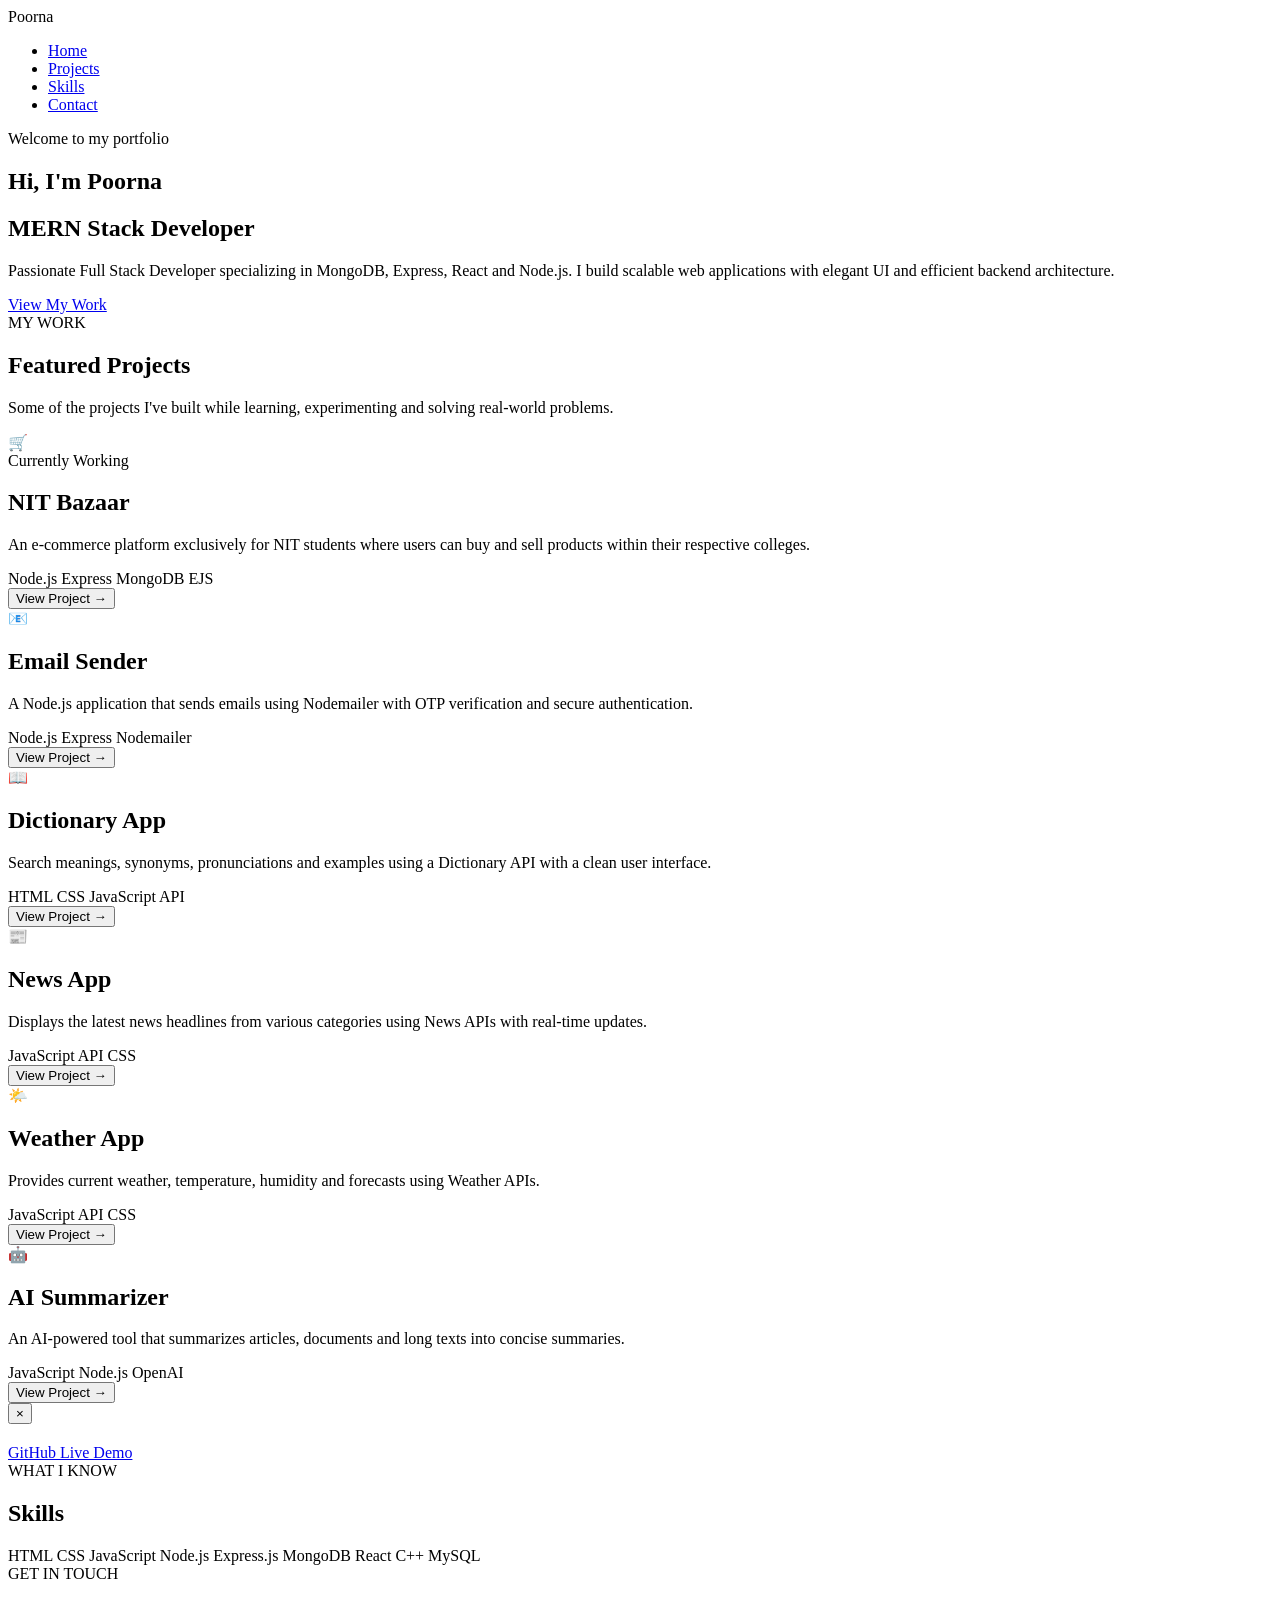
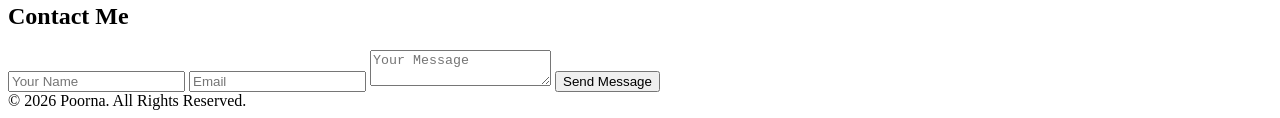
==== index.html @ 9195ffb9 "Fix typo in stylesheet link and update content" ====
<!DOCTYPE html>
<html lang="en">
<head>
    <meta charset="UTF-8">
    <meta name="viewport" content="width=device-width, initial-scale=1.0">

    <title>Poorna | Portfolio</title>

    <link rel="stylesheet" href="portfolio.css">
</head>

<body>

<nav>

    <div class="logo">Poorna</div>

    <ul>
        <li><a href="#home">Home</a></li>
        <li><a href="#projects">Projects</a></li>
        <li><a href="#skills">Skills</a></li>
        <li><a href="#contact">Contact</a></li>
    </ul>

</nav>


<!-- ================= HOME ================= -->

<section class="hero" id="home">

    <div class="content">

        <span class="welcome">
            Welcome to my portfolio
        </span>

        <h1>
            Hi, I'm <span>Poorna</span>
        </h1>

        <h2>
            MERN Stack Developer
        </h2>

        <p>
            Passionate Full Stack Developer specializing in
            MongoDB, Express, React and Node.js.
            I build scalable web applications with elegant UI
            and efficient backend architecture.
        </p>

        <a href="#projects" class="btn">
            View My Work
        </a>

    </div>

</section>


<!-- ================= PROJECTS ================= -->

<section id="projects">

    <div class="section-heading">

        <span class="section-tag">
            MY WORK
        </span>

        <h1 class="title">
            Featured Projects
        </h1>

        <p>
            Some of the projects I've built while learning,
            experimenting and solving real-world problems.
        </p>

    </div>


    <div class="cards">


        <!-- NIT Bazaar -->

        <div class="card project-card">

            <div class="project-top">

                <div class="project-icon">
                    🛒
                </div>

                <span class="status">
                    Currently Working
                </span>

            </div>

            <h2>
                NIT Bazaar
            </h2>

            <p>
                An e-commerce platform exclusively for NIT
                students where users can buy and sell products
                within their respective colleges.
            </p>

            <div class="tech">

                <span>Node.js</span>
                <span>Express</span>
                <span>MongoDB</span>
                <span>EJS</span>

            </div>

            <button
                class="view-btn"
                onclick="openProject('nitbazaar')">

                View Project
                <span>→</span>

            </button>

        </div>


        <!-- Email Sender -->

        <div class="card project-card">

            <div class="project-top">

                <div class="project-icon">
                    📧
                </div>

            </div>

            <h2>
                Email Sender
            </h2>

            <p>
                A Node.js application that sends emails using
                Nodemailer with OTP verification and secure
                authentication.
            </p>

            <div class="tech">

                <span>Node.js</span>
                <span>Express</span>
                <span>Nodemailer</span>

            </div>

            <button
                class="view-btn"
                onclick="openProject('email')">

                View Project
                <span>→</span>

            </button>

        </div>


        <!-- Dictionary -->

        <div class="card project-card">

            <div class="project-top">

                <div class="project-icon">
                    📖
                </div>

            </div>

            <h2>
                Dictionary App
            </h2>

            <p>
                Search meanings, synonyms, pronunciations and
                examples using a Dictionary API with a clean
                user interface.
            </p>

            <div class="tech">

                <span>HTML</span>
                <span>CSS</span>
                <span>JavaScript</span>
                <span>API</span>

            </div>

            <button
                class="view-btn"
                onclick="openProject('dictionary')">

                View Project
                <span>→</span>

            </button>

        </div>


        <!-- News App -->

        <div class="card project-card">

            <div class="project-top">

                <div class="project-icon">
                    📰
                </div>

            </div>

            <h2>
                News App
            </h2>

            <p>
                Displays the latest news headlines from various
                categories using News APIs with real-time updates.
            </p>

            <div class="tech">

                <span>JavaScript</span>
                <span>API</span>
                <span>CSS</span>

            </div>

            <button
                class="view-btn"
                onclick="openProject('news')">

                View Project
                <span>→</span>

            </button>

        </div>


        <!-- Weather -->

        <div class="card project-card">

            <div class="project-top">

                <div class="project-icon">
                    🌤️
                </div>

            </div>

            <h2>
                Weather App
            </h2>

            <p>
                Provides current weather, temperature,
                humidity and forecasts using Weather APIs.
            </p>

            <div class="tech">

                <span>JavaScript</span>
                <span>API</span>
                <span>CSS</span>

            </div>

            <button
                class="view-btn"
                onclick="openProject('weather')">

                View Project
                <span>→</span>

            </button>

        </div>


        <!-- AI -->

        <div class="card project-card">

            <div class="project-top">

                <div class="project-icon">
                    🤖
                </div>

            </div>

            <h2>
                AI Summarizer
            </h2>

            <p>
                An AI-powered tool that summarizes articles,
                documents and long texts into concise summaries.
            </p>

            <div class="tech">

                <span>JavaScript</span>
                <span>Node.js</span>
                <span>OpenAI</span>

            </div>

            <button
                class="view-btn"
                onclick="openProject('ai')">

                View Project
                <span>→</span>

            </button>

        </div>


    </div>

</section>


<!-- ================= PROJECT MODAL ================= -->

<div id="projectModal" class="modal">

    <div class="modal-content">

        <button
            class="close-btn"
            onclick="closeProject()">

            ×

        </button>

        <div id="modalIcon" class="modal-icon"></div>

        <h2 id="modalTitle"></h2>

        <p id="modalDescription"></p>

        <div id="modalTech" class="tech"></div>

        <div class="modal-buttons">

            <a
                id="githubBtn"
                href="#"
                target="_blank"
                class="modal-btn">

                GitHub

            </a>

            <a
                id="demoBtn"
                href="#"
                target="_blank"
                class="modal-btn primary">

                Live Demo

            </a>

        </div>

    </div>

</div>


<!-- ================= SKILLS ================= -->

<section id="skills">

    <div class="section-heading">

        <span class="section-tag">
            WHAT I KNOW
        </span>

        <h1 class="title">
            Skills
        </h1>

    </div>


    <div class="skills">

        <span>HTML</span>
        <span>CSS</span>
        <span>JavaScript</span>
        <span>Node.js</span>
        <span>Express.js</span>
        <span>MongoDB</span>
        <span>React</span>
        <span>C++</span>
        <span>MySQL</span>

    </div>

</section>


<!-- ================= CONTACT ================= -->

<section id="contact">

    <div class="section-heading">

        <span class="section-tag">
            GET IN TOUCH
        </span>

        <h1 class="title">
            Contact Me
        </h1>

    </div>


    <form>

        <input
            type="text"
            placeholder="Your Name"
            required>

        <input
            type="email"
            placeholder="Email"
            required>

        <textarea
            placeholder="Your Message"
            required></textarea>

        <button type="submit">
            Send Message
        </button>

    </form>

</section>


<footer>

    © 2026 Poorna. All Rights Reserved.

</footer>


<script>

const projects = {

    nitbazaar: {

        title: "NIT Bazaar",

        icon: "🛒",

        description:
            "An e-commerce platform exclusively for NIT students where users can buy and sell products within their respective colleges.",

        technologies:
            ["Node.js", "Express", "MongoDB", "EJS"],

        github: "#",

        demo: "#"

    },


    email: {

        title: "Email Sender",

        icon: "📧",

        description:
            "A Node.js application that sends emails using Nodemailer with OTP verification and authentication.",

        technologies:
            ["Node.js", "Express", "Nodemailer"],

        github: "#",

        demo: "#"

    },


    dictionary: {

        title: "Dictionary App",

        icon: "📖",

        description:
            "A dictionary application that provides meanings, synonyms, pronunciations and examples using an external API.",

        technologies:
            ["HTML", "CSS", "JavaScript", "API"],

        github: "#",

        demo: "#"

    },


    news: {

        title: "News App",

        icon: "📰",

        description:
            "A news application that displays the latest headlines from different categories using APIs.",

        technologies:
            ["JavaScript", "API", "CSS"],

        github: "#",

        demo: "#"

    },


    weather: {

        title: "Weather App",

        icon: "🌤️",

        description:
            "A weather application providing current temperature, humidity and weather information using an API.",

        technologies:
            ["JavaScript", "API", "CSS"],

        github: "#",

        demo: "#"

    },


    ai: {

        title: "AI Summarizer",

        icon: "🤖",

        description:
            "An AI-powered application that summarizes long articles, documents and text into concise summaries.",

        technologies:
            ["JavaScript", "Node.js", "OpenAI"],

        github: "#",

        demo: "#"

    }

};


function openProject(projectName) {

    const project = projects[projectName];

    document.getElementById("modalIcon").innerText =
        project.icon;

    document.getElementById("modalTitle").innerText =
        project.title;

    document.getElementById("modalDescription").innerText =
        project.description;


    const techContainer =
        document.getElementById("modalTech");

    techContainer.innerHTML = "";


    project.technologies.forEach((technology) => {

        const span =
            document.createElement("span");

        span.innerText = technology;

        techContainer.appendChild(span);

    });


    document.getElementById("githubBtn").href =
        project.github;

    document.getElementById("demoBtn").href =
        project.demo;


    document.getElementById("projectModal")
        .classList.add("active");

}


function closeProject() {

    document.getElementById("projectModal")
        .classList.remove("active");

}


window.onclick = function(event) {

    const modal =
        document.getElementById("projectModal");

    if(event.target === modal) {

        closeProject();

    }

};


// Scroll reveal animation

const cards =
    document.querySelectorAll(".project-card");


const observer =
    new IntersectionObserver(
        (entries) => {

            entries.forEach((entry) => {

                if(entry.isIntersecting) {

                    entry.target.classList.add("show");

                }

            });

        },
        {
            threshold: 0.15
        }
    );


cards.forEach((card) => {

    observer.observe(card);

});

</script>


</body>
</html>
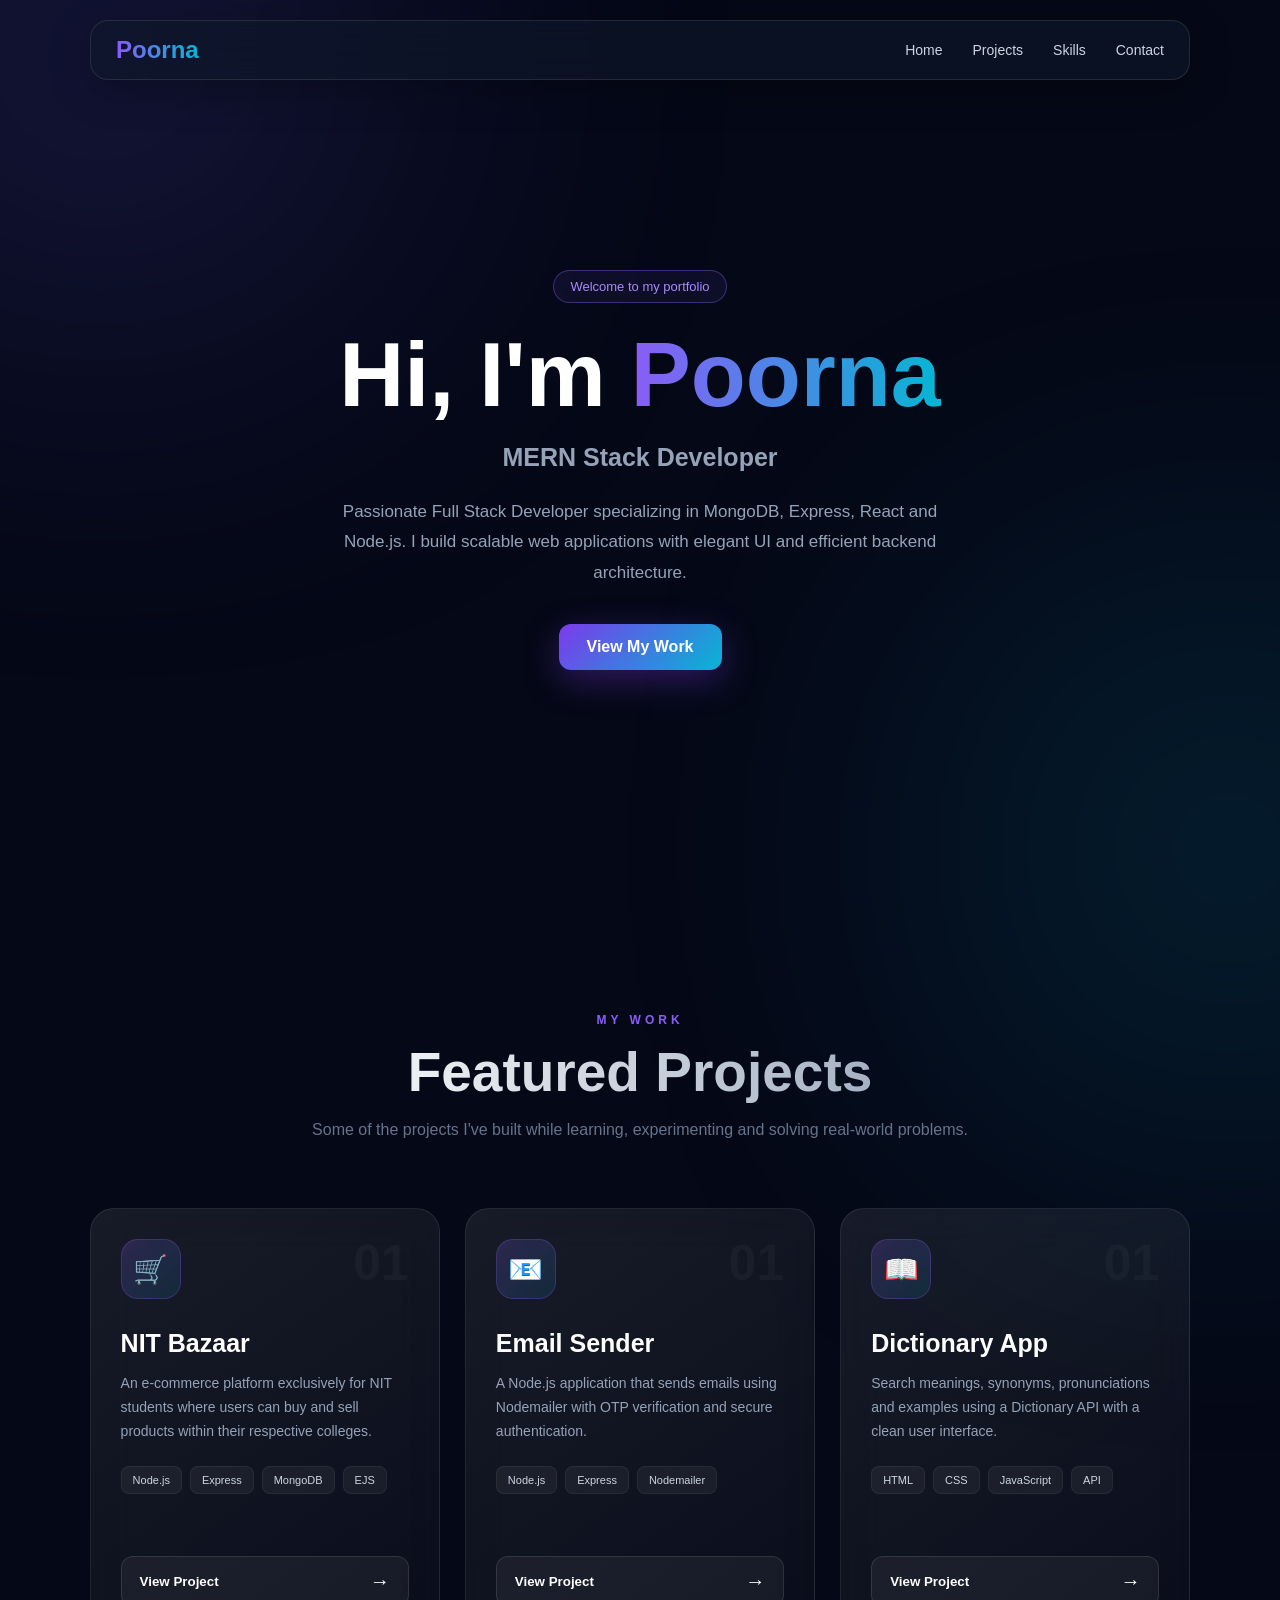
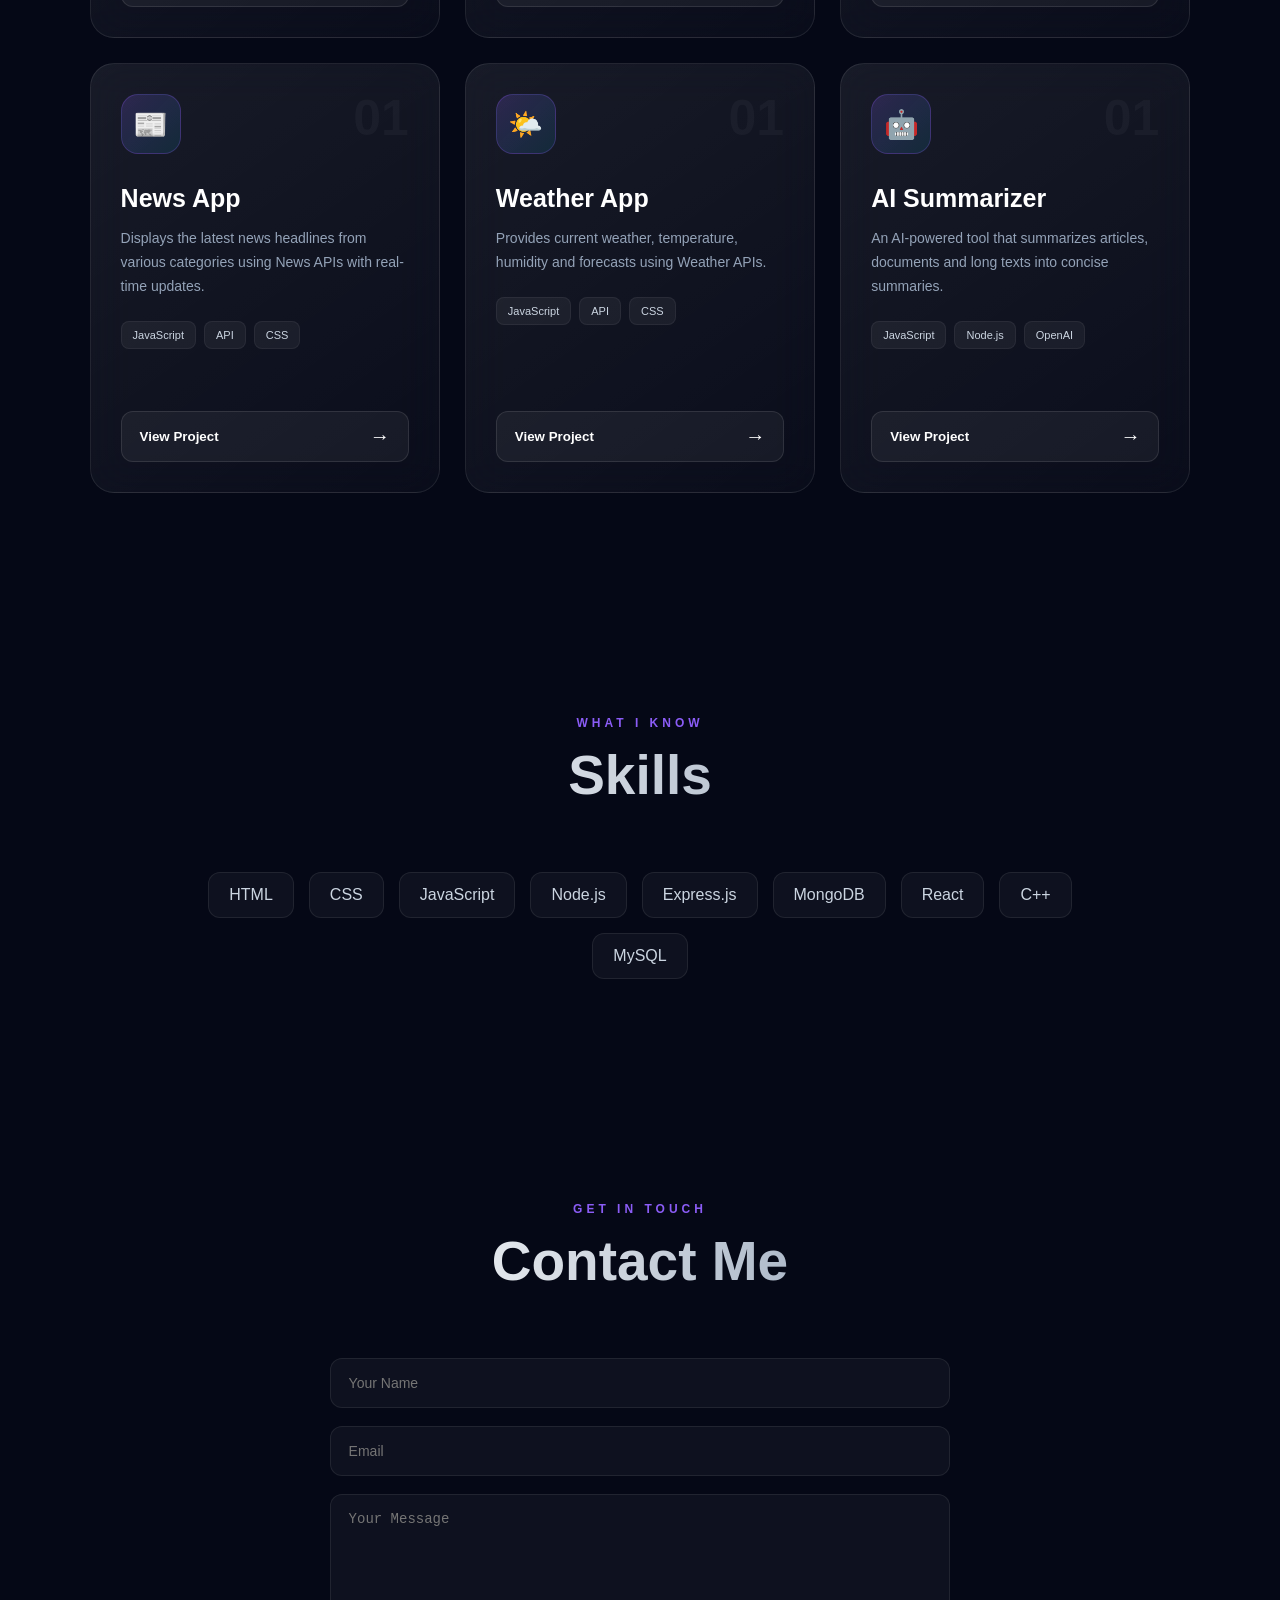
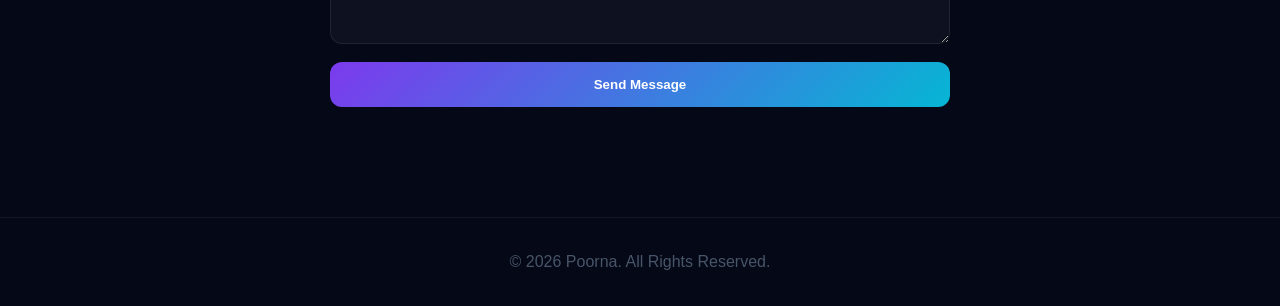
==== commit aabd776f: "Update index.html" ====
--- a/index.html
+++ b/index.html
@@ -93,10 +93,6 @@
                 <div class="project-icon">
                     🛒
                 </div>
-
-                <span class="status">
-                    Currently Working
-                </span>
 
             </div>
 
@@ -494,7 +490,7 @@
         technologies:
             ["Node.js", "Express", "MongoDB", "EJS"],
 
-        github: "#",
+        github: "https://github.com/poornacharangopal-art/NIT_BAZAAR",
 
         demo: "#"
 
@@ -513,7 +509,7 @@
         technologies:
             ["Node.js", "Express", "Nodemailer"],
 
-        github: "#",
+        github: "https://github.com/poornacharangopal-art/Emailsender",
 
         demo: "#"
 
@@ -532,7 +528,7 @@
         technologies:
             ["HTML", "CSS", "JavaScript", "API"],
 
-        github: "#",
+        github: "https://github.com/poornacharangopal-art/Dictionary",
 
         demo: "#"
 
@@ -551,7 +547,7 @@
         technologies:
             ["JavaScript", "API", "CSS"],
 
-        github: "#",
+        github: "https://github.com/poornacharangopal-art/news",
 
         demo: "#"
 
@@ -570,7 +566,7 @@
         technologies:
             ["JavaScript", "API", "CSS"],
 
-        github: "#",
+        github: "https://github.com/poornacharangopal-art/weather",
 
         demo: "#"
 
--- a/portfolio.css
+++ b/portfolio.css
@@ -0,0 +1,1112 @@
+/* =====================================================
+   GLOBAL
+===================================================== */
+
+* {
+    margin: 0;
+    padding: 0;
+    box-sizing: border-box;
+}
+
+html {
+    scroll-behavior: smooth;
+}
+
+body {
+    font-family: "Inter", "Segoe UI", sans-serif;
+    background: #050816;
+    color: #ffffff;
+    overflow-x: hidden;
+}
+
+
+/* =====================================================
+   BACKGROUND EFFECT
+===================================================== */
+
+body::before {
+    content: "";
+
+    position: fixed;
+
+    width: 500px;
+    height: 500px;
+
+    top: -200px;
+    left: -150px;
+
+    background: #6c63ff;
+
+    filter: blur(180px);
+
+    opacity: 0.25;
+
+    border-radius: 50%;
+
+    pointer-events: none;
+
+    z-index: -1;
+}
+
+
+body::after {
+    content: "";
+
+    position: fixed;
+
+    width: 500px;
+    height: 500px;
+
+    right: -200px;
+    bottom: -200px;
+
+    background: #00d4ff;
+
+    filter: blur(180px);
+
+    opacity: 0.18;
+
+    border-radius: 50%;
+
+    pointer-events: none;
+
+    z-index: -1;
+}
+
+
+/* =====================================================
+   NAVBAR
+===================================================== */
+
+nav {
+
+    position: fixed;
+
+    top: 20px;
+
+    left: 50%;
+
+    transform: translateX(-50%);
+
+    width: 90%;
+
+    max-width: 1100px;
+
+    padding: 15px 25px;
+
+    display: flex;
+
+    justify-content: space-between;
+
+    align-items: center;
+
+    background: rgba(15, 23, 42, 0.65);
+
+    backdrop-filter: blur(20px);
+
+    border: 1px solid rgba(255, 255, 255, 0.1);
+
+    border-radius: 18px;
+
+    z-index: 1000;
+
+    box-shadow:
+        0 10px 40px rgba(0, 0, 0, 0.25);
+}
+
+
+.logo {
+
+    font-size: 24px;
+
+    font-weight: 800;
+
+    background: linear-gradient(
+        90deg,
+        #8b5cf6,
+        #06b6d4
+    );
+
+    -webkit-background-clip: text;
+
+    -webkit-text-fill-color: transparent;
+}
+
+
+nav ul {
+
+    display: flex;
+
+    list-style: none;
+
+    gap: 30px;
+}
+
+
+nav ul li a {
+
+    color: #cbd5e1;
+
+    text-decoration: none;
+
+    font-size: 14px;
+
+    transition: 0.3s;
+}
+
+
+nav ul li a:hover {
+
+    color: #ffffff;
+
+}
+
+
+/* =====================================================
+   HERO
+===================================================== */
+
+.hero {
+
+    min-height: 100vh;
+
+    display: flex;
+
+    align-items: center;
+
+    justify-content: center;
+
+    text-align: center;
+
+    padding: 120px 20px 80px;
+}
+
+
+.content {
+
+    max-width: 800px;
+}
+
+
+.welcome {
+
+    display: inline-block;
+
+    padding: 8px 16px;
+
+    border-radius: 50px;
+
+    border: 1px solid rgba(139, 92, 246, 0.4);
+
+    background: rgba(139, 92, 246, 0.08);
+
+    color: #a78bfa;
+
+    font-size: 13px;
+
+    margin-bottom: 25px;
+}
+
+
+.hero h1 {
+
+    font-size: clamp(50px, 8vw, 90px);
+
+    line-height: 1.05;
+
+    margin-bottom: 20px;
+}
+
+
+.hero h1 span {
+
+    background: linear-gradient(
+        90deg,
+        #8b5cf6,
+        #06b6d4,
+        #8b5cf6
+    );
+
+    background-size: 200%;
+
+    -webkit-background-clip: text;
+
+    -webkit-text-fill-color: transparent;
+
+    animation: gradientMove 4s infinite linear;
+}
+
+
+@keyframes gradientMove {
+
+    0% {
+        background-position: 0%;
+    }
+
+    100% {
+        background-position: 200%;
+    }
+
+}
+
+
+.hero h2 {
+
+    color: #94a3b8;
+
+    font-size: 25px;
+
+    margin-bottom: 25px;
+}
+
+
+.hero p {
+
+    color: #94a3b8;
+
+    line-height: 1.8;
+
+    font-size: 17px;
+
+    max-width: 650px;
+
+    margin: auto;
+}
+
+
+.btn {
+
+    display: inline-block;
+
+    margin-top: 35px;
+
+    padding: 14px 28px;
+
+    border-radius: 12px;
+
+    text-decoration: none;
+
+    color: white;
+
+    font-weight: 600;
+
+    background: linear-gradient(
+        135deg,
+        #7c3aed,
+        #06b6d4
+    );
+
+    box-shadow:
+        0 10px 35px rgba(124, 58, 237, 0.35);
+
+    transition: 0.3s;
+}
+
+
+.btn:hover {
+
+    transform: translateY(-4px);
+
+    box-shadow:
+        0 15px 45px rgba(6, 182, 212, 0.35);
+}
+
+
+/* =====================================================
+   SECTION
+===================================================== */
+
+section {
+
+    padding: 110px 7%;
+}
+
+
+.section-heading {
+
+    text-align: center;
+
+    max-width: 700px;
+
+    margin: auto;
+
+    margin-bottom: 65px;
+}
+
+
+.section-tag {
+
+    color: #8b5cf6;
+
+    font-size: 12px;
+
+    font-weight: 800;
+
+    letter-spacing: 4px;
+}
+
+
+.title {
+
+    font-size: clamp(35px, 5vw, 55px);
+
+    margin: 12px 0;
+
+    background: linear-gradient(
+        90deg,
+        #ffffff,
+        #94a3b8
+    );
+
+    -webkit-background-clip: text;
+
+    -webkit-text-fill-color: transparent;
+}
+
+
+.section-heading p {
+
+    color: #64748b;
+
+    line-height: 1.7;
+}
+
+
+/* =====================================================
+   PROJECT GRID
+===================================================== */
+
+.cards {
+
+    max-width: 1200px;
+
+    margin: auto;
+
+    display: grid;
+
+    grid-template-columns:
+        repeat(3, 1fr);
+
+    gap: 25px;
+}
+
+
+/* =====================================================
+   PROJECT CARD
+===================================================== */
+
+.project-card {
+
+    position: relative;
+
+    min-height: 430px;
+
+    padding: 30px;
+
+    border-radius: 24px;
+
+    background:
+        linear-gradient(
+            145deg,
+            rgba(255,255,255,0.08),
+            rgba(255,255,255,0.025)
+        );
+
+    border: 1px solid rgba(255,255,255,0.09);
+
+    backdrop-filter: blur(20px);
+
+    overflow: hidden;
+
+    display: flex;
+
+    flex-direction: column;
+
+    transition:
+        transform 0.4s ease,
+        border 0.4s ease,
+        box-shadow 0.4s ease;
+
+    opacity: 0;
+
+    transform: translateY(50px);
+}
+
+
+.project-card.show {
+
+    opacity: 1;
+
+    transform: translateY(0);
+}
+
+
+.project-card::before {
+
+    content: "";
+
+    position: absolute;
+
+    width: 180px;
+
+    height: 180px;
+
+    top: -90px;
+
+    right: -90px;
+
+    background: #8b5cf6;
+
+    filter: blur(80px);
+
+    opacity: 0;
+
+    transition: 0.5s;
+}
+
+
+.project-card:hover::before {
+
+    opacity: 0.35;
+}
+
+
+.project-card:hover {
+
+    transform:
+        translateY(-12px)
+        scale(1.01);
+
+    border-color:
+        rgba(139, 92, 246, 0.5);
+
+    box-shadow:
+        0 25px 70px rgba(0, 0, 0, 0.35),
+        0 0 30px rgba(139, 92, 246, 0.12);
+}
+
+
+/* =====================================================
+   PROJECT TOP
+===================================================== */
+
+.project-top {
+
+    display: flex;
+
+    justify-content: space-between;
+
+    align-items: center;
+
+    margin-bottom: 30px;
+}
+
+
+.project-icon {
+
+    width: 60px;
+
+    height: 60px;
+
+    display: flex;
+
+    justify-content: center;
+
+    align-items: center;
+
+    border-radius: 17px;
+
+    font-size: 28px;
+
+    background:
+        linear-gradient(
+            135deg,
+            rgba(139,92,246,0.2),
+            rgba(6,182,212,0.12)
+        );
+
+    border:
+        1px solid rgba(139,92,246,0.25);
+
+    transition: 0.4s;
+}
+
+
+.project-card:hover .project-icon {
+
+    transform:
+        rotate(-5deg)
+        scale(1.1);
+
+}
+
+
+/* =====================================================
+   PROJECT NUMBER
+===================================================== */
+
+.project-card::after {
+
+    content: "01";
+
+    position: absolute;
+
+    top: 25px;
+
+    right: 30px;
+
+    font-size: 50px;
+
+    font-weight: 900;
+
+    color: rgba(255,255,255,0.035);
+
+    pointer-events: none;
+}
+
+
+/* =====================================================
+   STATUS
+===================================================== */
+
+.status {
+
+    padding: 7px 12px;
+
+    border-radius: 50px;
+
+    font-size: 10px;
+
+    font-weight: 700;
+
+    color: #34d399;
+
+    background:
+        rgba(52,211,153,0.08);
+
+    border:
+        1px solid rgba(52,211,153,0.2);
+}
+
+
+/* =====================================================
+   PROJECT TEXT
+===================================================== */
+
+.project-card h2 {
+
+    font-size: 25px;
+
+    margin-bottom: 14px;
+}
+
+
+.project-card p {
+
+    color: #94a3b8;
+
+    line-height: 1.7;
+
+    font-size: 14px;
+}
+
+
+/* =====================================================
+   TECHNOLOGIES
+===================================================== */
+
+.tech {
+
+    display: flex;
+
+    flex-wrap: wrap;
+
+    gap: 8px;
+
+    margin-top: 22px;
+}
+
+
+.tech span {
+
+    padding: 7px 11px;
+
+    border-radius: 8px;
+
+    font-size: 11px;
+
+    color: #cbd5e1;
+
+    background:
+        rgba(255,255,255,0.05);
+
+    border:
+        1px solid rgba(255,255,255,0.06);
+
+    transition: 0.3s;
+}
+
+
+.tech span:hover {
+
+    background:
+        rgba(139,92,246,0.15);
+
+    border-color:
+        rgba(139,92,246,0.3);
+}
+
+
+/* =====================================================
+   VIEW BUTTON
+===================================================== */
+
+.view-btn {
+
+    margin-top: auto;
+
+    padding: 13px 18px;
+
+    border-radius: 12px;
+
+    border:
+        1px solid rgba(255,255,255,0.1);
+
+    background:
+        rgba(255,255,255,0.05);
+
+    color: white;
+
+    font-weight: 600;
+
+    cursor: pointer;
+
+    display: flex;
+
+    align-items: center;
+
+    justify-content: space-between;
+
+    transition: 0.3s;
+}
+
+
+.view-btn span {
+
+    font-size: 20px;
+
+    transition: 0.3s;
+}
+
+
+.view-btn:hover {
+
+    background:
+        linear-gradient(
+            135deg,
+            #7c3aed,
+            #06b6d4
+        );
+
+    border-color: transparent;
+}
+
+
+.view-btn:hover span {
+
+    transform: translateX(7px);
+}
+
+
+/* =====================================================
+   SKILLS
+===================================================== */
+
+#skills {
+
+    text-align: center;
+}
+
+
+.skills {
+
+    max-width: 900px;
+
+    margin: auto;
+
+    display: flex;
+
+    justify-content: center;
+
+    flex-wrap: wrap;
+
+    gap: 15px;
+}
+
+
+.skills span {
+
+    padding: 13px 20px;
+
+    border-radius: 12px;
+
+    background:
+        rgba(255,255,255,0.04);
+
+    border:
+        1px solid rgba(255,255,255,0.08);
+
+    color: #cbd5e1;
+
+    transition: 0.3s;
+}
+
+
+.skills span:hover {
+
+    transform: translateY(-5px);
+
+    border-color:
+        #8b5cf6;
+
+    color: white;
+
+    box-shadow:
+        0 10px 30px rgba(139,92,246,0.15);
+}
+
+
+/* =====================================================
+   CONTACT
+===================================================== */
+
+#contact {
+
+    max-width: 800px;
+
+    margin: auto;
+}
+
+
+form {
+
+    display: flex;
+
+    flex-direction: column;
+
+    gap: 18px;
+}
+
+
+form input,
+form textarea {
+
+    width: 100%;
+
+    padding: 16px 18px;
+
+    border-radius: 12px;
+
+    border:
+        1px solid rgba(255,255,255,0.08);
+
+    background:
+        rgba(255,255,255,0.04);
+
+    color: white;
+
+    outline: none;
+
+    font-size: 14px;
+}
+
+
+form textarea {
+
+    min-height: 150px;
+
+    resize: vertical;
+}
+
+
+form input:focus,
+form textarea:focus {
+
+    border-color:
+        #8b5cf6;
+
+    box-shadow:
+        0 0 20px rgba(139,92,246,0.1);
+}
+
+
+form button {
+
+    padding: 15px;
+
+    border: none;
+
+    border-radius: 12px;
+
+    color: white;
+
+    font-weight: 700;
+
+    cursor: pointer;
+
+    background:
+        linear-gradient(
+            135deg,
+            #7c3aed,
+            #06b6d4
+        );
+
+    transition: 0.3s;
+}
+
+
+form button:hover {
+
+    transform: translateY(-3px);
+
+    box-shadow:
+        0 15px 35px rgba(124,58,237,0.25);
+}
+
+
+/* =====================================================
+   MODAL
+===================================================== */
+
+.modal {
+
+    position: fixed;
+
+    inset: 0;
+
+    display: flex;
+
+    justify-content: center;
+
+    align-items: center;
+
+    padding: 20px;
+
+    background:
+        rgba(0,0,0,0.75);
+
+    backdrop-filter: blur(10px);
+
+    opacity: 0;
+
+    visibility: hidden;
+
+    transition: 0.3s;
+
+    z-index: 2000;
+}
+
+
+.modal.active {
+
+    opacity: 1;
+
+    visibility: visible;
+}
+
+
+.modal-content {
+
+    width: 100%;
+
+    max-width: 580px;
+
+    padding: 40px;
+
+    border-radius: 25px;
+
+    background:
+        linear-gradient(
+            145deg,
+            #111827,
+            #070b14
+        );
+
+    border:
+        1px solid rgba(255,255,255,0.1);
+
+    box-shadow:
+        0 30px 100px rgba(0,0,0,0.6);
+
+    transform: scale(0.8);
+
+    transition: 0.35s;
+}
+
+
+.modal.active .modal-content {
+
+    transform: scale(1);
+}
+
+
+.close-btn {
+
+    position: absolute;
+
+    top: 15px;
+
+    right: 20px;
+
+    border: none;
+
+    background: none;
+
+    color: #94a3b8;
+
+    font-size: 30px;
+
+    cursor: pointer;
+}
+
+
+.modal-icon {
+
+    font-size: 50px;
+
+    margin-bottom: 15px;
+}
+
+
+.modal-content h2 {
+
+    font-size: 32px;
+
+    margin-bottom: 15px;
+}
+
+
+.modal-content p {
+
+    color: #94a3b8;
+
+    line-height: 1.8;
+}
+
+
+.modal-buttons {
+
+    display: flex;
+
+    gap: 12px;
+
+    margin-top: 30px;
+}
+
+
+.modal-btn {
+
+    flex: 1;
+
+    text-align: center;
+
+    padding: 13px;
+
+    border-radius: 10px;
+
+    text-decoration: none;
+
+    color: white;
+
+    background:
+        rgba(255,255,255,0.06);
+
+    border:
+        1px solid rgba(255,255,255,0.1);
+}
+
+
+.modal-btn.primary {
+
+    background:
+        linear-gradient(
+            135deg,
+            #7c3aed,
+            #06b6d4
+        );
+
+    border: none;
+}
+
+
+/* =====================================================
+   FOOTER
+===================================================== */
+
+footer {
+
+    text-align: center;
+
+    padding: 35px;
+
+    color: #475569;
+
+    border-top:
+        1px solid rgba(255,255,255,0.06);
+}
+
+
+/* =====================================================
+   RESPONSIVE
+===================================================== */
+
+@media (max-width: 900px) {
+
+    .cards {
+
+        grid-template-columns: repeat(2, 1fr);
+
+    }
+
+}
+
+
+@media (max-width: 650px) {
+
+    nav {
+
+        width: 94%;
+
+    }
+
+    nav ul {
+
+        gap: 12px;
+
+    }
+
+    nav ul li a {
+
+        font-size: 12px;
+
+    }
+
+    .hero h1 {
+
+        font-size: 52px;
+
+    }
+
+    .cards {
+
+        grid-template-columns: 1fr;
+
+    }
+
+    section {
+
+        padding: 80px 5%;
+
+    }
+
+}
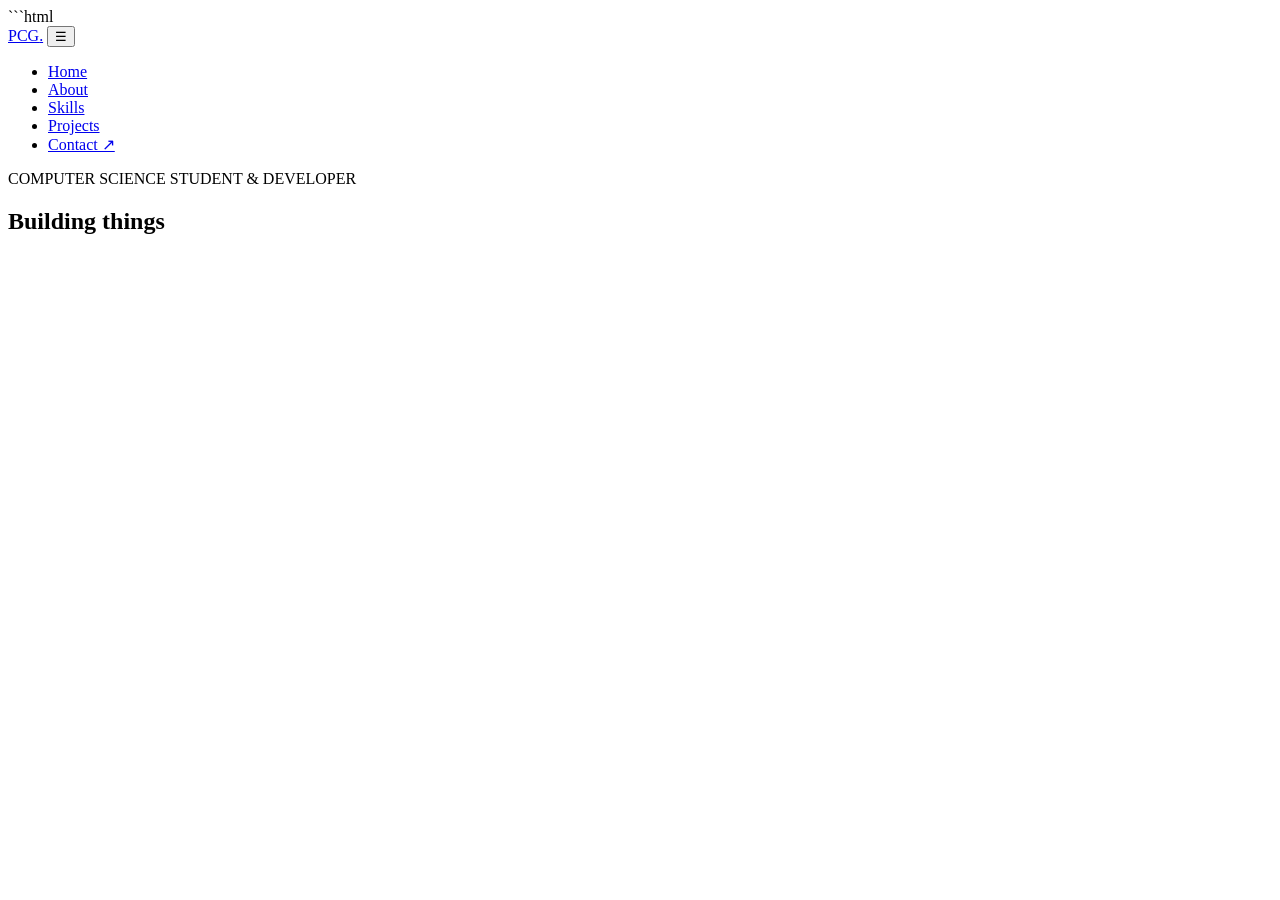
==== commit 7e6aebb9: "Enhance SEO and improve navigation structure Updated the title and meta description for better SEO. " ====
--- a/index.html
+++ b/index.html
@@ -1,701 +1,63 @@
+```html
 <!DOCTYPE html>
 <html lang="en">
 <head>
     <meta charset="UTF-8">
     <meta name="viewport" content="width=device-width, initial-scale=1.0">
 
-    <title>Poorna | Portfolio</title>
+    <meta name="description" content="Portfolio of Poorna Charan Gopal, a Computer Science student and full-stack developer.">
 
-    <link rel="stylesheet" href="portfolio.css">
+    <title>Poorna Charan Gopal | Developer Portfolio</title>
+
+    <link rel="stylesheet" href="style.css">
+
+    <link rel="preconnect" href="https://fonts.googleapis.com">
+    <link rel="preconnect" href="https://fonts.gstatic.com" crossorigin>
+
+    <link
+        href="https://fonts.googleapis.com/css2?family=DM+Sans:wght@400;500;600;700&family=Space+Grotesk:wght@400;500;600;700&display=swap"
+        rel="stylesheet"
+    >
 </head>
 
 <body>
 
-<nav>
-
-    <div class="logo">Poorna</div>
-
-    <ul>
-        <li><a href="#home">Home</a></li>
-        <li><a href="#projects">Projects</a></li>
-        <li><a href="#skills">Skills</a></li>
-        <li><a href="#contact">Contact</a></li>
-    </ul>
-
-</nav>
-
-
-<!-- ================= HOME ================= -->
-
-<section class="hero" id="home">
-
-    <div class="content">
-
-        <span class="welcome">
-            Welcome to my portfolio
-        </span>
-
-        <h1>
-            Hi, I'm <span>Poorna</span>
-        </h1>
-
-        <h2>
-            MERN Stack Developer
-        </h2>
-
-        <p>
-            Passionate Full Stack Developer specializing in
-            MongoDB, Express, React and Node.js.
-            I build scalable web applications with elegant UI
-            and efficient backend architecture.
-        </p>
-
-        <a href="#projects" class="btn">
-            View My Work
-        </a>
-
-    </div>
-
-</section>
-
-
-<!-- ================= PROJECTS ================= -->
-
-<section id="projects">
-
-    <div class="section-heading">
-
-        <span class="section-tag">
-            MY WORK
-        </span>
-
-        <h1 class="title">
-            Featured Projects
-        </h1>
-
-        <p>
-            Some of the projects I've built while learning,
-            experimenting and solving real-world problems.
-        </p>
-
-    </div>
-
-
-    <div class="cards">
-
-
-        <!-- NIT Bazaar -->
-
-        <div class="card project-card">
-
-            <div class="project-top">
-
-                <div class="project-icon">
-                    🛒
-                </div>
-
-            </div>
-
-            <h2>
-                NIT Bazaar
-            </h2>
-
-            <p>
-                An e-commerce platform exclusively for NIT
-                students where users can buy and sell products
-                within their respective colleges.
-            </p>
-
-            <div class="tech">
-
-                <span>Node.js</span>
-                <span>Express</span>
-                <span>MongoDB</span>
-                <span>EJS</span>
-
-            </div>
+    <!-- Navigation -->
+    <header class="header">
+        <nav class="navbar container">
+            <a href="#home" class="logo">PCG<span>.</span></a>
 
             <button
-                class="view-btn"
-                onclick="openProject('nitbazaar')">
-
-                View Project
-                <span>→</span>
-
+                class="menu-toggle"
+                id="menuToggle"
+                aria-label="Toggle navigation"
+                aria-expanded="false"
+            >
+                ☰
             </button>
 
-        </div>
+            <ul class="nav-links" id="navLinks">
+                <li><a href="#home">Home</a></li>
+                <li><a href="#about">About</a></li>
+                <li><a href="#skills">Skills</a></li>
+                <li><a href="#projects">Projects</a></li>
+                <li><a href="#contact" class="nav-contact">Contact ↗</a></li>
+            </ul>
+        </nav>
+    </header>
 
+    <main>
 
-        <!-- Email Sender -->
+        <!-- Hero -->
+        <section class="hero section" id="home">
+            <div class="container hero-grid">
 
-        <div class="card project-card">
+                <div class="hero-content reveal">
+                    <p class="eyebrow">
+                        <span class="status-dot"></span>
+                        COMPUTER SCIENCE STUDENT & DEVELOPER
+                    </p>
 
-            <div class="project-top">
-
-                <div class="project-icon">
-                    📧
-                </div>
-
-            </div>
-
-            <h2>
-                Email Sender
-            </h2>
-
-            <p>
-                A Node.js application that sends emails using
-                Nodemailer with OTP verification and secure
-                authentication.
-            </p>
-
-            <div class="tech">
-
-                <span>Node.js</span>
-                <span>Express</span>
-                <span>Nodemailer</span>
-
-            </div>
-
-            <button
-                class="view-btn"
-                onclick="openProject('email')">
-
-                View Project
-                <span>→</span>
-
-            </button>
-
-        </div>
-
-
-        <!-- Dictionary -->
-
-        <div class="card project-card">
-
-            <div class="project-top">
-
-                <div class="project-icon">
-                    📖
-                </div>
-
-            </div>
-
-            <h2>
-                Dictionary App
-            </h2>
-
-            <p>
-                Search meanings, synonyms, pronunciations and
-                examples using a Dictionary API with a clean
-                user interface.
-            </p>
-
-            <div class="tech">
-
-                <span>HTML</span>
-                <span>CSS</span>
-                <span>JavaScript</span>
-                <span>API</span>
-
-            </div>
-
-            <button
-                class="view-btn"
-                onclick="openProject('dictionary')">
-
-                View Project
-                <span>→</span>
-
-            </button>
-
-        </div>
-
-
-        <!-- News App -->
-
-        <div class="card project-card">
-
-            <div class="project-top">
-
-                <div class="project-icon">
-                    📰
-                </div>
-
-            </div>
-
-            <h2>
-                News App
-            </h2>
-
-            <p>
-                Displays the latest news headlines from various
-                categories using News APIs with real-time updates.
-            </p>
-
-            <div class="tech">
-
-                <span>JavaScript</span>
-                <span>API</span>
-                <span>CSS</span>
-
-            </div>
-
-            <button
-                class="view-btn"
-                onclick="openProject('news')">
-
-                View Project
-                <span>→</span>
-
-            </button>
-
-        </div>
-
-
-        <!-- Weather -->
-
-        <div class="card project-card">
-
-            <div class="project-top">
-
-                <div class="project-icon">
-                    🌤️
-                </div>
-
-            </div>
-
-            <h2>
-                Weather App
-            </h2>
-
-            <p>
-                Provides current weather, temperature,
-                humidity and forecasts using Weather APIs.
-            </p>
-
-            <div class="tech">
-
-                <span>JavaScript</span>
-                <span>API</span>
-                <span>CSS</span>
-
-            </div>
-
-            <button
-                class="view-btn"
-                onclick="openProject('weather')">
-
-                View Project
-                <span>→</span>
-
-            </button>
-
-        </div>
-
-
-        <!-- AI -->
-
-        <div class="card project-card">
-
-            <div class="project-top">
-
-                <div class="project-icon">
-                    🤖
-                </div>
-
-            </div>
-
-            <h2>
-                AI Summarizer
-            </h2>
-
-            <p>
-                An AI-powered tool that summarizes articles,
-                documents and long texts into concise summaries.
-            </p>
-
-            <div class="tech">
-
-                <span>JavaScript</span>
-                <span>Node.js</span>
-                <span>OpenAI</span>
-
-            </div>
-
-            <button
-                class="view-btn"
-                onclick="openProject('ai')">
-
-                View Project
-                <span>→</span>
-
-            </button>
-
-        </div>
-
-
-    </div>
-
-</section>
-
-
-<!-- ================= PROJECT MODAL ================= -->
-
-<div id="projectModal" class="modal">
-
-    <div class="modal-content">
-
-        <button
-            class="close-btn"
-            onclick="closeProject()">
-
-            ×
-
-        </button>
-
-        <div id="modalIcon" class="modal-icon"></div>
-
-        <h2 id="modalTitle"></h2>
-
-        <p id="modalDescription"></p>
-
-        <div id="modalTech" class="tech"></div>
-
-        <div class="modal-buttons">
-
-            <a
-                id="githubBtn"
-                href="#"
-                target="_blank"
-                class="modal-btn">
-
-                GitHub
-
-            </a>
-
-            <a
-                id="demoBtn"
-                href="#"
-                target="_blank"
-                class="modal-btn primary">
-
-                Live Demo
-
-            </a>
-
-        </div>
-
-    </div>
-
-</div>
-
-
-<!-- ================= SKILLS ================= -->
-
-<section id="skills">
-
-    <div class="section-heading">
-
-        <span class="section-tag">
-            WHAT I KNOW
-        </span>
-
-        <h1 class="title">
-            Skills
-        </h1>
-
-    </div>
-
-
-    <div class="skills">
-
-        <span>HTML</span>
-        <span>CSS</span>
-        <span>JavaScript</span>
-        <span>Node.js</span>
-        <span>Express.js</span>
-        <span>MongoDB</span>
-        <span>React</span>
-        <span>C++</span>
-        <span>MySQL</span>
-
-    </div>
-
-</section>
-
-
-<!-- ================= CONTACT ================= -->
-
-<section id="contact">
-
-    <div class="section-heading">
-
-        <span class="section-tag">
-            GET IN TOUCH
-        </span>
-
-        <h1 class="title">
-            Contact Me
-        </h1>
-
-    </div>
-
-
-    <form>
-
-        <input
-            type="text"
-            placeholder="Your Name"
-            required>
-
-        <input
-            type="email"
-            placeholder="Email"
-            required>
-
-        <textarea
-            placeholder="Your Message"
-            required></textarea>
-
-        <button type="submit">
-            Send Message
-        </button>
-
-    </form>
-
-</section>
-
-
-<footer>
-
-    © 2026 Poorna. All Rights Reserved.
-
-</footer>
-
-
-<script>
-
-const projects = {
-
-    nitbazaar: {
-
-        title: "NIT Bazaar",
-
-        icon: "🛒",
-
-        description:
-            "An e-commerce platform exclusively for NIT students where users can buy and sell products within their respective colleges.",
-
-        technologies:
-            ["Node.js", "Express", "MongoDB", "EJS"],
-
-        github: "https://github.com/poornacharangopal-art/NIT_BAZAAR",
-
-        demo: "#"
-
-    },
-
-
-    email: {
-
-        title: "Email Sender",
-
-        icon: "📧",
-
-        description:
-            "A Node.js application that sends emails using Nodemailer with OTP verification and authentication.",
-
-        technologies:
-            ["Node.js", "Express", "Nodemailer"],
-
-        github: "https://github.com/poornacharangopal-art/Emailsender",
-
-        demo: "#"
-
-    },
-
-
-    dictionary: {
-
-        title: "Dictionary App",
-
-        icon: "📖",
-
-        description:
-            "A dictionary application that provides meanings, synonyms, pronunciations and examples using an external API.",
-
-        technologies:
-            ["HTML", "CSS", "JavaScript", "API"],
-
-        github: "https://github.com/poornacharangopal-art/Dictionary",
-
-        demo: "#"
-
-    },
-
-
-    news: {
-
-        title: "News App",
-
-        icon: "📰",
-
-        description:
-            "A news application that displays the latest headlines from different categories using APIs.",
-
-        technologies:
-            ["JavaScript", "API", "CSS"],
-
-        github: "https://github.com/poornacharangopal-art/news",
-
-        demo: "#"
-
-    },
-
-
-    weather: {
-
-        title: "Weather App",
-
-        icon: "🌤️",
-
-        description:
-            "A weather application providing current temperature, humidity and weather information using an API.",
-
-        technologies:
-            ["JavaScript", "API", "CSS"],
-
-        github: "https://github.com/poornacharangopal-art/weather",
-
-        demo: "#"
-
-    },
-
-
-    ai: {
-
-        title: "AI Summarizer",
-
-        icon: "🤖",
-
-        description:
-            "An AI-powered application that summarizes long articles, documents and text into concise summaries.",
-
-        technologies:
-            ["JavaScript", "Node.js", "OpenAI"],
-
-        github: "#",
-
-        demo: "#"
-
-    }
-
-};
-
-
-function openProject(projectName) {
-
-    const project = projects[projectName];
-
-    document.getElementById("modalIcon").innerText =
-        project.icon;
-
-    document.getElementById("modalTitle").innerText =
-        project.title;
-
-    document.getElementById("modalDescription").innerText =
-        project.description;
-
-
-    const techContainer =
-        document.getElementById("modalTech");
-
-    techContainer.innerHTML = "";
-
-
-    project.technologies.forEach((technology) => {
-
-        const span =
-            document.createElement("span");
-
-        span.innerText = technology;
-
-        techContainer.appendChild(span);
-
-    });
-
-
-    document.getElementById("githubBtn").href =
-        project.github;
-
-    document.getElementById("demoBtn").href =
-        project.demo;
-
-
-    document.getElementById("projectModal")
-        .classList.add("active");
-
-}
-
-
-function closeProject() {
-
-    document.getElementById("projectModal")
-        .classList.remove("active");
-
-}
-
-
-window.onclick = function(event) {
-
-    const modal =
-        document.getElementById("projectModal");
-
-    if(event.target === modal) {
-
-        closeProject();
-
-    }
-
-};
-
-
-// Scroll reveal animation
-
-const cards =
-    document.querySelectorAll(".project-card");
-
-
-const observer =
-    new IntersectionObserver(
-        (entries) => {
-
-            entries.forEach((entry) => {
-
-                if(entry.isIntersecting) {
-
-                    entry.target.classList.add("show");
-
-                }
-
-            });
-
-        },
-        {
-            threshold: 0.15
-        }
-    );
-
-
-cards.forEach((card) => {
-
-    observer.observe(card);
-
-});
-
-</script>
-
-
-</body>
-</html>
+                    <h1>
+                        Building things<b
+```
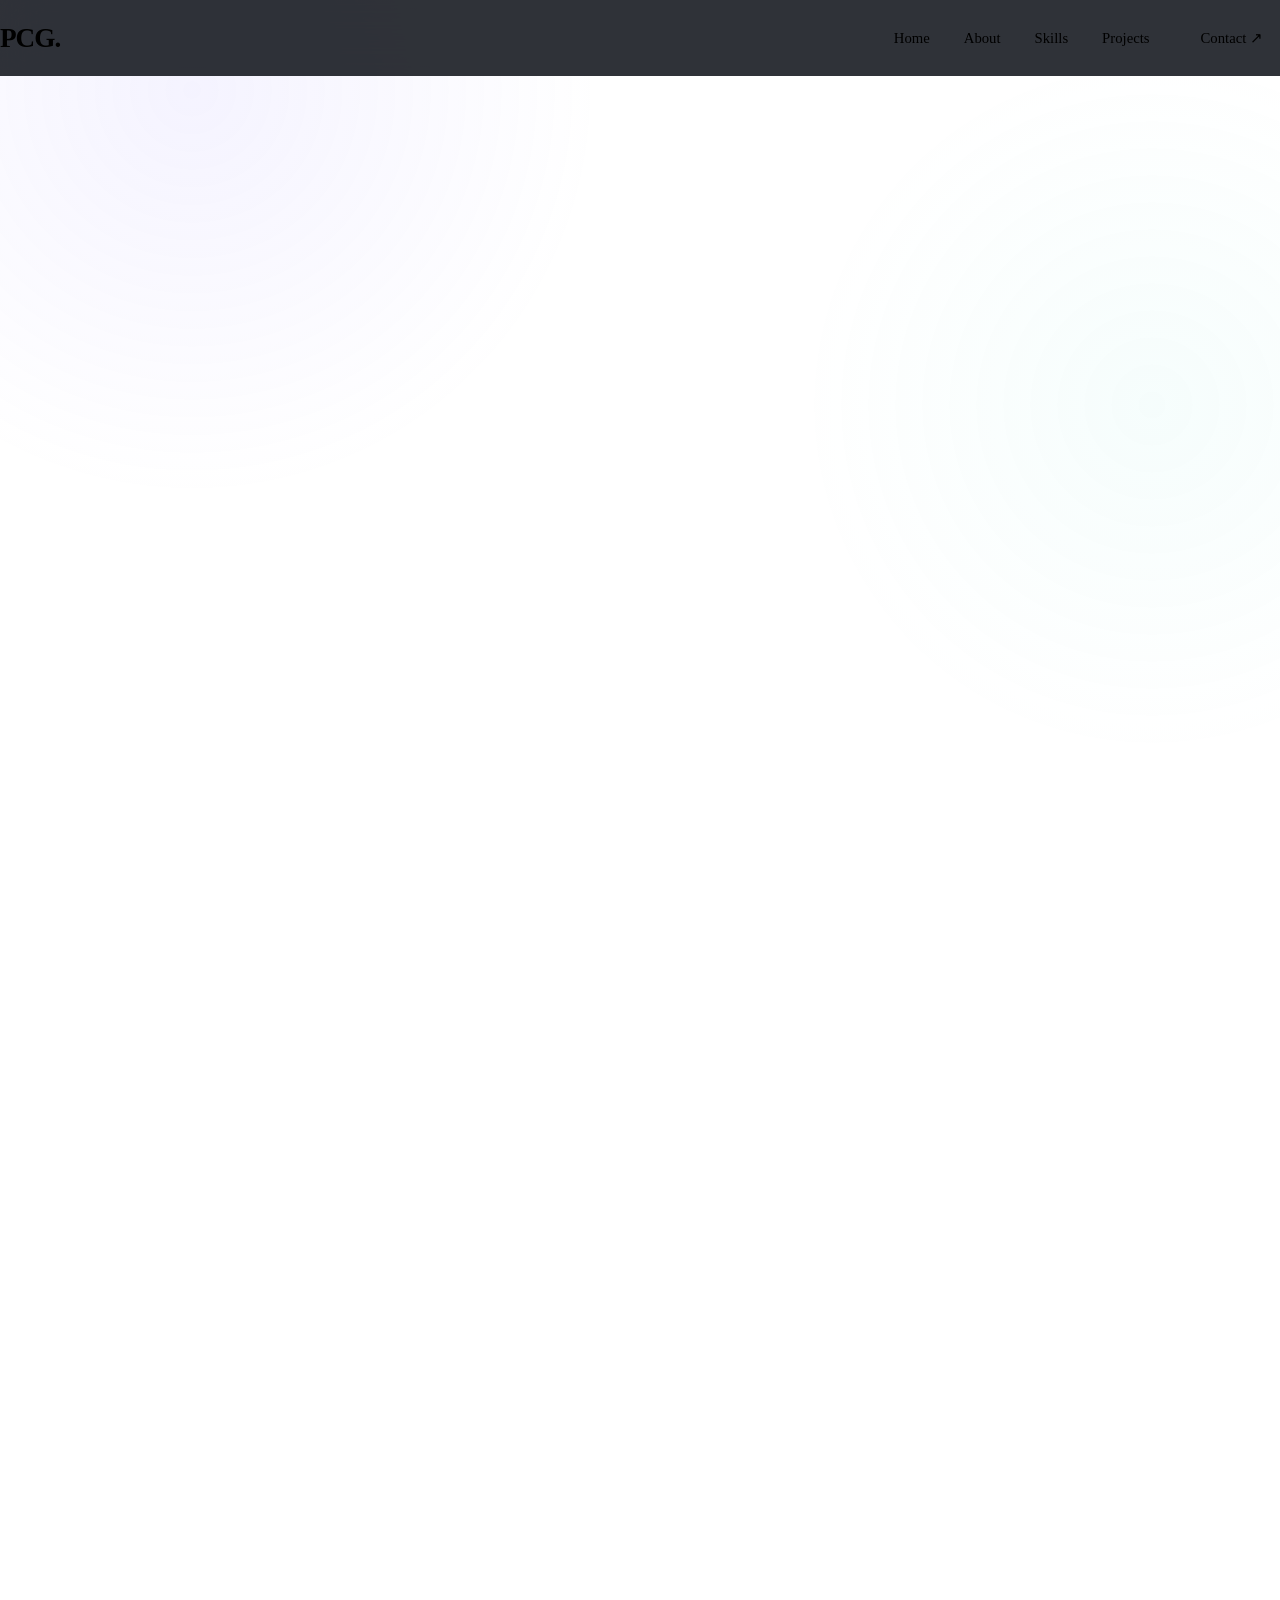
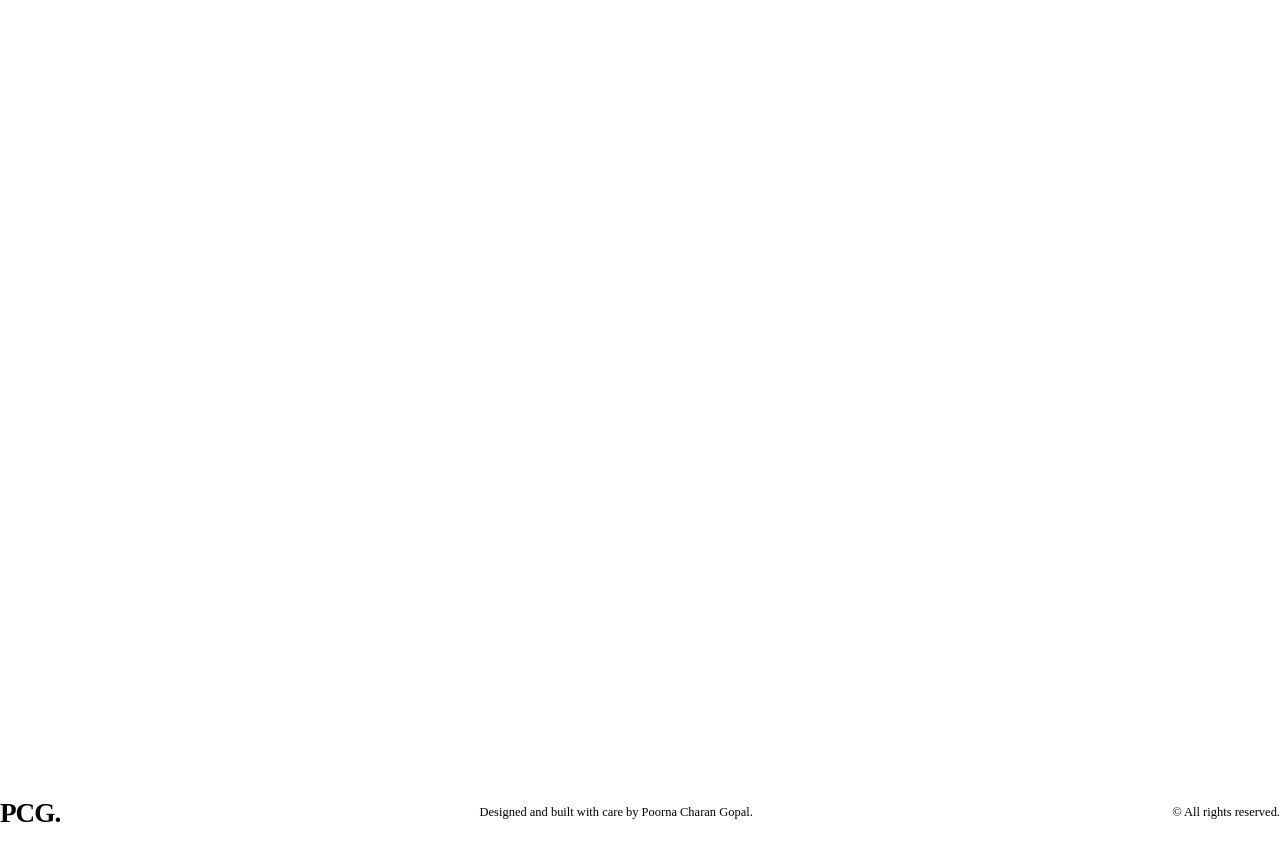
==== commit a446adfb: "Revise index.html for improved layout and content Updated HTML structure and content for the homepag" ====
--- a/index.html
+++ b/index.html
@@ -1,4 +1,4 @@
-```html
+
 <!DOCTYPE html>
 <html lang="en">
 <head>
@@ -59,5 +59,588 @@
                     </p>
 
                     <h1>
-                        Building things<b
-```
+                        Building things<br>
+                        for the <span class="gradient-text">web.</span>
+                    </h1>
+
+                    <p class="hero-description">
+                        Hi, I'm <strong>Poorna Charan Gopal</strong>, a Computer
+                        Science student at NIT Patna. I build web applications,
+                        explore new technologies, and solve problems through code.
+                    </p>
+
+                    <div class="hero-buttons">
+                        <a href="#projects" class="button button-primary">
+                            Explore my work ↗
+                        </a>
+
+                        <a href="#contact" class="button button-secondary">
+                            Get in touch
+                        </a>
+                    </div>
+
+                    <div class="hero-stats">
+                        <div>
+                            <h3>9.43</h3>
+                            <p>CGPA / 10</p>
+                        </div>
+
+                        <div>
+                            <h3>Full Stack</h3>
+                            <p>Development</p>
+                        </div>
+
+                        <div>
+                            <h3>C++</h3>
+                            <p>Problem Solving</p>
+                        </div>
+                    </div>
+                </div>
+
+                <div class="hero-visual reveal">
+                    <div class="orbit orbit-one"></div>
+                    <div class="orbit orbit-two"></div>
+
+                    <div class="profile-card">
+                        <div class="card-top">
+                            <span class="window-dot"></span>
+                            <span class="window-dot"></span>
+                            <span class="window-dot"></span>
+                            <span class="card-label">developer.js</span>
+                        </div>
+
+                        <div class="code-content">
+                            <p><span class="code-purple">const</span> developer = {</p>
+                            <p class="indent">
+                                name:
+                                <span class="code-green">"Poorna"</span>,
+                            </p>
+                            <p class="indent">
+                                college:
+                                <span class="code-green">"NIT Patna"</span>,
+                            </p>
+                            <p class="indent">
+                                role:
+                                <span class="code-green">"Full Stack Developer"</span>,
+                            </p>
+                            <p class="indent">
+                                passion:
+                                <span class="code-green">"Building projects"</span>,
+                            </p>
+                            <p class="indent">
+                                learning:
+                                <span class="code-green">"Every day"</span>
+                            </p>
+                            <p>};</p>
+                            <br>
+                            <p>
+                                <span class="code-purple">console</span>.log(
+                            </p>
+                            <p class="indent">
+                                <span class="code-green">"Let's build something!"</span>
+                            </p>
+                            <p>);</p>
+                        </div>
+
+                        <div class="card-footer">
+                            <span>● Available for opportunities</span>
+                            <span>UTF-8</span>
+                        </div>
+                    </div>
+
+                    <div class="floating-badge badge-top">
+                        <span>✦</span> Always learning
+                    </div>
+
+                    <div class="floating-badge badge-bottom">
+                        <span>⌘</span> Clean code
+                    </div>
+                </div>
+
+            </div>
+        </section>
+
+        <!-- About -->
+        <section class="section about-section" id="about">
+            <div class="container">
+
+                <div class="section-heading reveal">
+                    <p class="eyebrow">A LITTLE ABOUT ME</p>
+                    <h2>Curious mind.<br><span class="gradient-text">Builder mindset.</span></h2>
+                </div>
+
+                <div class="about-grid">
+                    <div class="about-text reveal">
+                        <p>
+                            I'm a Computer Science and Engineering student at the
+                            <strong>National Institute of Technology, Patna</strong>,
+                            passionate about software development and problem solving.
+                        </p>
+
+                        <p>
+                            I enjoy turning ideas into useful applications. My
+                            experience includes building server-rendered websites,
+                            working with databases, implementing authentication,
+                            and exploring browser extensions.
+                        </p>
+
+                        <p>
+                            Currently, I'm strengthening my Data Structures and
+                            Algorithms skills while building projects that help me
+                            understand software engineering beyond the classroom.
+                        </p>
+
+                        <a
+                            href="https://github.com/poornacharangopal-art"
+                            target="_blank"
+                            rel="noopener noreferrer"
+                            class="text-link"
+                        >
+                            Explore my GitHub ↗
+                        </a>
+                    </div>
+
+                    <div class="about-cards reveal">
+                        <article class="info-card">
+                            <span class="info-icon">🎓</span>
+                            <div>
+                                <h3>Education</h3>
+                                <p>B.Tech in Computer Science and Engineering</p>
+                                <small>NIT Patna · 2025–2029</small>
+                            </div>
+                        </article>
+
+                        <article class="info-card">
+                            <span class="info-icon">💻</span>
+                            <div>
+                                <h3>Development</h3>
+                                <p>Backend-focused full-stack development</p>
+                                <small>Node.js · Express · MongoDB</small>
+                            </div>
+                        </article>
+
+                        <article class="info-card">
+                            <span class="info-icon">🧠</span>
+                            <div>
+                                <h3>Problem Solving</h3>
+                                <p>Data structures and algorithms</p>
+                                <small>C++ · LeetCode</small>
+                            </div>
+                        </article>
+                    </div>
+                </div>
+
+            </div>
+        </section>
+
+        <!-- Skills -->
+        <section class="section" id="skills">
+            <div class="container">
+
+                <div class="section-heading reveal">
+                    <p class="eyebrow">WHAT I WORK WITH</p>
+                    <h2>My <span class="gradient-text">toolkit.</span></h2>
+                    <p class="section-description">
+                        Technologies I use and concepts I'm continuously learning.
+                    </p>
+                </div>
+
+                <div class="skills-grid">
+
+                    <article class="skill-card reveal">
+                        <div class="skill-icon">⌨</div>
+                        <h3>Languages</h3>
+                        <div class="skill-tags">
+                            <span>C++</span>
+                            <span>JavaScript</span>
+                            <span>TypeScript</span>
+                            <span>Python</span>
+                            <span>SQL</span>
+                        </div>
+                    </article>
+
+                    <article class="skill-card reveal">
+                        <div class="skill-icon">◈</div>
+                        <h3>Frontend</h3>
+                        <div class="skill-tags">
+                            <span>HTML</span>
+                            <span>CSS</span>
+                            <span>EJS</span>
+                            <span>Responsive UI</span>
+                        </div>
+                    </article>
+
+                    <article class="skill-card reveal">
+                        <div class="skill-icon">⌘</div>
+                        <h3>Backend</h3>
+                        <div class="skill-tags">
+                            <span>Node.js</span>
+                            <span>Express.js</span>
+                            <span>REST APIs</span>
+                            <span>Socket.IO</span>
+                        </div>
+                    </article>
+
+                    <article class="skill-card reveal">
+                        <div class="skill-icon">▤</div>
+                        <h3>Databases</h3>
+                        <div class="skill-tags">
+                            <span>MongoDB</span>
+                            <span>Mongoose</span>
+                            <span>MySQL</span>
+                            <span>PostgreSQL</span>
+                        </div>
+                    </article>
+
+                    <article class="skill-card reveal">
+                        <div class="skill-icon">⚙</div>
+                        <h3>Tools & Platforms</h3>
+                        <div class="skill-tags">
+                            <span>Git</span>
+                            <span>GitHub</span>
+                            <span>VS Code</span>
+                            <span>Render</span>
+                            <span>Chrome Extensions</span>
+                        </div>
+                    </article>
+
+                    <article class="skill-card reveal">
+                        <div class="skill-icon">◎</div>
+                        <h3>Core Concepts</h3>
+                        <div class="skill-tags">
+                            <span>DSA</span>
+                            <span>OOP</span>
+                            <span>Authentication</span>
+                            <span>DBMS</span>
+                            <span>HTTP</span>
+                        </div>
+                    </article>
+
+                </div>
+            </div>
+        </section>
+
+        <!-- Projects -->
+        <section class="section projects-section" id="projects">
+            <div class="container">
+
+                <div class="section-heading reveal">
+                    <p class="eyebrow">SELECTED WORK</p>
+                    <h2>Things I've <span class="gradient-text">built.</span></h2>
+                    <p class="section-description">
+                        Projects that turn concepts into working software.
+                    </p>
+                </div>
+
+                <div class="project-filters reveal">
+                    <button class="filter-button active" data-filter="all">All</button>
+                    <button class="filter-button" data-filter="web">Web Apps</button>
+                    <button class="filter-button" data-filter="tools">Tools</button>
+                    <button class="filter-button" data-filter="extension">Extensions</button>
+                </div>
+
+                <div class="projects-grid">
+
+                    <article class="project-card reveal" data-category="web">
+                        <div class="project-top">
+                            <span class="project-number">01 / WEB APP</span>
+                            <span class="project-symbol">↗</span>
+                        </div>
+
+                        <h3>NIT Bazaar</h3>
+
+                        <p>
+                            A college marketplace concept designed to help students
+                            buy and sell products through a web interface.
+                        </p>
+
+                        <div class="project-tags">
+                            <span>Node.js</span>
+                            <span>Express</span>
+                            <span>MongoDB</span>
+                            <span>EJS</span>
+                        </div>
+
+                        <a
+                            href="https://github.com/poornacharangopal-art"
+                            target="_blank"
+                            rel="noopener noreferrer"
+                            class="project-link"
+                        >
+                            View on GitHub ↗
+                        </a>
+                    </article>
+
+                    <article class="project-card reveal" data-category="web">
+                        <div class="project-top">
+                            <span class="project-number">02 / WEB APP</span>
+                            <span class="project-symbol">↗</span>
+                        </div>
+
+                        <h3>CareerAI</h3>
+
+                        <p>
+                            An AI-assisted career tool concept for resume review
+                            and discovering relevant job opportunities.
+                        </p>
+
+                        <div class="project-tags">
+                            <span>Node.js</span>
+                            <span>AI API</span>
+                            <span>Playwright</span>
+                            <span>JavaScript</span>
+                        </div>
+
+                        <a
+                            href="https://github.com/poornacharangopal-art"
+                            target="_blank"
+                            rel="noopener noreferrer"
+                            class="project-link"
+                        >
+                            View on GitHub ↗
+                        </a>
+                    </article>
+
+                    <article class="project-card reveal" data-category="extension">
+                        <div class="project-top">
+                            <span class="project-number">03 / EXTENSION</span>
+                            <span class="project-symbol">↗</span>
+                        </div>
+
+                        <h3>My YT Bookmarks</h3>
+
+                        <p>
+                            A Chrome extension concept for saving and organizing
+                            useful YouTube video timestamps for later viewing.
+                        </p>
+
+                        <div class="project-tags">
+                            <span>JavaScript</span>
+                            <span>Chrome API</span>
+                            <span>Manifest V3</span>
+                        </div>
+
+                        <a
+                            href="https://github.com/poornacharangopal-art"
+                            target="_blank"
+                            rel="noopener noreferrer"
+                            class="project-link"
+                        >
+                            View on GitHub ↗
+                        </a>
+                    </article>
+
+                    <article class="project-card reveal" data-category="web">
+                        <div class="project-top">
+                            <span class="project-number">04 / WEB APP</span>
+                            <span class="project-symbol">↗</span>
+                        </div>
+
+                        <h3>CollegeERP</h3>
+
+                        <p>
+                            A college management application concept for organizing
+                            academic information and student-facing workflows.
+                        </p>
+
+                        <div class="project-tags">
+                            <span>Express</span>
+                            <span>EJS</span>
+                            <span>MongoDB</span>
+                            <span>Sessions</span>
+                        </div>
+
+                        <a
+                            href="https://github.com/poornacharangopal-art/CollegeERP"
+                            target="_blank"
+                            rel="noopener noreferrer"
+                            class="project-link"
+                        >
+                            View on GitHub ↗
+                        </a>
+                    </article>
+
+                    <article class="project-card reveal" data-category="tools">
+                        <div class="project-top">
+                            <span class="project-number">05 / TOOL</span>
+                            <span class="project-symbol">↗</span>
+                        </div>
+
+                        <h3>Price Tracker</h3>
+
+                        <p>
+                            A price-monitoring tool concept that checks product
+                            prices periodically and can notify users of changes.
+                        </p>
+
+                        <div class="project-tags">
+                            <span>Node.js</span>
+                            <span>Cheerio</span>
+                            <span>node-cron</span>
+                            <span>Nodemailer</span>
+                        </div>
+
+                        <a
+                            href="https://github.com/poornacharangopal-art"
+                            target="_blank"
+                            rel="noopener noreferrer"
+                            class="project-link"
+                        >
+                            View on GitHub ↗
+                        </a>
+                    </article>
+
+                    <article class="project-card reveal" data-category="extension">
+                        <div class="project-top">
+                            <span class="project-number">06 / EXTENSION</span>
+                            <span class="project-symbol">↗</span>
+                        </div>
+
+                        <h3>SiteShield</h3>
+
+                        <p>
+                            A browser extension project exploring website controls
+                            and request filtering using Chrome extension APIs.
+                        </p>
+
+                        <div class="project-tags">
+                            <span>JavaScript</span>
+                            <span>Manifest V3</span>
+                            <span>Chrome API</span>
+                        </div>
+
+                        <a
+                            href="https://github.com/poornacharangopal-art"
+                            target="_blank"
+                            rel="noopener noreferrer"
+                            class="project-link"
+                        >
+                            View on GitHub ↗
+                        </a>
+                    </article>
+
+                </div>
+
+                <div class="github-cta reveal">
+                    <p>Want to explore more of my work?</p>
+
+                    <a
+                        href="https://github.com/poornacharangopal-art"
+                        target="_blank"
+                        rel="noopener noreferrer"
+                        class="button button-secondary"
+                    >
+                        More on GitHub ↗
+                    </a>
+                </div>
+
+            </div>
+        </section>
+
+        <!-- Journey -->
+        <section class="section" id="journey">
+            <div class="container">
+
+                <div class="section-heading reveal">
+                    <p class="eyebrow">MY JOURNEY</p>
+                    <h2>Learning by <span class="gradient-text">building.</span></h2>
+                </div>
+
+                <div class="timeline">
+
+                    <article class="timeline-item reveal">
+                        <div class="timeline-marker"></div>
+                        <div class="timeline-content">
+                            <span class="timeline-date">2025 — 2029</span>
+                            <h3>B.Tech — Computer Science & Engineering</h3>
+                            <p>National Institute of Technology, Patna</p>
+                            <small>Currently pursuing my undergraduate degree.</small>
+                        </div>
+                    </article>
+
+                    <article class="timeline-item reveal">
+                        <div class="timeline-marker"></div>
+                        <div class="timeline-content">
+                            <span class="timeline-date">ONGOING</span>
+                            <h3>Full-Stack Development</h3>
+                            <p>Building applications and exploring backend systems.</p>
+                            <small>Node.js · Express · MongoDB · SQL</small>
+                        </div>
+                    </article>
+
+                    <article class="timeline-item reveal">
+                        <div class="timeline-marker"></div>
+                        <div class="timeline-content">
+                            <span class="timeline-date">ONGOING</span>
+                            <h3>Data Structures & Algorithms</h3>
+                            <p>Practicing coding problems and improving problem-solving skills.</p>
+                            <small>C++ · LeetCode · Competitive Programming</small>
+                        </div>
+                    </article>
+
+                </div>
+
+            </div>
+        </section>
+
+        <!-- Contact -->
+        <section class="section contact-section" id="contact">
+            <div class="container">
+
+                <div class="contact-card reveal">
+                    <p class="eyebrow">HAVE AN IDEA?</p>
+
+                    <h2>
+                        Let's build something<br>
+                        <span class="gradient-text">meaningful.</span>
+                    </h2>
+
+                    <p class="contact-description">
+                        I'm interested in software development opportunities,
+                        internships, collaborations, and interesting projects.
+                    </p>
+
+                    <a
+                        href="mailto:gollag.ug25.cs@nitp.ac.in"
+                        class="button button-primary"
+                    >
+                        Email me ↗
+                    </a>
+
+                    <div class="social-links">
+                        <a
+                            href="https://github.com/poornacharangopal-art"
+                            target="_blank"
+                            rel="noopener noreferrer"
+                        >
+                            GitHub ↗
+                        </a>
+
+                        <a href="mailto:gollag.ug25.cs@nitp.ac.in">
+                            Email ↗
+                        </a>
+                    </div>
+                </div>
+
+            </div>
+        </section>
+
+    </main>
+
+    <!-- Footer -->
+    <footer class="footer">
+        <div class="container footer-content">
+            <a href="#home" class="logo">PCG<span>.</span></a>
+
+            <p>
+                Designed and built with care by Poorna Charan Gopal.
+            </p>
+
+            <p>© <span id="currentYear"></span> All rights reserved.</p>
+        </div>
+    </footer>
+
+    <script src="script.js"></script>
+
+</body>
+</html>
--- a/style.css
+++ b/style.css
@@ -0,0 +1,1110 @@
+```css
+/* =========================
+   GLOBAL STYLES
+========================= */
+
+:root {
+    --bg: #080b12;
+    --bg-secondary: #0e1320;
+    --card: #111827;
+    --card-hover: #151e30;
+    --text: #f4f7ff;
+    --muted: #9aa7bc;
+    --accent: #8b7cff;
+    --accent-secondary: #46d9c8;
+    --border: rgba(255, 255, 255, 0.09);
+    --font-heading: "Space Grotesk", sans-serif;
+    --font-body: "DM Sans", sans-serif;
+    --radius: 18px;
+    --container: 1120px;
+}
+
+* {
+    margin: 0;
+    padding: 0;
+    box-sizing: border-box;
+}
+
+html {
+    scroll-behavior: smooth;
+    scroll-padding-top: 90px;
+}
+
+body {
+    background: var(--bg);
+    color: var(--text);
+    font-family: var(--font-body);
+    line-height: 1.7;
+    overflow-x: hidden;
+}
+
+body::before {
+    content: "";
+    position: fixed;
+    inset: 0;
+    z-index: -1;
+    pointer-events: none;
+    background:
+        radial-gradient(
+            circle at 15% 10%,
+            rgba(139, 124, 255, 0.09),
+            transparent 30%
+        ),
+        radial-gradient(
+            circle at 90% 45%,
+            rgba(70, 217, 200, 0.05),
+            transparent 28%
+        );
+}
+
+a {
+    text-decoration: none;
+    color: inherit;
+}
+
+button {
+    font: inherit;
+}
+
+button,
+a {
+    -webkit-tap-highlight-color: transparent;
+}
+
+ul {
+    list-style: none;
+}
+
+.container {
+    width: min(var(--container), calc(100% - 48px));
+    margin: 0 auto;
+}
+
+.section {
+    padding: 110px 0;
+}
+
+.gradient-text {
+    background: linear-gradient(
+        110deg,
+        var(--accent),
+        var(--accent-secondary)
+    );
+    -webkit-background-clip: text;
+    background-clip: text;
+    color: transparent;
+}
+
+.eyebrow {
+    display: flex;
+    align-items: center;
+    gap: 10px;
+    color: var(--accent-secondary);
+    font-size: 0.76rem;
+    font-weight: 700;
+    letter-spacing: 2px;
+    margin-bottom: 22px;
+}
+
+.status-dot {
+    height: 8px;
+    width: 8px;
+    border-radius: 50%;
+    background: var(--accent-secondary);
+    box-shadow: 0 0 12px rgba(70, 217, 200, 0.7);
+}
+
+.section-heading {
+    margin-bottom: 50px;
+}
+
+.section-heading h2 {
+    font-family: var(--font-heading);
+    font-size: clamp(2.2rem, 5vw, 3.5rem);
+    line-height: 1.15;
+    letter-spacing: -1.5px;
+}
+
+.section-description {
+    margin-top: 18px;
+    max-width: 560px;
+    color: var(--muted);
+}
+
+/* =========================
+   NAVIGATION
+========================= */
+
+.header {
+    position: sticky;
+    top: 0;
+    z-index: 100;
+    background: rgba(8, 11, 18, 0.84);
+    backdrop-filter: blur(18px);
+    border-bottom: 1px solid var(--border);
+}
+
+.navbar {
+    min-height: 76px;
+    display: flex;
+    justify-content: space-between;
+    align-items: center;
+}
+
+.logo {
+    font-family: var(--font-heading);
+    font-size: 1.7rem;
+    font-weight: 700;
+    letter-spacing: -1px;
+}
+
+.logo span {
+    color: var(--accent-secondary);
+}
+
+.nav-links {
+    display: flex;
+    align-items: center;
+    gap: 34px;
+}
+
+.nav-links a {
+    color: var(--muted);
+    font-size: 0.92rem;
+    transition: color 0.25s ease;
+}
+
+.nav-links a:hover {
+    color: var(--text);
+}
+
+.nav-links .nav-contact {
+    color: var(--text);
+    padding: 10px 17px;
+    border: 1px solid var(--border);
+    border-radius: 10px;
+}
+
+.nav-links .nav-contact:hover {
+    border-color: var(--accent);
+    background: rgba(139, 124, 255, 0.08);
+}
+
+.menu-toggle {
+    display: none;
+    background: transparent;
+    color: var(--text);
+    border: none;
+    font-size: 1.8rem;
+    cursor: pointer;
+}
+
+/* =========================
+   BUTTONS
+========================= */
+
+.button {
+    display: inline-flex;
+    justify-content: center;
+    align-items: center;
+    gap: 8px;
+    padding: 13px 21px;
+    border-radius: 10px;
+    font-weight: 700;
+    font-size: 0.92rem;
+    transition:
+        transform 0.25s ease,
+        background 0.25s ease,
+        border-color 0.25s ease;
+}
+
+.button:hover {
+    transform: translateY(-3px);
+}
+
+.button-primary {
+    color: #080b12;
+    background: linear-gradient(
+        110deg,
+        var(--accent),
+        var(--accent-secondary)
+    );
+}
+
+.button-primary:hover {
+    box-shadow: 0 8px 28px rgba(139, 124, 255, 0.2);
+}
+
+.button-secondary {
+    color: var(--text);
+    background: rgba(255, 255, 255, 0.025);
+    border: 1px solid var(--border);
+}
+
+.button-secondary:hover {
+    background: rgba(255, 255, 255, 0.06);
+    border-color: var(--accent);
+}
+
+/* =========================
+   HERO
+========================= */
+
+.hero {
+    min-height: 650px;
+    display: flex;
+    align-items: center;
+    padding-top: 85px;
+    padding-bottom: 100px;
+}
+
+.hero-grid {
+    display: grid;
+    grid-template-columns: 1.1fr 0.9fr;
+    align-items: center;
+    gap: 70px;
+}
+
+.hero h1 {
+    font-family: var(--font-heading);
+    font-size: clamp(3.3rem, 7vw, 5.4rem);
+    line-height: 1.05;
+    letter-spacing: -4px;
+    margin-bottom: 25px;
+}
+
+.hero-description {
+    color: var(--muted);
+    font-size: 1.04rem;
+    max-width: 550px;
+    margin-bottom: 30px;
+}
+
+.hero-description strong {
+    color: var(--text);
+}
+
+.hero-buttons {
+    display: flex;
+    flex-wrap: wrap;
+    gap: 14px;
+}
+
+.hero-stats {
+    display: flex;
+    gap: 40px;
+    margin-top: 55px;
+    padding-top: 25px;
+    border-top: 1px solid var(--border);
+}
+
+.hero-stats h3 {
+    font-family: var(--font-heading);
+    font-size: 1.4rem;
+    line-height: 1.4;
+}
+
+.hero-stats p {
+    color: var(--muted);
+    font-size: 0.8rem;
+}
+
+.hero-visual {
+    position: relative;
+    display: flex;
+    justify-content: center;
+    align-items: center;
+    min-height: 390px;
+}
+
+.orbit {
+    position: absolute;
+    border: 1px solid rgba(139, 124, 255, 0.16);
+    border-radius: 50%;
+    pointer-events: none;
+}
+
+.orbit-one {
+    width: 390px;
+    height: 390px;
+}
+
+.orbit-two {
+    width: 320px;
+    height: 320px;
+    border-color: rgba(70, 217, 200, 0.15);
+}
+
+.profile-card {
+    position: relative;
+    z-index: 2;
+    width: 100%;
+    max-width: 410px;
+    background: rgba(17, 24, 39, 0.92);
+    border: 1px solid rgba(255, 255, 255, 0.12);
+    border-radius: 16px;
+    overflow: hidden;
+    box-shadow: 0 30px 100px rgba(0, 0, 0, 0.35);
+    transform: rotate(-2deg);
+}
+
+.card-top {
+    display: flex;
+    align-items: center;
+    gap: 6px;
+    padding: 15px 18px;
+    border-bottom: 1px solid var(--border);
+}
+
+.window-dot {
+    height: 9px;
+    width: 9px;
+    background: #68758a;
+    border-radius: 50%;
+}
+
+.window-dot:first-child {
+    background: #ff7272;
+}
+
+.window-dot:nth-child(2) {
+    background: #ffc66d;
+}
+
+.window-dot:nth-child(3) {
+    background: #62d6a5;
+}
+
+.card-label {
+    margin-left: auto;
+    color: var(--muted);
+    font-size: 0.76rem;
+}
+
+.code-content {
+    padding: 28px 22px;
+    font-family: Consolas, "Courier New", monospace;
+    font-size: clamp(0.7rem, 1.5vw, 0.88rem);
+    line-height: 2;
+    overflow-wrap: anywhere;
+}
+
+.indent {
+    padding-left: 24px;
+}
+
+.code-purple {
+    color: #c3a5ff;
+}
+
+.code-green {
+    color: #82e7c4;
+}
+
+.card-footer {
+    display: flex;
+    justify-content: space-between;
+    gap: 10px;
+    padding: 12px 18px;
+    background: rgba(255, 255, 255, 0.025);
+    border-top: 1px solid var(--border);
+    color: var(--muted);
+    font-size: 0.7rem;
+}
+
+.card-footer span:first-child {
+    color: var(--accent-secondary);
+}
+
+.floating-badge {
+    position: absolute;
+    z-index: 3;
+    padding: 10px 14px;
+    background: #161d2d;
+    border: 1px solid var(--border);
+    border-radius: 10px;
+    font-size: 0.78rem;
+    box-shadow: 0 10px 30px rgba(0, 0, 0, 0.25);
+}
+
+.floating-badge span {
+    color: var(--accent-secondary);
+    margin-right: 5px;
+}
+
+.badge-top {
+    top: 35px;
+    right: -10px;
+}
+
+.badge-bottom {
+    bottom: 35px;
+    left: -10px;
+}
+
+/* =========================
+   ABOUT
+========================= */
+
+.about-section {
+    background: rgba(255, 255, 255, 0.018);
+    border-top: 1px solid var(--border);
+    border-bottom: 1px solid var(--border);
+}
+
+.about-grid {
+    display: grid;
+    grid-template-columns: 1fr 1fr;
+    gap: 70px;
+}
+
+.about-text p {
+    color: var(--muted);
+    margin-bottom: 20px;
+}
+
+.about-text strong {
+    color: var(--text);
+}
+
+.text-link {
+    display: inline-block;
+    color: var(--accent-secondary);
+    font-weight: 700;
+    margin-top: 10px;
+}
+
+.text-link:hover {
+    text-decoration: underline;
+}
+
+.about-cards {
+    display: grid;
+    gap: 16px;
+}
+
+.info-card {
+    display: flex;
+    gap: 18px;
+    padding: 22px;
+    background: var(--card);
+    border: 1px solid var(--border);
+    border-radius: var(--radius);
+    transition:
+        transform 0.25s ease,
+        border-color 0.25s ease;
+}
+
+.info-card:hover {
+    transform: translateY(-4px);
+    border-color: rgba(139, 124, 255, 0.45);
+}
+
+.info-icon {
+    display: grid;
+    place-items: center;
+    flex-shrink: 0;
+    width: 45px;
+    height: 45px;
+    background: rgba(139, 124, 255, 0.1);
+    border-radius: 12px;
+    font-size: 1.25rem;
+}
+
+.info-card h3 {
+    font-family: var(--font-heading);
+    font-size: 1.05rem;
+    margin-bottom: 4px;
+}
+
+.info-card p {
+    color: var(--muted);
+    font-size: 0.9rem;
+}
+
+.info-card small {
+    color: var(--accent-secondary);
+    font-size: 0.78rem;
+}
+
+/* =========================
+   SKILLS
+========================= */
+
+.skills-grid {
+    display: grid;
+    grid-template-columns: repeat(3, 1fr);
+    gap: 18px;
+}
+
+.skill-card {
+    padding: 27px;
+    background: var(--card);
+    border: 1px solid var(--border);
+    border-radius: var(--radius);
+    transition:
+        transform 0.25s ease,
+        border-color 0.25s ease,
+        background 0.25s ease;
+}
+
+.skill-card:hover {
+    transform: translateY(-5px);
+    border-color: rgba(70, 217, 200, 0.35);
+    background: var(--card-hover);
+}
+
+.skill-icon {
+    display: grid;
+    place-items: center;
+    height: 45px;
+    width: 45px;
+    margin-bottom: 22px;
+    background: rgba(70, 217, 200, 0.09);
+    border: 1px solid rgba(70, 217, 200, 0.12);
+    border-radius: 12px;
+    color: var(--accent-secondary);
+    font-size: 1.5rem;
+}
+
+.skill-card h3 {
+    font-family: var(--font-heading);
+    margin-bottom: 17px;
+}
+
+.skill-tags,
+.project-tags {
+    display: flex;
+    flex-wrap: wrap;
+    gap: 8px;
+}
+
+.skill-tags span,
+.project-tags span {
+    padding: 6px 10px;
+    background: rgba(255, 255, 255, 0.045);
+    border: 1px solid var(--border);
+    border-radius: 7px;
+    color: #c2ccdc;
+    font-size: 0.76rem;
+}
+
+/* =========================
+   PROJECTS
+========================= */
+
+.projects-section {
+    background: rgba(255, 255, 255, 0.018);
+    border-top: 1px solid var(--border);
+    border-bottom: 1px solid var(--border);
+}
+
+.project-filters {
+    display: flex;
+    flex-wrap: wrap;
+    gap: 10px;
+    margin-bottom: 30px;
+}
+
+.filter-button {
+    padding: 9px 16px;
+    background: transparent;
+    border: 1px solid var(--border);
+    border-radius: 8px;
+    color: var(--muted);
+    cursor: pointer;
+    transition: 0.2s ease;
+}
+
+.filter-button:hover,
+.filter-button.active {
+    background: rgba(139, 124, 255, 0.12);
+    border-color: var(--accent);
+    color: var(--text);
+}
+
+.projects-grid {
+    display: grid;
+    grid-template-columns: repeat(3, 1fr);
+    gap: 18px;
+}
+
+.project-card {
+    display: flex;
+    flex-direction: column;
+    min-height: 330px;
+    padding: 27px;
+    background: var(--card);
+    border: 1px solid var(--border);
+    border-radius: var(--radius);
+    transition:
+        transform 0.25s ease,
+        border-color 0.25s ease;
+}
+
+.project-card:hover {
+    transform: translateY(-5px);
+    border-color: rgba(139, 124, 255, 0.4);
+}
+
+.project-card.hidden {
+    display: none;
+}
+
+.project-top {
+    display: flex;
+    justify-content: space-between;
+    align-items: center;
+    margin-bottom: 25px;
+}
+
+.project-number {
+    color: var(--accent-secondary);
+    font-size: 0.72rem;
+    font-weight: 700;
+    letter-spacing: 1px;
+}
+
+.project-symbol {
+    display: grid;
+    place-items: center;
+    height: 36px;
+    width: 36px;
+    border: 1px solid var(--border);
+    border-radius: 10px;
+    color: var(--accent);
+}
+
+.project-card h3 {
+    font-family: var(--font-heading);
+    font-size: 1.35rem;
+    margin-bottom: 12px;
+}
+
+.project-card > p {
+    color: var(--muted);
+    font-size: 0.91rem;
+    margin-bottom: 22px;
+}
+
+.project-tags {
+    margin-top: auto;
+    margin-bottom: 22px;
+}
+
+.project-link {
+    color: var(--accent-secondary);
+    font-weight: 700;
+    font-size: 0.88rem;
+}
+
+.project-link:hover {
+    color: var(--text);
+}
+
+.github-cta {
+    display: flex;
+    justify-content: space-between;
+    align-items: center;
+    gap: 20px;
+    margin-top: 40px;
+    padding: 25px;
+    border: 1px solid var(--border);
+    border-radius: var(--radius);
+}
+
+.github-cta p {
+    color: var(--muted);
+}
+
+/* =========================
+   JOURNEY / TIMELINE
+========================= */
+
+.timeline {
+    max-width: 780px;
+    margin: 0 auto;
+}
+
+.timeline-item {
+    position: relative;
+    display: flex;
+    gap: 25px;
+    padding-bottom: 35px;
+}
+
+.timeline-item:not(:last-child)::before {
+    content: "";
+    position: absolute;
+    top: 17px;
+    left: 7px;
+    bottom: -2px;
+    width: 1px;
+    background: rgba(139, 124, 255, 0.35);
+}
+
+.timeline-marker {
+    position: relative;
+    z-index: 1;
+    flex-shrink: 0;
+    width: 15px;
+    height: 15px;
+    margin-top: 5px;
+    border: 3px solid var(--accent);
+    border-radius: 50%;
+    background: var(--bg);
+    box-shadow: 0 0 15px rgba(139, 124, 255, 0.2);
+}
+
+.timeline-content {
+    flex: 1;
+    padding: 22px;
+    background: var(--card);
+    border: 1px solid var(--border);
+    border-radius: var(--radius);
+}
+
+.timeline-date {
+    color: var(--accent-secondary);
+    font-size: 0.74rem;
+    font-weight: 700;
+    letter-spacing: 1px;
+}
+
+.timeline-content h3 {
+    font-family: var(--font-heading);
+    margin: 8px 0;
+}
+
+.timeline-content p {
+    color: var(--muted);
+}
+
+.timeline-content small {
+    display: block;
+    color: #78869c;
+    margin-top: 9px;
+}
+
+/* =========================
+   CONTACT
+========================= */
+
+.contact-section {
+    padding-top: 70px;
+}
+
+.contact-card {
+    position: relative;
+    overflow: hidden;
+    text-align: center;
+    padding: 80px 25px;
+    background:
+        radial-gradient(
+            circle at 50% 0%,
+            rgba(139, 124, 255, 0.16),
+            transparent 60%
+        ),
+        var(--card);
+    border: 1px solid var(--border);
+    border-radius: 25px;
+}
+
+.contact-card .eyebrow {
+    justify-content: center;
+}
+
+.contact-card h2 {
+    font-family: var(--font-heading);
+    font-size: clamp(2.4rem, 6vw, 4rem);
+    line-height: 1.15;
+    letter-spacing: -2px;
+}
+
+.contact-description {
+    max-width: 570px;
+    margin: 24px auto 30px;
+    color: var(--muted);
+}
+
+.social-links {
+    display: flex;
+    justify-content: center;
+    gap: 25px;
+    margin-top: 35px;
+}
+
+.social-links a {
+    color: var(--muted);
+    font-size: 0.9rem;
+    transition: color 0.2s ease;
+}
+
+.social-links a:hover {
+    color: var(--accent-secondary);
+}
+
+/* =========================
+   FOOTER
+========================= */
+
+.footer {
+    padding: 25px 0;
+    border-top: 1px solid var(--border);
+}
+
+.footer-content {
+    display: flex;
+    justify-content: space-between;
+    align-items: center;
+    gap: 20px;
+}
+
+.footer-content p {
+    color: var(--muted);
+    font-size: 0.78rem;
+    text-align: center;
+}
+
+/* =========================
+   SCROLL REVEAL
+========================= */
+
+.reveal {
+    opacity: 0;
+    transform: translateY(20px);
+    transition:
+        opacity 0.65s ease,
+        transform 0.65s ease;
+}
+
+.reveal.visible {
+    opacity: 1;
+    transform: translateY(0);
+}
+
+@media (prefers-reduced-motion: reduce) {
+    html {
+        scroll-behavior: auto;
+    }
+
+    *,
+    *::before,
+    *::after {
+        animation-duration: 0.01ms !important;
+        transition-duration: 0.01ms !important;
+    }
+
+    .reveal {
+        opacity: 1;
+        transform: none;
+    }
+}
+
+/* =========================
+   RESPONSIVE DESIGN
+========================= */
+
+@media (max-width: 1000px) {
+    .hero-grid {
+        gap: 35px;
+    }
+
+    .hero h1 {
+        letter-spacing: -2px;
+    }
+
+    .orbit-one {
+        width: 330px;
+        height: 330px;
+    }
+
+    .orbit-two {
+        width: 280px;
+        height: 280px;
+    }
+
+    .skills-grid,
+    .projects-grid {
+        grid-template-columns: repeat(2, 1fr);
+    }
+
+    .about-grid {
+        gap: 40px;
+    }
+}
+
+@media (max-width: 760px) {
+    .section {
+        padding: 80px 0;
+    }
+
+    .container {
+        width: min(100% - 32px, var(--container));
+    }
+
+    .navbar {
+        min-height: 68px;
+    }
+
+    .menu-toggle {
+        display: block;
+    }
+
+    .nav-links {
+        position: absolute;
+        top: 68px;
+        left: 0;
+        right: 0;
+        display: none;
+        flex-direction: column;
+        align-items: stretch;
+        gap: 0;
+        padding: 10px 24px 20px;
+        background: #0c111c;
+        border-bottom: 1px solid var(--border);
+    }
+
+    .nav-links.open {
+        display: flex;
+    }
+
+    .nav-links li {
+        width: 100%;
+    }
+
+    .nav-links a {
+        display: block;
+        padding: 13px 0;
+    }
+
+    .nav-links .nav-contact {
+        display: inline-block;
+        margin-top: 8px;
+        padding: 9px 14px;
+    }
+
+    .hero {
+        padding-top: 65px;
+    }
+
+    .hero-grid {
+        grid-template-columns: 1fr;
+        gap: 65px;
+    }
+
+    .hero h1 {
+        font-size: clamp(3.2rem, 12vw, 5rem);
+    }
+
+    .hero-visual {
+        min-height: 350px;
+    }
+
+    .profile-card {
+        max-width: 420px;
+    }
+
+    .about-grid {
+        grid-template-columns: 1fr;
+        gap: 35px;
+    }
+
+    .github-cta {
+        align-items: flex-start;
+        flex-direction: column;
+    }
+
+    .footer-content {
+        flex-direction: column;
+        gap: 12px;
+    }
+}
+
+@media (max-width: 520px) {
+    .section {
+        padding: 65px 0;
+    }
+
+    .hero-stats {
+        gap: 22px;
+    }
+
+    .hero-stats h3 {
+        font-size: 1.12rem;
+    }
+
+    .hero-stats p {
+        font-size: 0.72rem;
+    }
+
+    .hero-buttons {
+        flex-direction: column;
+        align-items: stretch;
+    }
+
+    .hero-buttons .button {
+        width: 100%;
+    }
+
+    .hero-visual {
+        min-height: 315px;
+    }
+
+    .orbit-one {
+        width: 300px;
+        height: 300px;
+    }
+
+    .orbit-two {
+        width: 250px;
+        height: 250px;
+    }
+
+    .code-content {
+        padding: 22px 14px;
+        font-size: 0.69rem;
+    }
+
+    .badge-top {
+        top: 0;
+        right: 0;
+    }
+
+    .badge-bottom {
+        bottom: 0;
+        left: 0;
+    }
+
+    .skills-grid,
+    .projects-grid {
+        grid-template-columns: 1fr;
+    }
+
+    .skill-card,
+    .project-card {
+        padding: 23px;
+    }
+
+    .contact-card {
+        padding: 60px 18px;
+    }
+
+    .contact-card h2 {
+        font-size: 2.5rem;
+        letter-spacing: -1px;
+    }
+
+    .social-links {
+        gap: 20px;
+    }
+
+    .timeline-item {
+        gap: 15px;
+    }
+
+    .timeline-content {
+        padding: 18px;
+    }
+}
+```
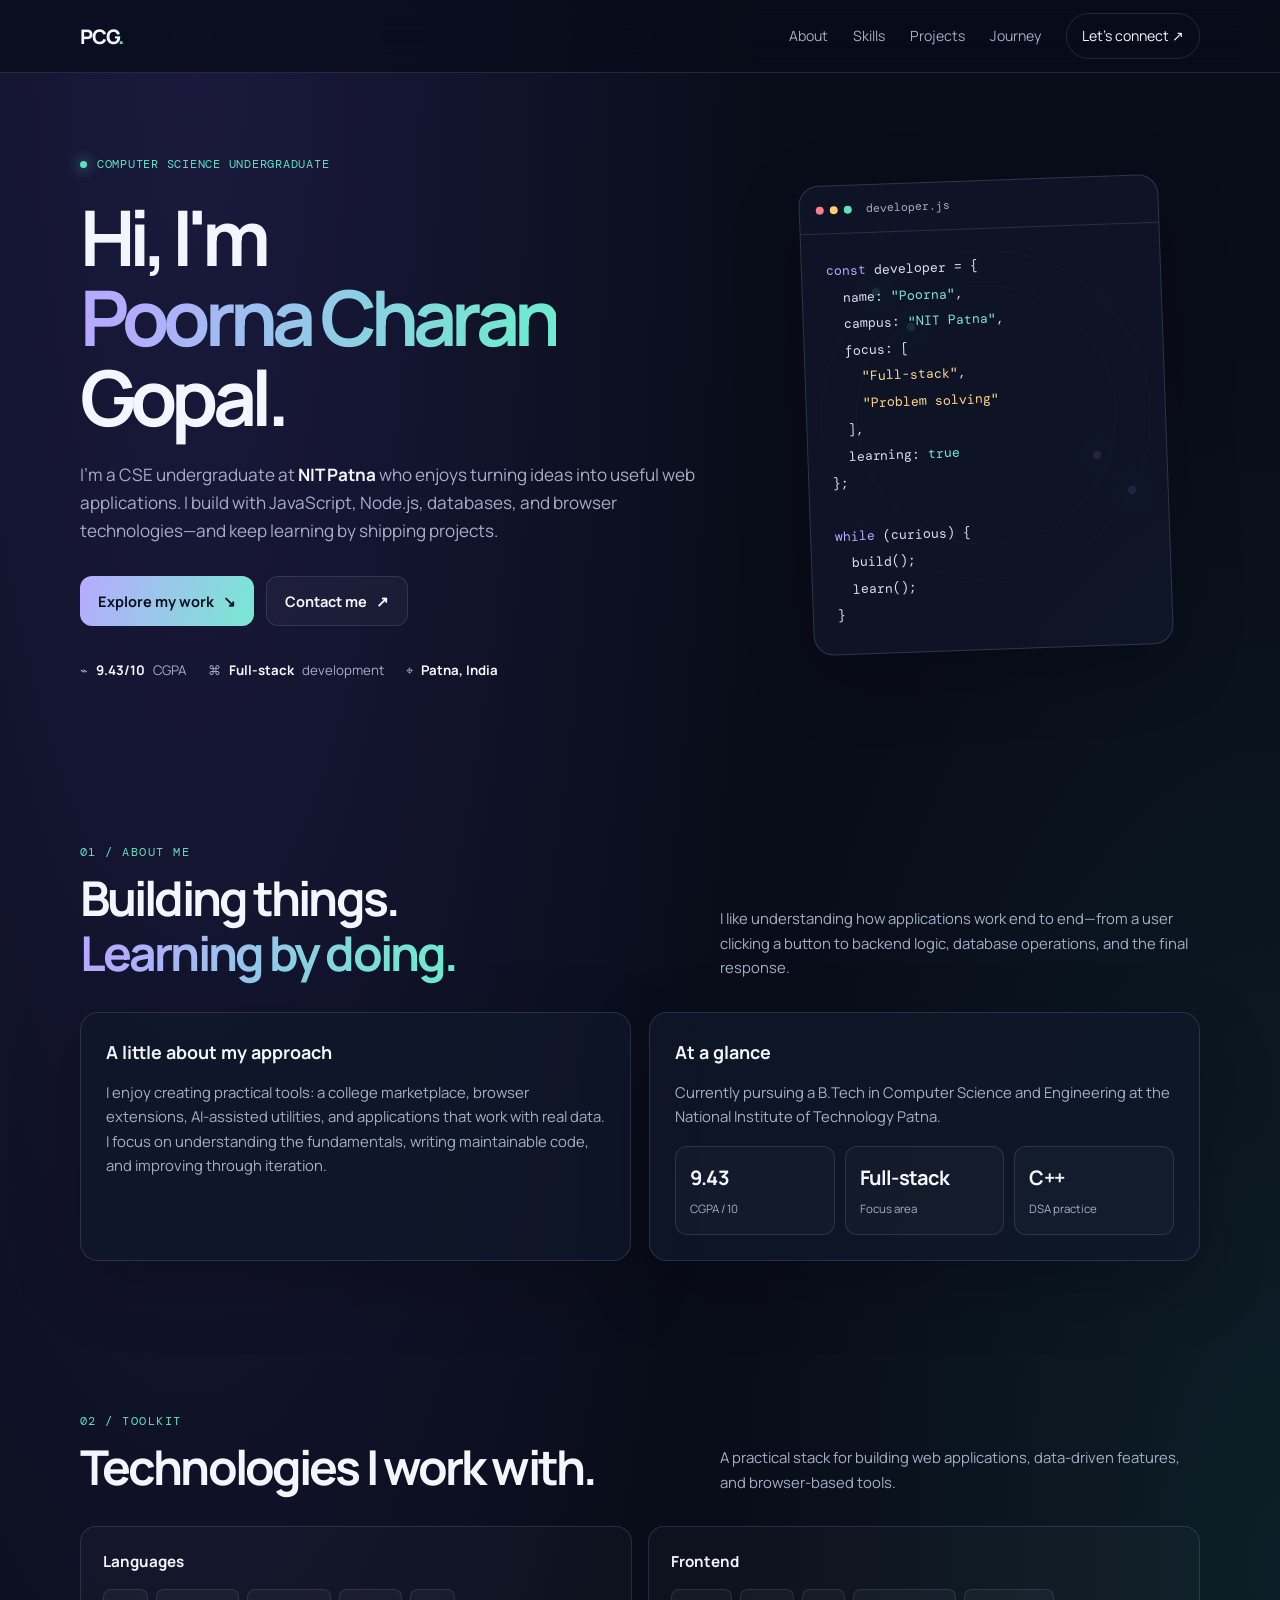
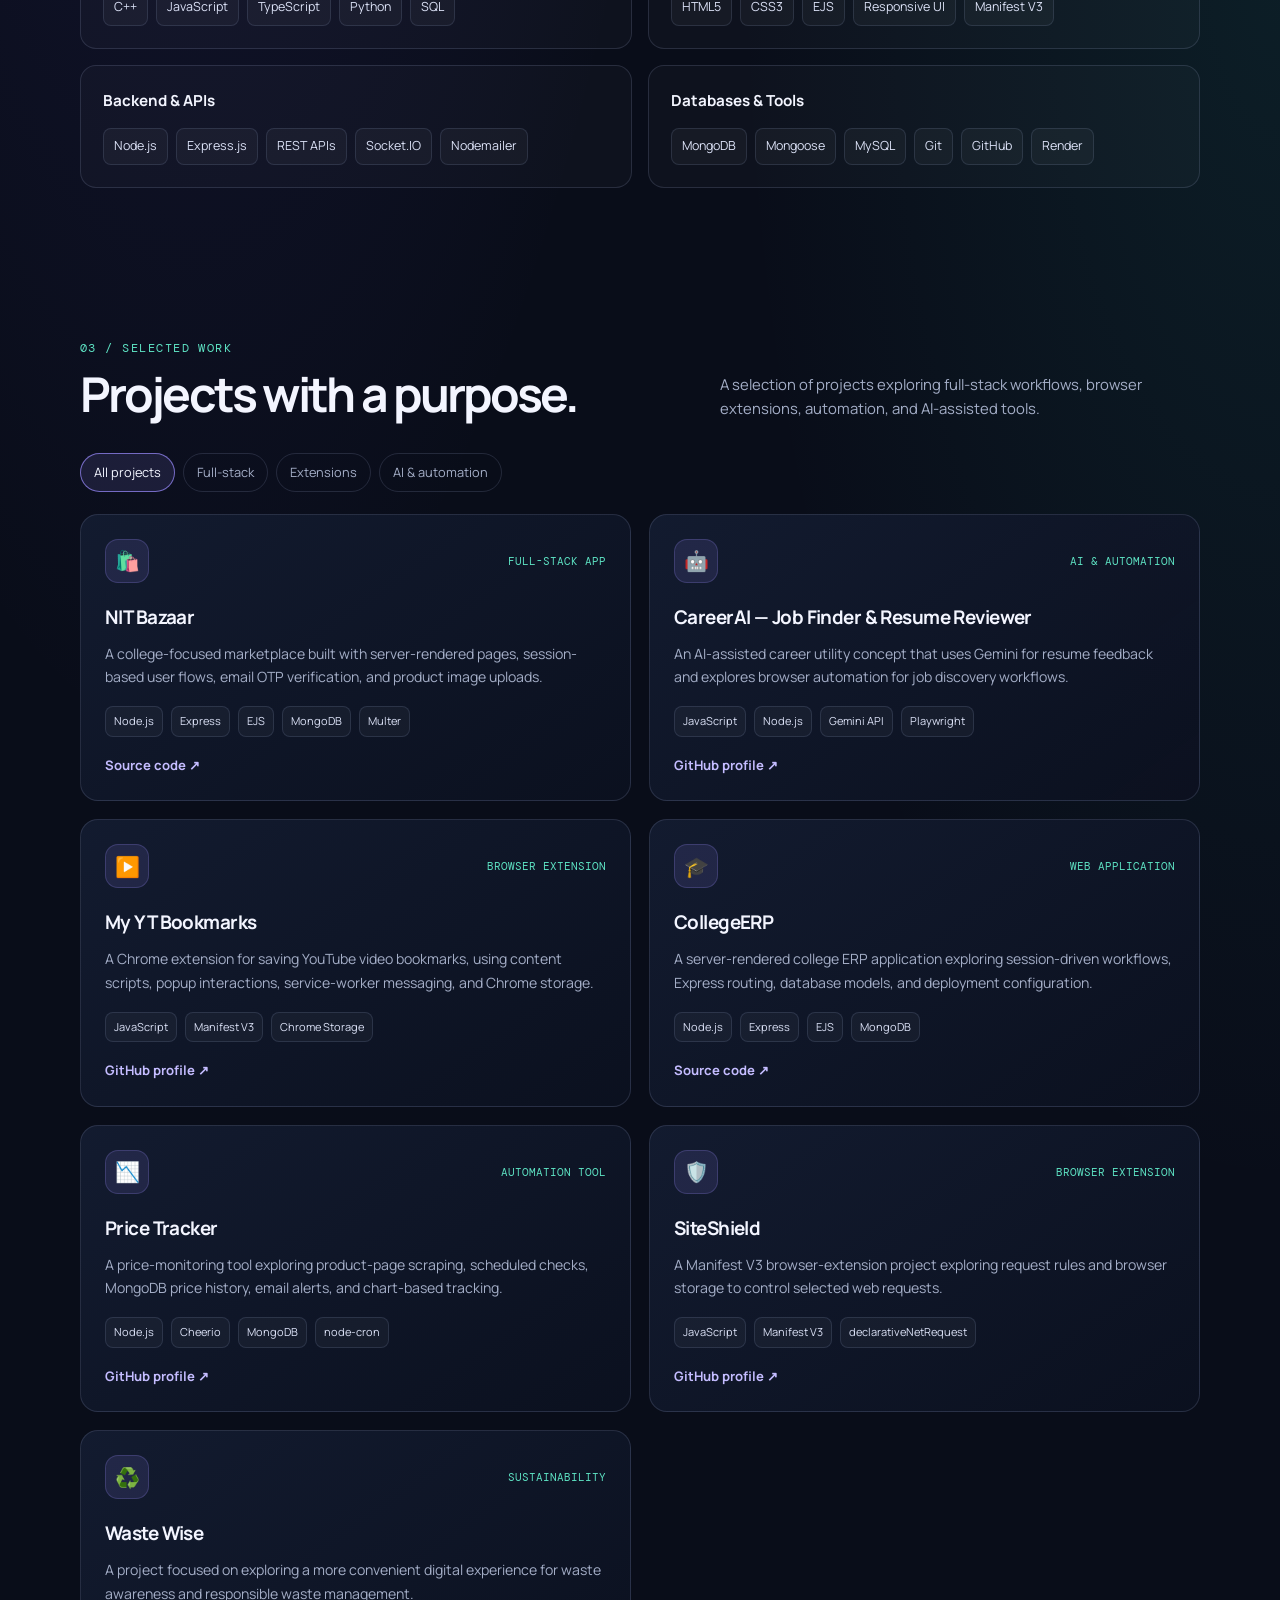
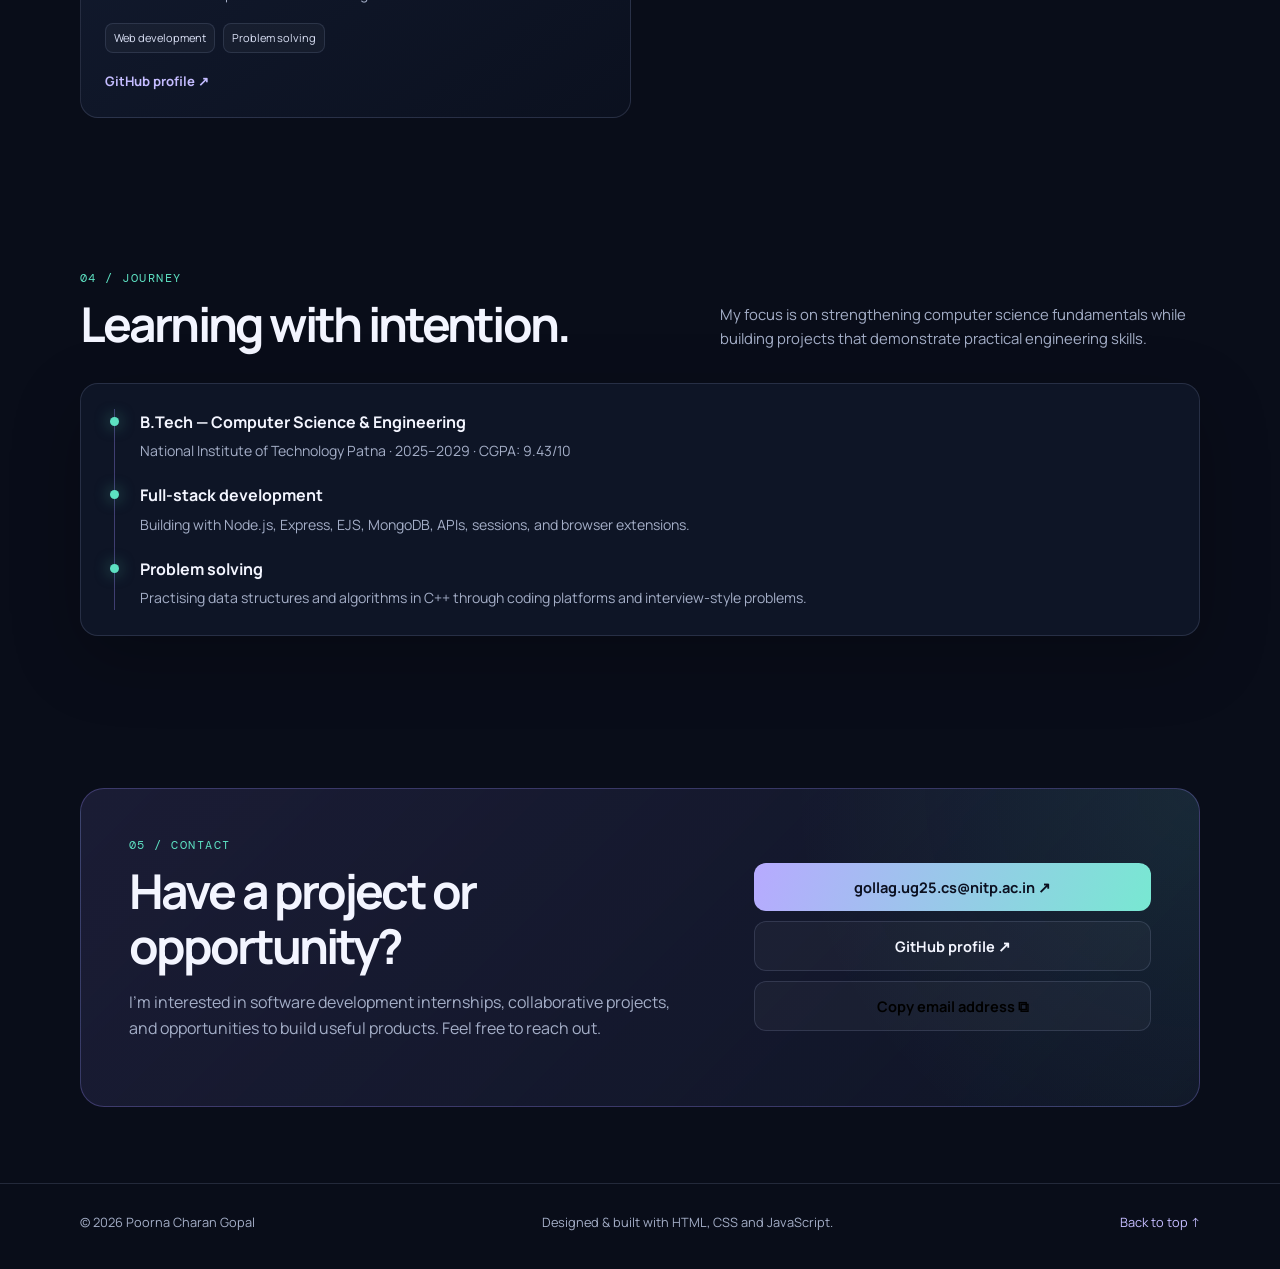
==== commit 98096f0c: "Update index.html" ====
--- a/index.html
+++ b/index.html
@@ -1,646 +1,396 @@
-
 <!DOCTYPE html>
 <html lang="en">
 <head>
-    <meta charset="UTF-8">
-    <meta name="viewport" content="width=device-width, initial-scale=1.0">
-
-    <meta name="description" content="Portfolio of Poorna Charan Gopal, a Computer Science student and full-stack developer.">
-
-    <title>Poorna Charan Gopal | Developer Portfolio</title>
-
-    <link rel="stylesheet" href="style.css">
-
-    <link rel="preconnect" href="https://fonts.googleapis.com">
-    <link rel="preconnect" href="https://fonts.gstatic.com" crossorigin>
-
-    <link
-        href="https://fonts.googleapis.com/css2?family=DM+Sans:wght@400;500;600;700&family=Space+Grotesk:wght@400;500;600;700&display=swap"
-        rel="stylesheet"
-    >
+  <meta charset="UTF-8" />
+  <meta name="viewport" content="width=device-width, initial-scale=1.0" />
+  <meta name="theme-color" content="#0b1020" />
+  <meta name="description" content="Portfolio of Poorna Charan Gopal — Computer Science undergraduate at NIT Patna building full-stack web applications and developer tools." />
+  <title>Poorna Charan Gopal | Developer Portfolio</title>
+  <link rel="preconnect" href="https://fonts.googleapis.com">
+  <link rel="preconnect" href="https://fonts.gstatic.com" crossorigin>
+  <link href="https://fonts.googleapis.com/css2?family=DM+Mono:wght@400;500&family=Manrope:wght@400;500;600;700;800&display=swap" rel="stylesheet">
+  <style>
+    :root {
+      --bg: #090d19;
+      --panel: rgba(17, 24, 43, .76);
+      --panel-solid: #11182b;
+      --text: #f3f5ff;
+      --muted: #a4aec7;
+      --line: rgba(163, 178, 219, .17);
+      --accent: #9b8cff;
+      --accent2: #5de1c2;
+      --shadow: 0 22px 70px rgba(0,0,0,.24);
+      --max: 1120px;
+    }
+    * { box-sizing: border-box; }
+    html { scroll-behavior: smooth; scroll-padding-top: 86px; }
+    body {
+      margin: 0; color: var(--text); background:
+      radial-gradient(ellipse at 15% 0%, rgba(104, 83, 230, .18), transparent 36rem),
+      radial-gradient(ellipse at 100% 35%, rgba(45, 203, 177, .09), transparent 34rem), var(--bg);
+      font-family: "Manrope", sans-serif; line-height: 1.65;
+    }
+    a { color: inherit; text-decoration: none; }
+    button { font: inherit; }
+    .wrap { width: min(var(--max), calc(100% - 40px)); margin: 0 auto; }
+    .nav-wrap { position: sticky; top: 0; z-index: 20; backdrop-filter: blur(18px); background: rgba(9,13,25,.76); border-bottom: 1px solid var(--line); }
+    nav { height: 72px; display: flex; align-items: center; justify-content: space-between; gap: 24px; }
+    .brand { font-weight: 800; letter-spacing: -.06em; font-size: 1.25rem; }
+    .brand span { color: var(--accent2); }
+    .nav-links { display: flex; align-items: center; gap: 25px; color: var(--muted); font-size: .88rem; }
+    .nav-links a:hover, .text-link:hover { color: var(--accent2); }
+    .nav-cta { padding: 10px 15px; border: 1px solid var(--line); border-radius: 999px; color: var(--text) !important; }
+    .menu-btn { display: none; background: transparent; border: 1px solid var(--line); color: var(--text); border-radius: 10px; padding: 7px 11px; }
+    .hero { min-height: 690px; display: grid; grid-template-columns: 1.2fr .8fr; gap: 52px; align-items: center; padding: 76px 0 86px; }
+    .eyebrow { display: inline-flex; align-items: center; gap: 10px; font-family: "DM Mono", monospace; color: var(--accent2); font-size: .78rem; letter-spacing: .06em; text-transform: uppercase; }
+    .dot { width: 7px; height: 7px; border-radius: 50%; background: var(--accent2); box-shadow: 0 0 14px var(--accent2); }
+    h1 { font-size: clamp(3rem, 6vw, 5.6rem); line-height: 1.04; letter-spacing: -.075em; margin: 22px 0 24px; }
+    .gradient { background: linear-gradient(105deg, #b5aaff 10%, #70e9d0 90%); -webkit-background-clip: text; background-clip: text; color: transparent; }
+    .hero-copy { color: var(--muted); max-width: 620px; font-size: 1.07rem; }
+    .hero-copy strong { color: var(--text); font-weight: 700; }
+    .actions { display: flex; gap: 12px; flex-wrap: wrap; margin-top: 30px; }
+    .btn { display: inline-flex; align-items: center; justify-content: center; gap: 9px; padding: 12px 18px; border-radius: 12px; border: 1px solid var(--line); font-weight: 700; font-size: .91rem; transition: transform .2s, border-color .2s, background .2s; cursor: pointer; }
+    .btn:hover { transform: translateY(-2px); border-color: rgba(155,140,255,.65); }
+    .btn-primary { color: #0b1020; background: linear-gradient(110deg, #b7aaff, #78e8d2); border: none; }
+    .btn-secondary { background: rgba(255,255,255,.035); }
+    .hero-meta { display: flex; gap: 22px; flex-wrap: wrap; margin-top: 34px; color: var(--muted); font-size: .83rem; }
+    .hero-meta span { display: flex; gap: 8px; align-items: center; }
+    .hero-meta b { color: var(--text); font-weight: 700; }
+    .hero-visual { position: relative; min-height: 420px; display: grid; place-items: center; }
+    .orbit { position: absolute; width: 330px; height: 330px; border: 1px solid rgba(155,140,255,.22); border-radius: 50%; animation: spin 30s linear infinite; }
+    .orbit::before, .orbit::after { content: ""; position: absolute; border-radius: 50%; background: var(--accent2); box-shadow: 0 0 25px var(--accent2); width: 8px; height: 8px; }
+    .orbit::before { top: 37px; left: 50px; } .orbit::after { right: 14px; bottom: 85px; background: var(--accent); box-shadow: 0 0 25px var(--accent); }
+    .orbit.two { width: 260px; height: 260px; border-color: rgba(93,225,194,.2); animation-direction: reverse; animation-duration: 24s; }
+    .code-card { z-index: 1; width: min(100%, 360px); border: 1px solid rgba(176,187,224,.2); background: rgba(15,22,40,.88); border-radius: 20px; box-shadow: var(--shadow); overflow: hidden; transform: rotate(-2deg); }
+    .code-top { display: flex; gap: 6px; align-items: center; padding: 14px 16px; border-bottom: 1px solid var(--line); color: var(--muted); font-family: "DM Mono", monospace; font-size: .72rem; }
+    .traffic { width: 8px; height: 8px; border-radius: 50%; background: #ff7d91; } .traffic:nth-child(2) { background: #ffce70; } .traffic:nth-child(3) { background: #62e2b8; }
+    pre { margin: 0; padding: 24px; font: .83rem/2 "DM Mono", monospace; color: #d9def4; white-space: pre-wrap; }
+    .code-purple { color: #b7a5ff; } .code-green { color: #7ce7ce; } .code-yellow { color: #ffd58a; }
+    section { padding: 76px 0; }
+    .section-head { display: flex; justify-content: space-between; align-items: end; gap: 25px; margin-bottom: 32px; }
+    .section-kicker { color: var(--accent2); font: .76rem "DM Mono", monospace; text-transform: uppercase; letter-spacing: .12em; }
+    h2 { font-size: clamp(2rem, 4vw, 3rem); line-height: 1.15; letter-spacing: -.06em; margin: 10px 0 0; }
+    .section-intro { max-width: 480px; color: var(--muted); margin: 0; font-size: .93rem; }
+    .about-grid { display: grid; grid-template-columns: 1fr 1fr; gap: 18px; }
+    .panel { border: 1px solid var(--line); background: var(--panel); border-radius: 18px; padding: 25px; box-shadow: var(--shadow); }
+    .panel h3 { margin: 0 0 12px; font-size: 1.12rem; }
+    .panel p { color: var(--muted); margin: 0; font-size: .93rem; }
+    .stat-row { display: grid; grid-template-columns: repeat(3, 1fr); gap: 10px; margin-top: 17px; }
+    .stat { border: 1px solid var(--line); background: rgba(255,255,255,.025); border-radius: 12px; padding: 14px; }
+    .stat strong { display: block; font-size: 1.25rem; letter-spacing: -.04em; }
+    .stat small { color: var(--muted); font-size: .72rem; }
+    .skill-groups { display: grid; grid-template-columns: repeat(2, 1fr); gap: 16px; }
+    .skill-group { padding: 22px; border: 1px solid var(--line); border-radius: 16px; background: rgba(255,255,255,.025); }
+    .skill-group h3 { margin: 0 0 15px; font-size: .95rem; }
+    .tags { display: flex; flex-wrap: wrap; gap: 8px; }
+    .tag { padding: 7px 10px; border-radius: 8px; color: #dbe1f6; border: 1px solid rgba(163,178,219,.15); background: rgba(255,255,255,.035); font-size: .78rem; }
+    .project-filters { display: flex; gap: 8px; flex-wrap: wrap; margin-bottom: 22px; }
+    .filter { border: 1px solid var(--line); background: transparent; color: var(--muted); padding: 8px 13px; border-radius: 999px; font-size: .8rem; cursor: pointer; }
+    .filter.active, .filter:hover { color: var(--text); border-color: rgba(155,140,255,.7); background: rgba(155,140,255,.12); }
+    .projects-grid { display: grid; grid-template-columns: repeat(2, 1fr); gap: 18px; }
+    .project { display: flex; flex-direction: column; min-height: 280px; padding: 24px; border: 1px solid var(--line); border-radius: 18px; background: linear-gradient(145deg, rgba(20,28,49,.92), rgba(12,17,32,.9)); transition: transform .2s, border-color .2s; }
+    .project:hover { transform: translateY(-4px); border-color: rgba(155,140,255,.5); }
+    .project-top { display: flex; align-items: center; justify-content: space-between; gap: 12px; }
+    .project-icon { width: 44px; height: 44px; display: grid; place-items: center; border-radius: 13px; font-size: 1.25rem; background: rgba(155,140,255,.12); border: 1px solid rgba(155,140,255,.22); }
+    .project-type { font: .7rem "DM Mono", monospace; color: var(--accent2); text-transform: uppercase; }
+    .project h3 { margin: 19px 0 9px; font-size: 1.18rem; letter-spacing: -.03em; }
+    .project p { margin: 0 0 18px; color: var(--muted); font-size: .88rem; }
+    .project .tags { margin-top: auto; margin-bottom: 18px; }
+    .project .tag { font-size: .69rem; padding: 5px 8px; }
+    .project-links { display: flex; gap: 15px; font-size: .82rem; font-weight: 700; }
+    .text-link { color: #c4bcff; }
+    .timeline { border-left: 1px solid rgba(155,140,255,.35); margin-left: 8px; padding-left: 25px; display: grid; gap: 20px; }
+    .timeline-item { position: relative; }
+    .timeline-item::before { content: ""; position: absolute; width: 9px; height: 9px; border-radius: 50%; background: var(--accent2); left: -30px; top: 8px; box-shadow: 0 0 15px rgba(93,225,194,.55); }
+    .timeline-item h3 { margin: 0 0 4px; font-size: 1rem; }
+    .timeline-item p { margin: 0; color: var(--muted); font-size: .88rem; }
+    .contact-box { display: grid; grid-template-columns: 1.2fr .8fr; align-items: center; gap: 30px; padding: clamp(25px, 5vw, 48px); border: 1px solid rgba(155,140,255,.28); border-radius: 24px; background: radial-gradient(circle at 100% 0, rgba(93,225,194,.09), transparent 35%), linear-gradient(135deg, rgba(155,140,255,.12), rgba(17,24,43,.78)); }
+    .contact-box p { color: var(--muted); max-width: 560px; }
+    .contact-actions { display: flex; flex-direction: column; gap: 10px; }
+    footer { padding: 28px 0 36px; border-top: 1px solid var(--line); color: var(--muted); font-size: .8rem; }
+    .footer-inner { display: flex; justify-content: space-between; gap: 15px; flex-wrap: wrap; }
+    .reveal { opacity: 0; transform: translateY(18px); transition: opacity .65s ease, transform .65s ease; }
+    .reveal.visible { opacity: 1; transform: translateY(0); }
+    @keyframes spin { to { transform: rotate(360deg); } }
+    @media (max-width: 800px) {
+      .hero { grid-template-columns: 1fr; gap: 10px; padding-top: 65px; }
+      .hero-visual { min-height: 360px; }
+      .section-head { display: block; }
+      .section-intro { margin-top: 14px; }
+      .contact-box { grid-template-columns: 1fr; }
+    }
+    @media (max-width: 620px) {
+      .wrap { width: min(100% - 28px, var(--max)); }
+      nav { height: 64px; }
+      .menu-btn { display: inline-block; }
+      .nav-links { display: none; position: absolute; top: 64px; left: 0; right: 0; padding: 18px 20px; background: #0d1324; border-bottom: 1px solid var(--line); flex-direction: column; align-items: stretch; gap: 16px; }
+      .nav-links.open { display: flex; }
+      .nav-cta { text-align: center; }
+      h1 { font-size: clamp(2.8rem, 15vw, 4.2rem); }
+      .hero { min-height: auto; padding: 62px 0 50px; }
+      .hero-visual { min-height: 310px; }
+      .orbit { width: 260px; height: 260px; } .orbit.two { width: 205px; height: 205px; }
+      pre { padding: 18px; font-size: .73rem; }
+      section { padding: 56px 0; }
+      .about-grid, .skill-groups, .projects-grid { grid-template-columns: 1fr; }
+      .stat-row { grid-template-columns: repeat(3, 1fr); }
+      .stat { padding: 10px; } .stat strong { font-size: 1.05rem; }
+      .panel, .project { padding: 20px; }
+    }
+    @media (prefers-reduced-motion: reduce) {
+      *, *::before, *::after { animation-duration: .01ms !important; transition-duration: .01ms !important; scroll-behavior: auto !important; }
+      .reveal { opacity: 1; transform: none; }
+    }
+  </style>
 </head>
-
 <body>
-
-    <!-- Navigation -->
-    <header class="header">
-        <nav class="navbar container">
-            <a href="#home" class="logo">PCG<span>.</span></a>
-
-            <button
-                class="menu-toggle"
-                id="menuToggle"
-                aria-label="Toggle navigation"
-                aria-expanded="false"
-            >
-                ☰
-            </button>
-
-            <ul class="nav-links" id="navLinks">
-                <li><a href="#home">Home</a></li>
-                <li><a href="#about">About</a></li>
-                <li><a href="#skills">Skills</a></li>
-                <li><a href="#projects">Projects</a></li>
-                <li><a href="#contact" class="nav-contact">Contact ↗</a></li>
-            </ul>
-        </nav>
+  <div class="nav-wrap">
+    <nav class="wrap">
+      <a class="brand" href="#home">PCG<span>.</span></a>
+      <button class="menu-btn" id="menuBtn" aria-label="Toggle navigation" aria-expanded="false">Menu ☰</button>
+      <div class="nav-links" id="navLinks">
+        <a href="#about">About</a>
+        <a href="#skills">Skills</a>
+        <a href="#projects">Projects</a>
+        <a href="#journey">Journey</a>
+        <a class="nav-cta" href="#contact">Let's connect ↗</a>
+      </div>
+    </nav>
+  </div>
+
+  <main>
+    <header class="wrap hero" id="home">
+      <div class="hero-content">
+        <div class="eyebrow"><span class="dot"></span> Computer Science Undergraduate</div>
+        <h1>Hi, I'm<br><span class="gradient">Poorna Charan</span><br>Gopal.</h1>
+        <p class="hero-copy">I’m a CSE undergraduate at <strong>NIT Patna</strong> who enjoys turning ideas into useful web applications. I build with JavaScript, Node.js, databases, and browser technologies—and keep learning by shipping projects.</p>
+        <div class="actions">
+          <a class="btn btn-primary" href="#projects">Explore my work <span>↘</span></a>
+          <a class="btn btn-secondary" href="mailto:gollag.ug25.cs@nitp.ac.in">Contact me <span>↗</span></a>
+        </div>
+        <div class="hero-meta">
+          <span>⌁ <b>9.43/10</b> CGPA</span>
+          <span>⌘ <b>Full-stack</b> development</span>
+          <span>⌖ <b>Patna, India</b></span>
+        </div>
+      </div>
+      <div class="hero-visual" aria-label="Decorative code illustration">
+        <div class="orbit"></div><div class="orbit two"></div>
+        <div class="code-card">
+          <div class="code-top"><span class="traffic"></span><span class="traffic"></span><span class="traffic"></span><span style="margin-left:8px">developer.js</span></div>
+          <pre><span class="code-purple">const</span> developer = {
+  name: <span class="code-green">"Poorna"</span>,
+  campus: <span class="code-green">"NIT Patna"</span>,
+  focus: [
+    <span class="code-yellow">"Full-stack"</span>,
+    <span class="code-yellow">"Problem solving"</span>
+  ],
+  learning: <span class="code-green">true</span>
+};
+
+<span class="code-purple">while</span> (curious) {
+  build();
+  learn();
+}</pre>
+        </div>
+      </div>
     </header>
 
-    <main>
-
-        <!-- Hero -->
-        <section class="hero section" id="home">
-            <div class="container hero-grid">
-
-                <div class="hero-content reveal">
-                    <p class="eyebrow">
-                        <span class="status-dot"></span>
-                        COMPUTER SCIENCE STUDENT & DEVELOPER
-                    </p>
-
-                    <h1>
-                        Building things<br>
-                        for the <span class="gradient-text">web.</span>
-                    </h1>
-
-                    <p class="hero-description">
-                        Hi, I'm <strong>Poorna Charan Gopal</strong>, a Computer
-                        Science student at NIT Patna. I build web applications,
-                        explore new technologies, and solve problems through code.
-                    </p>
-
-                    <div class="hero-buttons">
-                        <a href="#projects" class="button button-primary">
-                            Explore my work ↗
-                        </a>
-
-                        <a href="#contact" class="button button-secondary">
-                            Get in touch
-                        </a>
-                    </div>
-
-                    <div class="hero-stats">
-                        <div>
-                            <h3>9.43</h3>
-                            <p>CGPA / 10</p>
-                        </div>
-
-                        <div>
-                            <h3>Full Stack</h3>
-                            <p>Development</p>
-                        </div>
-
-                        <div>
-                            <h3>C++</h3>
-                            <p>Problem Solving</p>
-                        </div>
-                    </div>
-                </div>
-
-                <div class="hero-visual reveal">
-                    <div class="orbit orbit-one"></div>
-                    <div class="orbit orbit-two"></div>
-
-                    <div class="profile-card">
-                        <div class="card-top">
-                            <span class="window-dot"></span>
-                            <span class="window-dot"></span>
-                            <span class="window-dot"></span>
-                            <span class="card-label">developer.js</span>
-                        </div>
-
-                        <div class="code-content">
-                            <p><span class="code-purple">const</span> developer = {</p>
-                            <p class="indent">
-                                name:
-                                <span class="code-green">"Poorna"</span>,
-                            </p>
-                            <p class="indent">
-                                college:
-                                <span class="code-green">"NIT Patna"</span>,
-                            </p>
-                            <p class="indent">
-                                role:
-                                <span class="code-green">"Full Stack Developer"</span>,
-                            </p>
-                            <p class="indent">
-                                passion:
-                                <span class="code-green">"Building projects"</span>,
-                            </p>
-                            <p class="indent">
-                                learning:
-                                <span class="code-green">"Every day"</span>
-                            </p>
-                            <p>};</p>
-                            <br>
-                            <p>
-                                <span class="code-purple">console</span>.log(
-                            </p>
-                            <p class="indent">
-                                <span class="code-green">"Let's build something!"</span>
-                            </p>
-                            <p>);</p>
-                        </div>
-
-                        <div class="card-footer">
-                            <span>● Available for opportunities</span>
-                            <span>UTF-8</span>
-                        </div>
-                    </div>
-
-                    <div class="floating-badge badge-top">
-                        <span>✦</span> Always learning
-                    </div>
-
-                    <div class="floating-badge badge-bottom">
-                        <span>⌘</span> Clean code
-                    </div>
-                </div>
-
+    <section id="about">
+      <div class="wrap">
+        <div class="section-head reveal">
+          <div><div class="section-kicker">01 / About me</div><h2>Building things.<br><span class="gradient">Learning by doing.</span></h2></div>
+          <p class="section-intro">I like understanding how applications work end to end—from a user clicking a button to backend logic, database operations, and the final response.</p>
+        </div>
+        <div class="about-grid">
+          <article class="panel reveal">
+            <h3>A little about my approach</h3>
+            <p>I enjoy creating practical tools: a college marketplace, browser extensions, AI-assisted utilities, and applications that work with real data. I focus on understanding the fundamentals, writing maintainable code, and improving through iteration.</p>
+          </article>
+          <article class="panel reveal">
+            <h3>At a glance</h3>
+            <p>Currently pursuing a B.Tech in Computer Science and Engineering at the National Institute of Technology Patna.</p>
+            <div class="stat-row">
+              <div class="stat"><strong>9.43</strong><small>CGPA / 10</small></div>
+              <div class="stat"><strong>Full-stack</strong><small>Focus area</small></div>
+              <div class="stat"><strong>C++</strong><small>DSA practice</small></div>
             </div>
-        </section>
-
-        <!-- About -->
-        <section class="section about-section" id="about">
-            <div class="container">
-
-                <div class="section-heading reveal">
-                    <p class="eyebrow">A LITTLE ABOUT ME</p>
-                    <h2>Curious mind.<br><span class="gradient-text">Builder mindset.</span></h2>
-                </div>
-
-                <div class="about-grid">
-                    <div class="about-text reveal">
-                        <p>
-                            I'm a Computer Science and Engineering student at the
-                            <strong>National Institute of Technology, Patna</strong>,
-                            passionate about software development and problem solving.
-                        </p>
-
-                        <p>
-                            I enjoy turning ideas into useful applications. My
-                            experience includes building server-rendered websites,
-                            working with databases, implementing authentication,
-                            and exploring browser extensions.
-                        </p>
-
-                        <p>
-                            Currently, I'm strengthening my Data Structures and
-                            Algorithms skills while building projects that help me
-                            understand software engineering beyond the classroom.
-                        </p>
-
-                        <a
-                            href="https://github.com/poornacharangopal-art"
-                            target="_blank"
-                            rel="noopener noreferrer"
-                            class="text-link"
-                        >
-                            Explore my GitHub ↗
-                        </a>
-                    </div>
-
-                    <div class="about-cards reveal">
-                        <article class="info-card">
-                            <span class="info-icon">🎓</span>
-                            <div>
-                                <h3>Education</h3>
-                                <p>B.Tech in Computer Science and Engineering</p>
-                                <small>NIT Patna · 2025–2029</small>
-                            </div>
-                        </article>
-
-                        <article class="info-card">
-                            <span class="info-icon">💻</span>
-                            <div>
-                                <h3>Development</h3>
-                                <p>Backend-focused full-stack development</p>
-                                <small>Node.js · Express · MongoDB</small>
-                            </div>
-                        </article>
-
-                        <article class="info-card">
-                            <span class="info-icon">🧠</span>
-                            <div>
-                                <h3>Problem Solving</h3>
-                                <p>Data structures and algorithms</p>
-                                <small>C++ · LeetCode</small>
-                            </div>
-                        </article>
-                    </div>
-                </div>
-
-            </div>
-        </section>
-
-        <!-- Skills -->
-        <section class="section" id="skills">
-            <div class="container">
-
-                <div class="section-heading reveal">
-                    <p class="eyebrow">WHAT I WORK WITH</p>
-                    <h2>My <span class="gradient-text">toolkit.</span></h2>
-                    <p class="section-description">
-                        Technologies I use and concepts I'm continuously learning.
-                    </p>
-                </div>
-
-                <div class="skills-grid">
-
-                    <article class="skill-card reveal">
-                        <div class="skill-icon">⌨</div>
-                        <h3>Languages</h3>
-                        <div class="skill-tags">
-                            <span>C++</span>
-                            <span>JavaScript</span>
-                            <span>TypeScript</span>
-                            <span>Python</span>
-                            <span>SQL</span>
-                        </div>
-                    </article>
-
-                    <article class="skill-card reveal">
-                        <div class="skill-icon">◈</div>
-                        <h3>Frontend</h3>
-                        <div class="skill-tags">
-                            <span>HTML</span>
-                            <span>CSS</span>
-                            <span>EJS</span>
-                            <span>Responsive UI</span>
-                        </div>
-                    </article>
-
-                    <article class="skill-card reveal">
-                        <div class="skill-icon">⌘</div>
-                        <h3>Backend</h3>
-                        <div class="skill-tags">
-                            <span>Node.js</span>
-                            <span>Express.js</span>
-                            <span>REST APIs</span>
-                            <span>Socket.IO</span>
-                        </div>
-                    </article>
-
-                    <article class="skill-card reveal">
-                        <div class="skill-icon">▤</div>
-                        <h3>Databases</h3>
-                        <div class="skill-tags">
-                            <span>MongoDB</span>
-                            <span>Mongoose</span>
-                            <span>MySQL</span>
-                            <span>PostgreSQL</span>
-                        </div>
-                    </article>
-
-                    <article class="skill-card reveal">
-                        <div class="skill-icon">⚙</div>
-                        <h3>Tools & Platforms</h3>
-                        <div class="skill-tags">
-                            <span>Git</span>
-                            <span>GitHub</span>
-                            <span>VS Code</span>
-                            <span>Render</span>
-                            <span>Chrome Extensions</span>
-                        </div>
-                    </article>
-
-                    <article class="skill-card reveal">
-                        <div class="skill-icon">◎</div>
-                        <h3>Core Concepts</h3>
-                        <div class="skill-tags">
-                            <span>DSA</span>
-                            <span>OOP</span>
-                            <span>Authentication</span>
-                            <span>DBMS</span>
-                            <span>HTTP</span>
-                        </div>
-                    </article>
-
-                </div>
-            </div>
-        </section>
-
-        <!-- Projects -->
-        <section class="section projects-section" id="projects">
-            <div class="container">
-
-                <div class="section-heading reveal">
-                    <p class="eyebrow">SELECTED WORK</p>
-                    <h2>Things I've <span class="gradient-text">built.</span></h2>
-                    <p class="section-description">
-                        Projects that turn concepts into working software.
-                    </p>
-                </div>
-
-                <div class="project-filters reveal">
-                    <button class="filter-button active" data-filter="all">All</button>
-                    <button class="filter-button" data-filter="web">Web Apps</button>
-                    <button class="filter-button" data-filter="tools">Tools</button>
-                    <button class="filter-button" data-filter="extension">Extensions</button>
-                </div>
-
-                <div class="projects-grid">
-
-                    <article class="project-card reveal" data-category="web">
-                        <div class="project-top">
-                            <span class="project-number">01 / WEB APP</span>
-                            <span class="project-symbol">↗</span>
-                        </div>
-
-                        <h3>NIT Bazaar</h3>
-
-                        <p>
-                            A college marketplace concept designed to help students
-                            buy and sell products through a web interface.
-                        </p>
-
-                        <div class="project-tags">
-                            <span>Node.js</span>
-                            <span>Express</span>
-                            <span>MongoDB</span>
-                            <span>EJS</span>
-                        </div>
-
-                        <a
-                            href="https://github.com/poornacharangopal-art"
-                            target="_blank"
-                            rel="noopener noreferrer"
-                            class="project-link"
-                        >
-                            View on GitHub ↗
-                        </a>
-                    </article>
-
-                    <article class="project-card reveal" data-category="web">
-                        <div class="project-top">
-                            <span class="project-number">02 / WEB APP</span>
-                            <span class="project-symbol">↗</span>
-                        </div>
-
-                        <h3>CareerAI</h3>
-
-                        <p>
-                            An AI-assisted career tool concept for resume review
-                            and discovering relevant job opportunities.
-                        </p>
-
-                        <div class="project-tags">
-                            <span>Node.js</span>
-                            <span>AI API</span>
-                            <span>Playwright</span>
-                            <span>JavaScript</span>
-                        </div>
-
-                        <a
-                            href="https://github.com/poornacharangopal-art"
-                            target="_blank"
-                            rel="noopener noreferrer"
-                            class="project-link"
-                        >
-                            View on GitHub ↗
-                        </a>
-                    </article>
-
-                    <article class="project-card reveal" data-category="extension">
-                        <div class="project-top">
-                            <span class="project-number">03 / EXTENSION</span>
-                            <span class="project-symbol">↗</span>
-                        </div>
-
-                        <h3>My YT Bookmarks</h3>
-
-                        <p>
-                            A Chrome extension concept for saving and organizing
-                            useful YouTube video timestamps for later viewing.
-                        </p>
-
-                        <div class="project-tags">
-                            <span>JavaScript</span>
-                            <span>Chrome API</span>
-                            <span>Manifest V3</span>
-                        </div>
-
-                        <a
-                            href="https://github.com/poornacharangopal-art"
-                            target="_blank"
-                            rel="noopener noreferrer"
-                            class="project-link"
-                        >
-                            View on GitHub ↗
-                        </a>
-                    </article>
-
-                    <article class="project-card reveal" data-category="web">
-                        <div class="project-top">
-                            <span class="project-number">04 / WEB APP</span>
-                            <span class="project-symbol">↗</span>
-                        </div>
-
-                        <h3>CollegeERP</h3>
-
-                        <p>
-                            A college management application concept for organizing
-                            academic information and student-facing workflows.
-                        </p>
-
-                        <div class="project-tags">
-                            <span>Express</span>
-                            <span>EJS</span>
-                            <span>MongoDB</span>
-                            <span>Sessions</span>
-                        </div>
-
-                        <a
-                            href="https://github.com/poornacharangopal-art/CollegeERP"
-                            target="_blank"
-                            rel="noopener noreferrer"
-                            class="project-link"
-                        >
-                            View on GitHub ↗
-                        </a>
-                    </article>
-
-                    <article class="project-card reveal" data-category="tools">
-                        <div class="project-top">
-                            <span class="project-number">05 / TOOL</span>
-                            <span class="project-symbol">↗</span>
-                        </div>
-
-                        <h3>Price Tracker</h3>
-
-                        <p>
-                            A price-monitoring tool concept that checks product
-                            prices periodically and can notify users of changes.
-                        </p>
-
-                        <div class="project-tags">
-                            <span>Node.js</span>
-                            <span>Cheerio</span>
-                            <span>node-cron</span>
-                            <span>Nodemailer</span>
-                        </div>
-
-                        <a
-                            href="https://github.com/poornacharangopal-art"
-                            target="_blank"
-                            rel="noopener noreferrer"
-                            class="project-link"
-                        >
-                            View on GitHub ↗
-                        </a>
-                    </article>
-
-                    <article class="project-card reveal" data-category="extension">
-                        <div class="project-top">
-                            <span class="project-number">06 / EXTENSION</span>
-                            <span class="project-symbol">↗</span>
-                        </div>
-
-                        <h3>SiteShield</h3>
-
-                        <p>
-                            A browser extension project exploring website controls
-                            and request filtering using Chrome extension APIs.
-                        </p>
-
-                        <div class="project-tags">
-                            <span>JavaScript</span>
-                            <span>Manifest V3</span>
-                            <span>Chrome API</span>
-                        </div>
-
-                        <a
-                            href="https://github.com/poornacharangopal-art"
-                            target="_blank"
-                            rel="noopener noreferrer"
-                            class="project-link"
-                        >
-                            View on GitHub ↗
-                        </a>
-                    </article>
-
-                </div>
-
-                <div class="github-cta reveal">
-                    <p>Want to explore more of my work?</p>
-
-                    <a
-                        href="https://github.com/poornacharangopal-art"
-                        target="_blank"
-                        rel="noopener noreferrer"
-                        class="button button-secondary"
-                    >
-                        More on GitHub ↗
-                    </a>
-                </div>
-
-            </div>
-        </section>
-
-        <!-- Journey -->
-        <section class="section" id="journey">
-            <div class="container">
-
-                <div class="section-heading reveal">
-                    <p class="eyebrow">MY JOURNEY</p>
-                    <h2>Learning by <span class="gradient-text">building.</span></h2>
-                </div>
-
-                <div class="timeline">
-
-                    <article class="timeline-item reveal">
-                        <div class="timeline-marker"></div>
-                        <div class="timeline-content">
-                            <span class="timeline-date">2025 — 2029</span>
-                            <h3>B.Tech — Computer Science & Engineering</h3>
-                            <p>National Institute of Technology, Patna</p>
-                            <small>Currently pursuing my undergraduate degree.</small>
-                        </div>
-                    </article>
-
-                    <article class="timeline-item reveal">
-                        <div class="timeline-marker"></div>
-                        <div class="timeline-content">
-                            <span class="timeline-date">ONGOING</span>
-                            <h3>Full-Stack Development</h3>
-                            <p>Building applications and exploring backend systems.</p>
-                            <small>Node.js · Express · MongoDB · SQL</small>
-                        </div>
-                    </article>
-
-                    <article class="timeline-item reveal">
-                        <div class="timeline-marker"></div>
-                        <div class="timeline-content">
-                            <span class="timeline-date">ONGOING</span>
-                            <h3>Data Structures & Algorithms</h3>
-                            <p>Practicing coding problems and improving problem-solving skills.</p>
-                            <small>C++ · LeetCode · Competitive Programming</small>
-                        </div>
-                    </article>
-
-                </div>
-
-            </div>
-        </section>
-
-        <!-- Contact -->
-        <section class="section contact-section" id="contact">
-            <div class="container">
-
-                <div class="contact-card reveal">
-                    <p class="eyebrow">HAVE AN IDEA?</p>
-
-                    <h2>
-                        Let's build something<br>
-                        <span class="gradient-text">meaningful.</span>
-                    </h2>
-
-                    <p class="contact-description">
-                        I'm interested in software development opportunities,
-                        internships, collaborations, and interesting projects.
-                    </p>
-
-                    <a
-                        href="mailto:gollag.ug25.cs@nitp.ac.in"
-                        class="button button-primary"
-                    >
-                        Email me ↗
-                    </a>
-
-                    <div class="social-links">
-                        <a
-                            href="https://github.com/poornacharangopal-art"
-                            target="_blank"
-                            rel="noopener noreferrer"
-                        >
-                            GitHub ↗
-                        </a>
-
-                        <a href="mailto:gollag.ug25.cs@nitp.ac.in">
-                            Email ↗
-                        </a>
-                    </div>
-                </div>
-
-            </div>
-        </section>
-
-    </main>
-
-    <!-- Footer -->
-    <footer class="footer">
-        <div class="container footer-content">
-            <a href="#home" class="logo">PCG<span>.</span></a>
-
-            <p>
-                Designed and built with care by Poorna Charan Gopal.
-            </p>
-
-            <p>© <span id="currentYear"></span> All rights reserved.</p>
-        </div>
-    </footer>
-
-    <script src="script.js"></script>
-
+          </article>
+        </div>
+      </div>
+    </section>
+
+    <section id="skills">
+      <div class="wrap">
+        <div class="section-head reveal">
+          <div><div class="section-kicker">02 / Toolkit</div><h2>Technologies I work with.</h2></div>
+          <p class="section-intro">A practical stack for building web applications, data-driven features, and browser-based tools.</p>
+        </div>
+        <div class="skill-groups">
+          <div class="skill-group reveal"><h3>Languages</h3><div class="tags"><span class="tag">C++</span><span class="tag">JavaScript</span><span class="tag">TypeScript</span><span class="tag">Python</span><span class="tag">SQL</span></div></div>
+          <div class="skill-group reveal"><h3>Frontend</h3><div class="tags"><span class="tag">HTML5</span><span class="tag">CSS3</span><span class="tag">EJS</span><span class="tag">Responsive UI</span><span class="tag">Manifest V3</span></div></div>
+          <div class="skill-group reveal"><h3>Backend & APIs</h3><div class="tags"><span class="tag">Node.js</span><span class="tag">Express.js</span><span class="tag">REST APIs</span><span class="tag">Socket.IO</span><span class="tag">Nodemailer</span></div></div>
+          <div class="skill-group reveal"><h3>Databases & Tools</h3><div class="tags"><span class="tag">MongoDB</span><span class="tag">Mongoose</span><span class="tag">MySQL</span><span class="tag">Git</span><span class="tag">GitHub</span><span class="tag">Render</span></div></div>
+        </div>
+      </div>
+    </section>
+
+    <section id="projects">
+      <div class="wrap">
+        <div class="section-head reveal">
+          <div><div class="section-kicker">03 / Selected work</div><h2>Projects with a purpose.</h2></div>
+          <p class="section-intro">A selection of projects exploring full-stack workflows, browser extensions, automation, and AI-assisted tools.</p>
+        </div>
+        <div class="project-filters reveal" role="group" aria-label="Filter projects">
+          <button class="filter active" data-filter="all">All projects</button>
+          <button class="filter" data-filter="fullstack">Full-stack</button>
+          <button class="filter" data-filter="extension">Extensions</button>
+          <button class="filter" data-filter="ai">AI & automation</button>
+        </div>
+        <div class="projects-grid">
+          <article class="project reveal" data-category="fullstack">
+            <div class="project-top"><div class="project-icon">🛍️</div><span class="project-type">Full-stack app</span></div>
+            <h3>NIT Bazaar</h3>
+            <p>A college-focused marketplace built with server-rendered pages, session-based user flows, email OTP verification, and product image uploads.</p>
+            <div class="tags"><span class="tag">Node.js</span><span class="tag">Express</span><span class="tag">EJS</span><span class="tag">MongoDB</span><span class="tag">Multer</span></div>
+            <div class="project-links"><a class="text-link" href="https://github.com/poornacharangopal-art/E-commerenceNIT-Bazaar" target="_blank" rel="noreferrer">Source code ↗</a></div>
+          </article>
+          <article class="project reveal" data-category="ai">
+            <div class="project-top"><div class="project-icon">🤖</div><span class="project-type">AI & automation</span></div>
+            <h3>CareerAI — Job Finder & Resume Reviewer</h3>
+            <p>An AI-assisted career utility concept that uses Gemini for resume feedback and explores browser automation for job discovery workflows.</p>
+            <div class="tags"><span class="tag">JavaScript</span><span class="tag">Node.js</span><span class="tag">Gemini API</span><span class="tag">Playwright</span></div>
+            <div class="project-links"><a class="text-link" href="https://github.com/poornacharangopal-art" target="_blank" rel="noreferrer">GitHub profile ↗</a></div>
+          </article>
+          <article class="project reveal" data-category="extension">
+            <div class="project-top"><div class="project-icon">▶️</div><span class="project-type">Browser extension</span></div>
+            <h3>My YT Bookmarks</h3>
+            <p>A Chrome extension for saving YouTube video bookmarks, using content scripts, popup interactions, service-worker messaging, and Chrome storage.</p>
+            <div class="tags"><span class="tag">JavaScript</span><span class="tag">Manifest V3</span><span class="tag">Chrome Storage</span></div>
+            <div class="project-links"><a class="text-link" href="https://github.com/poornacharangopal-art" target="_blank" rel="noreferrer">GitHub profile ↗</a></div>
+          </article>
+          <article class="project reveal" data-category="fullstack">
+            <div class="project-top"><div class="project-icon">🎓</div><span class="project-type">Web application</span></div>
+            <h3>CollegeERP</h3>
+            <p>A server-rendered college ERP application exploring session-driven workflows, Express routing, database models, and deployment configuration.</p>
+            <div class="tags"><span class="tag">Node.js</span><span class="tag">Express</span><span class="tag">EJS</span><span class="tag">MongoDB</span></div>
+            <div class="project-links"><a class="text-link" href="https://github.com/poornacharangopal-art/CollegeERP" target="_blank" rel="noreferrer">Source code ↗</a></div>
+          </article>
+          <article class="project reveal" data-category="fullstack">
+            <div class="project-top"><div class="project-icon">📉</div><span class="project-type">Automation tool</span></div>
+            <h3>Price Tracker</h3>
+            <p>A price-monitoring tool exploring product-page scraping, scheduled checks, MongoDB price history, email alerts, and chart-based tracking.</p>
+            <div class="tags"><span class="tag">Node.js</span><span class="tag">Cheerio</span><span class="tag">MongoDB</span><span class="tag">node-cron</span></div>
+            <div class="project-links"><a class="text-link" href="https://github.com/poornacharangopal-art" target="_blank" rel="noreferrer">GitHub profile ↗</a></div>
+          </article>
+          <article class="project reveal" data-category="extension">
+            <div class="project-top"><div class="project-icon">🛡️</div><span class="project-type">Browser extension</span></div>
+            <h3>SiteShield</h3>
+            <p>A Manifest V3 browser-extension project exploring request rules and browser storage to control selected web requests.</p>
+            <div class="tags"><span class="tag">JavaScript</span><span class="tag">Manifest V3</span><span class="tag">declarativeNetRequest</span></div>
+            <div class="project-links"><a class="text-link" href="https://github.com/poornacharangopal-art" target="_blank" rel="noreferrer">GitHub profile ↗</a></div>
+          </article>
+          <article class="project reveal" data-category="ai">
+            <div class="project-top"><div class="project-icon">♻️</div><span class="project-type">Sustainability</span></div>
+            <h3>Waste Wise</h3>
+            <p>A project focused on exploring a more convenient digital experience for waste awareness and responsible waste management.</p>
+            <div class="tags"><span class="tag">Web development</span><span class="tag">Problem solving</span></div>
+            <div class="project-links"><a class="text-link" href="https://github.com/poornacharangopal-art" target="_blank" rel="noreferrer">GitHub profile ↗</a></div>
+          </article>
+        </div>
+      </div>
+    </section>
+
+    <section id="journey">
+      <div class="wrap">
+        <div class="section-head reveal">
+          <div><div class="section-kicker">04 / Journey</div><h2>Learning with intention.</h2></div>
+          <p class="section-intro">My focus is on strengthening computer science fundamentals while building projects that demonstrate practical engineering skills.</p>
+        </div>
+        <div class="panel reveal">
+          <div class="timeline">
+            <div class="timeline-item"><h3>B.Tech — Computer Science & Engineering</h3><p>National Institute of Technology Patna · 2025–2029 · CGPA: 9.43/10</p></div>
+            <div class="timeline-item"><h3>Full-stack development</h3><p>Building with Node.js, Express, EJS, MongoDB, APIs, sessions, and browser extensions.</p></div>
+            <div class="timeline-item"><h3>Problem solving</h3><p>Practising data structures and algorithms in C++ through coding platforms and interview-style problems.</p></div>
+          </div>
+        </div>
+      </div>
+    </section>
+
+    <section id="contact">
+      <div class="wrap">
+        <div class="contact-box reveal">
+          <div>
+            <div class="section-kicker">05 / Contact</div>
+            <h2>Have a project or opportunity?</h2>
+            <p>I’m interested in software development internships, collaborative projects, and opportunities to build useful products. Feel free to reach out.</p>
+          </div>
+          <div class="contact-actions">
+            <a class="btn btn-primary" href="mailto:gollag.ug25.cs@nitp.ac.in">gollag.ug25.cs@nitp.ac.in ↗</a>
+            <a class="btn btn-secondary" href="https://github.com/poornacharangopal-art" target="_blank" rel="noreferrer">GitHub profile ↗</a>
+            <button class="btn btn-secondary" id="copyEmail" type="button">Copy email address ⧉</button>
+          </div>
+        </div>
+      </div>
+    </section>
+  </main>
+  <footer>
+    <div class="wrap footer-inner">
+      <span>© <span id="year"></span> Poorna Charan Gopal</span>
+      <span>Designed & built with HTML, CSS and JavaScript.</span>
+      <a class="text-link" href="#home">Back to top ↑</a>
+    </div>
+  </footer>
+  <div id="toast" role="status" aria-live="polite" style="position:fixed;bottom:22px;left:50%;transform:translate(-50%,20px);opacity:0;pointer-events:none;background:#e5fff7;color:#08151a;padding:10px 16px;border-radius:10px;font-size:.85rem;font-weight:700;transition:.25s;z-index:40">Email copied</div>
+  <script>
+    const menuBtn = document.querySelector("#menuBtn");
+    const navLinks = document.querySelector("#navLinks");
+    menuBtn.addEventListener("click", () => {
+      const open = navLinks.classList.toggle("open");
+      menuBtn.setAttribute("aria-expanded", String(open));
+    });
+    navLinks.querySelectorAll("a").forEach(link => link.addEventListener("click", () => {
+      navLinks.classList.remove("open");
+      menuBtn.setAttribute("aria-expanded", "false");
+    }));
+
+    document.querySelectorAll(".filter").forEach(button => {
+      button.addEventListener("click", () => {
+        document.querySelectorAll(".filter").forEach(item => item.classList.remove("active"));
+        button.classList.add("active");
+        const filter = button.dataset.filter;
+        document.querySelectorAll(".project").forEach(card => {
+          card.style.display = filter === "all" || card.dataset.category === filter ? "flex" : "none";
+        });
+      });
+    });
+
+    const observer = new IntersectionObserver(entries => {
+      entries.forEach(entry => {
+        if (entry.isIntersecting) {
+          entry.target.classList.add("visible");
+          observer.unobserve(entry.target);
+        }
+      });
+    }, { threshold: 0.12 });
+    document.querySelectorAll(".reveal").forEach(el => observer.observe(el));
+
+    document.querySelector("#year").textContent = new Date().getFullYear();
+    document.querySelector("#copyEmail").addEventListener("click", async () => {
+      const email = "gollag.ug25.cs@nitp.ac.in";
+      try {
+        await navigator.clipboard.writeText(email);
+        const toast = document.querySelector("#toast");
+        toast.style.opacity = "1";
+        toast.style.transform = "translate(-50%,0)";
+        setTimeout(() => {
+          toast.style.opacity = "0";
+          toast.style.transform = "translate(-50%,20px)";
+        }, 1800);
+      } catch {
+        window.location.href = "mailto:" + email;
+      }
+    });
+  </script>
 </body>
 </html>
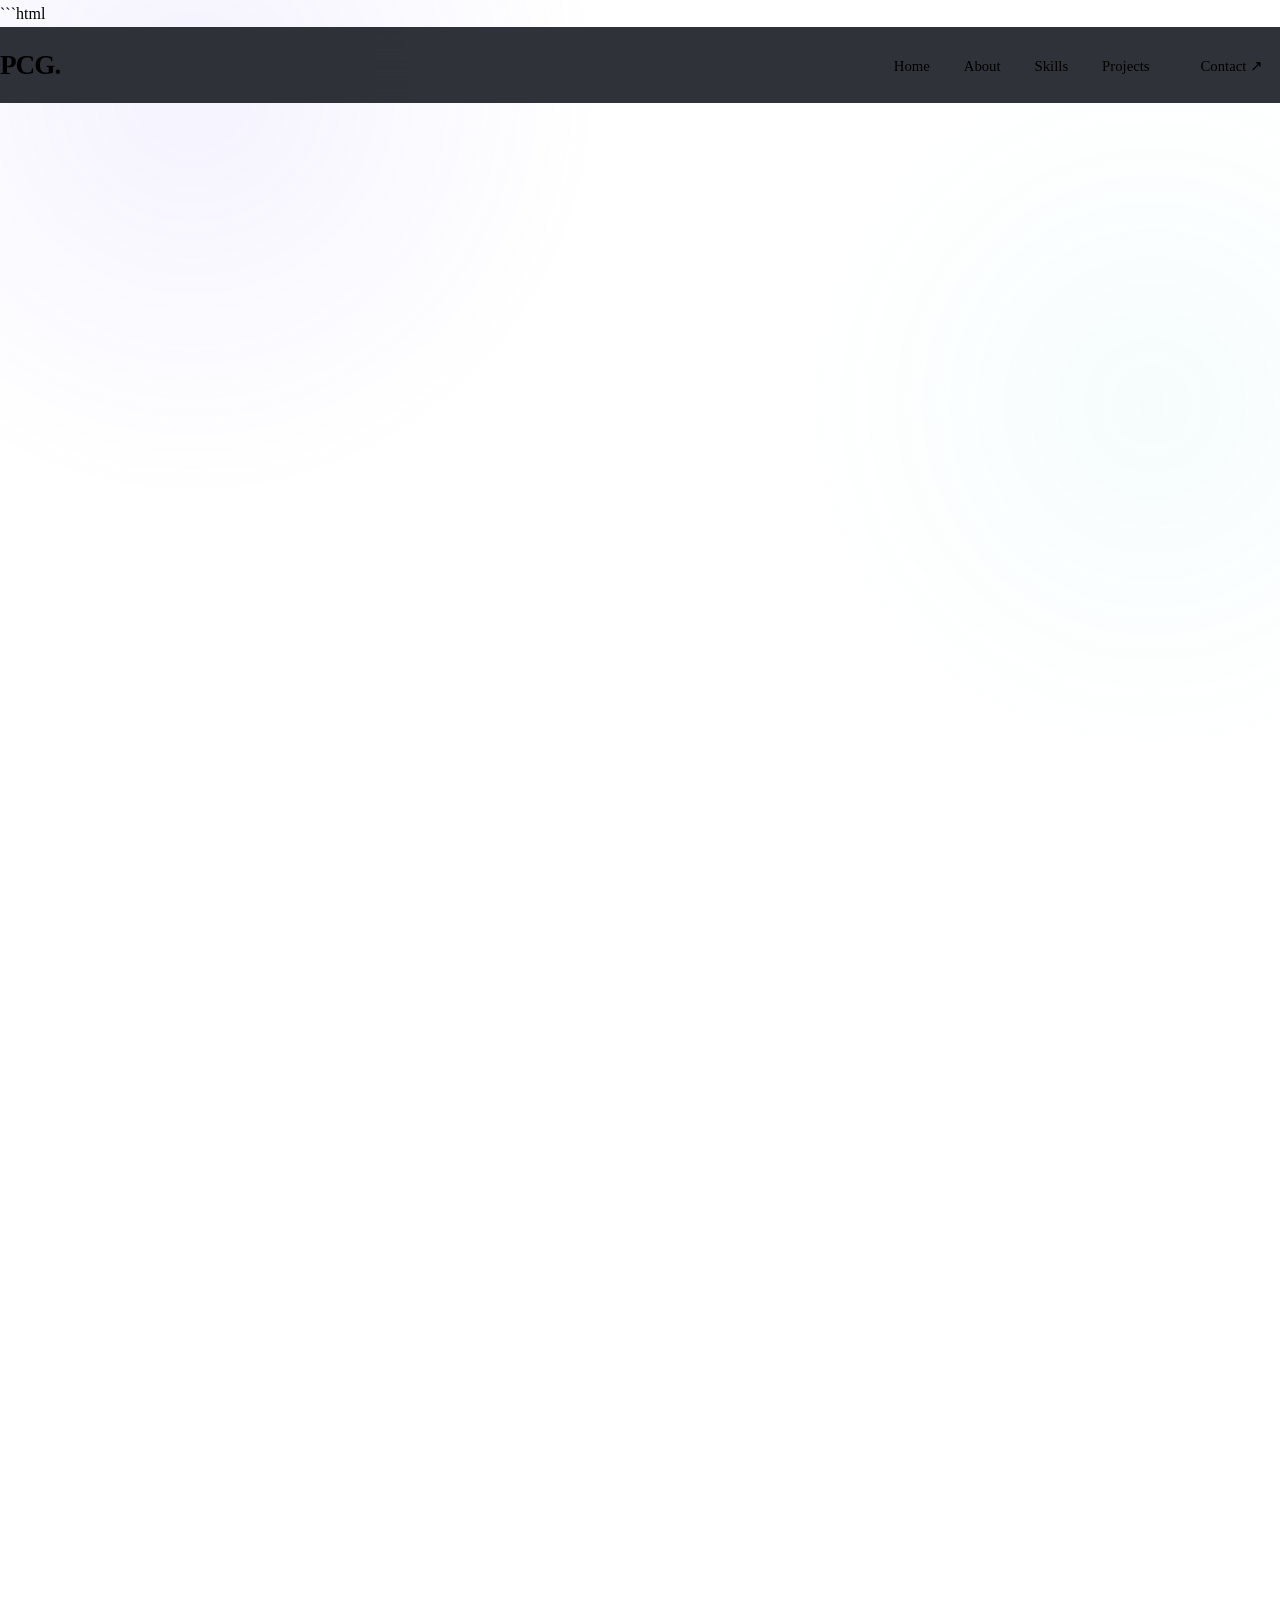
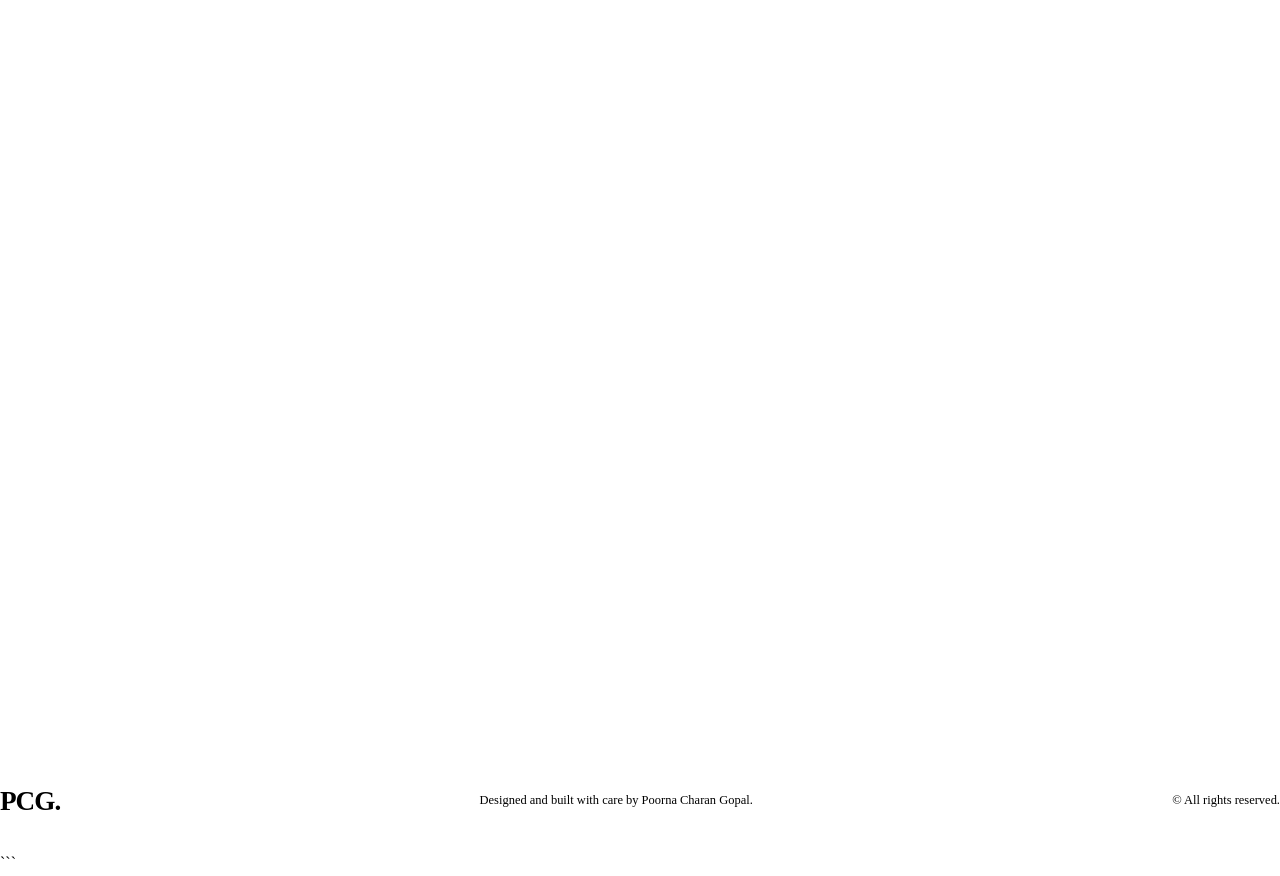
==== commit d4df2ac3: "Update index.html" ====
--- a/index.html
+++ b/index.html
@@ -1,396 +1,647 @@
+```html
 <!DOCTYPE html>
 <html lang="en">
 <head>
-  <meta charset="UTF-8" />
-  <meta name="viewport" content="width=device-width, initial-scale=1.0" />
-  <meta name="theme-color" content="#0b1020" />
-  <meta name="description" content="Portfolio of Poorna Charan Gopal — Computer Science undergraduate at NIT Patna building full-stack web applications and developer tools." />
-  <title>Poorna Charan Gopal | Developer Portfolio</title>
-  <link rel="preconnect" href="https://fonts.googleapis.com">
-  <link rel="preconnect" href="https://fonts.gstatic.com" crossorigin>
-  <link href="https://fonts.googleapis.com/css2?family=DM+Mono:wght@400;500&family=Manrope:wght@400;500;600;700;800&display=swap" rel="stylesheet">
-  <style>
-    :root {
-      --bg: #090d19;
-      --panel: rgba(17, 24, 43, .76);
-      --panel-solid: #11182b;
-      --text: #f3f5ff;
-      --muted: #a4aec7;
-      --line: rgba(163, 178, 219, .17);
-      --accent: #9b8cff;
-      --accent2: #5de1c2;
-      --shadow: 0 22px 70px rgba(0,0,0,.24);
-      --max: 1120px;
-    }
-    * { box-sizing: border-box; }
-    html { scroll-behavior: smooth; scroll-padding-top: 86px; }
-    body {
-      margin: 0; color: var(--text); background:
-      radial-gradient(ellipse at 15% 0%, rgba(104, 83, 230, .18), transparent 36rem),
-      radial-gradient(ellipse at 100% 35%, rgba(45, 203, 177, .09), transparent 34rem), var(--bg);
-      font-family: "Manrope", sans-serif; line-height: 1.65;
-    }
-    a { color: inherit; text-decoration: none; }
-    button { font: inherit; }
-    .wrap { width: min(var(--max), calc(100% - 40px)); margin: 0 auto; }
-    .nav-wrap { position: sticky; top: 0; z-index: 20; backdrop-filter: blur(18px); background: rgba(9,13,25,.76); border-bottom: 1px solid var(--line); }
-    nav { height: 72px; display: flex; align-items: center; justify-content: space-between; gap: 24px; }
-    .brand { font-weight: 800; letter-spacing: -.06em; font-size: 1.25rem; }
-    .brand span { color: var(--accent2); }
-    .nav-links { display: flex; align-items: center; gap: 25px; color: var(--muted); font-size: .88rem; }
-    .nav-links a:hover, .text-link:hover { color: var(--accent2); }
-    .nav-cta { padding: 10px 15px; border: 1px solid var(--line); border-radius: 999px; color: var(--text) !important; }
-    .menu-btn { display: none; background: transparent; border: 1px solid var(--line); color: var(--text); border-radius: 10px; padding: 7px 11px; }
-    .hero { min-height: 690px; display: grid; grid-template-columns: 1.2fr .8fr; gap: 52px; align-items: center; padding: 76px 0 86px; }
-    .eyebrow { display: inline-flex; align-items: center; gap: 10px; font-family: "DM Mono", monospace; color: var(--accent2); font-size: .78rem; letter-spacing: .06em; text-transform: uppercase; }
-    .dot { width: 7px; height: 7px; border-radius: 50%; background: var(--accent2); box-shadow: 0 0 14px var(--accent2); }
-    h1 { font-size: clamp(3rem, 6vw, 5.6rem); line-height: 1.04; letter-spacing: -.075em; margin: 22px 0 24px; }
-    .gradient { background: linear-gradient(105deg, #b5aaff 10%, #70e9d0 90%); -webkit-background-clip: text; background-clip: text; color: transparent; }
-    .hero-copy { color: var(--muted); max-width: 620px; font-size: 1.07rem; }
-    .hero-copy strong { color: var(--text); font-weight: 700; }
-    .actions { display: flex; gap: 12px; flex-wrap: wrap; margin-top: 30px; }
-    .btn { display: inline-flex; align-items: center; justify-content: center; gap: 9px; padding: 12px 18px; border-radius: 12px; border: 1px solid var(--line); font-weight: 700; font-size: .91rem; transition: transform .2s, border-color .2s, background .2s; cursor: pointer; }
-    .btn:hover { transform: translateY(-2px); border-color: rgba(155,140,255,.65); }
-    .btn-primary { color: #0b1020; background: linear-gradient(110deg, #b7aaff, #78e8d2); border: none; }
-    .btn-secondary { background: rgba(255,255,255,.035); }
-    .hero-meta { display: flex; gap: 22px; flex-wrap: wrap; margin-top: 34px; color: var(--muted); font-size: .83rem; }
-    .hero-meta span { display: flex; gap: 8px; align-items: center; }
-    .hero-meta b { color: var(--text); font-weight: 700; }
-    .hero-visual { position: relative; min-height: 420px; display: grid; place-items: center; }
-    .orbit { position: absolute; width: 330px; height: 330px; border: 1px solid rgba(155,140,255,.22); border-radius: 50%; animation: spin 30s linear infinite; }
-    .orbit::before, .orbit::after { content: ""; position: absolute; border-radius: 50%; background: var(--accent2); box-shadow: 0 0 25px var(--accent2); width: 8px; height: 8px; }
-    .orbit::before { top: 37px; left: 50px; } .orbit::after { right: 14px; bottom: 85px; background: var(--accent); box-shadow: 0 0 25px var(--accent); }
-    .orbit.two { width: 260px; height: 260px; border-color: rgba(93,225,194,.2); animation-direction: reverse; animation-duration: 24s; }
-    .code-card { z-index: 1; width: min(100%, 360px); border: 1px solid rgba(176,187,224,.2); background: rgba(15,22,40,.88); border-radius: 20px; box-shadow: var(--shadow); overflow: hidden; transform: rotate(-2deg); }
-    .code-top { display: flex; gap: 6px; align-items: center; padding: 14px 16px; border-bottom: 1px solid var(--line); color: var(--muted); font-family: "DM Mono", monospace; font-size: .72rem; }
-    .traffic { width: 8px; height: 8px; border-radius: 50%; background: #ff7d91; } .traffic:nth-child(2) { background: #ffce70; } .traffic:nth-child(3) { background: #62e2b8; }
-    pre { margin: 0; padding: 24px; font: .83rem/2 "DM Mono", monospace; color: #d9def4; white-space: pre-wrap; }
-    .code-purple { color: #b7a5ff; } .code-green { color: #7ce7ce; } .code-yellow { color: #ffd58a; }
-    section { padding: 76px 0; }
-    .section-head { display: flex; justify-content: space-between; align-items: end; gap: 25px; margin-bottom: 32px; }
-    .section-kicker { color: var(--accent2); font: .76rem "DM Mono", monospace; text-transform: uppercase; letter-spacing: .12em; }
-    h2 { font-size: clamp(2rem, 4vw, 3rem); line-height: 1.15; letter-spacing: -.06em; margin: 10px 0 0; }
-    .section-intro { max-width: 480px; color: var(--muted); margin: 0; font-size: .93rem; }
-    .about-grid { display: grid; grid-template-columns: 1fr 1fr; gap: 18px; }
-    .panel { border: 1px solid var(--line); background: var(--panel); border-radius: 18px; padding: 25px; box-shadow: var(--shadow); }
-    .panel h3 { margin: 0 0 12px; font-size: 1.12rem; }
-    .panel p { color: var(--muted); margin: 0; font-size: .93rem; }
-    .stat-row { display: grid; grid-template-columns: repeat(3, 1fr); gap: 10px; margin-top: 17px; }
-    .stat { border: 1px solid var(--line); background: rgba(255,255,255,.025); border-radius: 12px; padding: 14px; }
-    .stat strong { display: block; font-size: 1.25rem; letter-spacing: -.04em; }
-    .stat small { color: var(--muted); font-size: .72rem; }
-    .skill-groups { display: grid; grid-template-columns: repeat(2, 1fr); gap: 16px; }
-    .skill-group { padding: 22px; border: 1px solid var(--line); border-radius: 16px; background: rgba(255,255,255,.025); }
-    .skill-group h3 { margin: 0 0 15px; font-size: .95rem; }
-    .tags { display: flex; flex-wrap: wrap; gap: 8px; }
-    .tag { padding: 7px 10px; border-radius: 8px; color: #dbe1f6; border: 1px solid rgba(163,178,219,.15); background: rgba(255,255,255,.035); font-size: .78rem; }
-    .project-filters { display: flex; gap: 8px; flex-wrap: wrap; margin-bottom: 22px; }
-    .filter { border: 1px solid var(--line); background: transparent; color: var(--muted); padding: 8px 13px; border-radius: 999px; font-size: .8rem; cursor: pointer; }
-    .filter.active, .filter:hover { color: var(--text); border-color: rgba(155,140,255,.7); background: rgba(155,140,255,.12); }
-    .projects-grid { display: grid; grid-template-columns: repeat(2, 1fr); gap: 18px; }
-    .project { display: flex; flex-direction: column; min-height: 280px; padding: 24px; border: 1px solid var(--line); border-radius: 18px; background: linear-gradient(145deg, rgba(20,28,49,.92), rgba(12,17,32,.9)); transition: transform .2s, border-color .2s; }
-    .project:hover { transform: translateY(-4px); border-color: rgba(155,140,255,.5); }
-    .project-top { display: flex; align-items: center; justify-content: space-between; gap: 12px; }
-    .project-icon { width: 44px; height: 44px; display: grid; place-items: center; border-radius: 13px; font-size: 1.25rem; background: rgba(155,140,255,.12); border: 1px solid rgba(155,140,255,.22); }
-    .project-type { font: .7rem "DM Mono", monospace; color: var(--accent2); text-transform: uppercase; }
-    .project h3 { margin: 19px 0 9px; font-size: 1.18rem; letter-spacing: -.03em; }
-    .project p { margin: 0 0 18px; color: var(--muted); font-size: .88rem; }
-    .project .tags { margin-top: auto; margin-bottom: 18px; }
-    .project .tag { font-size: .69rem; padding: 5px 8px; }
-    .project-links { display: flex; gap: 15px; font-size: .82rem; font-weight: 700; }
-    .text-link { color: #c4bcff; }
-    .timeline { border-left: 1px solid rgba(155,140,255,.35); margin-left: 8px; padding-left: 25px; display: grid; gap: 20px; }
-    .timeline-item { position: relative; }
-    .timeline-item::before { content: ""; position: absolute; width: 9px; height: 9px; border-radius: 50%; background: var(--accent2); left: -30px; top: 8px; box-shadow: 0 0 15px rgba(93,225,194,.55); }
-    .timeline-item h3 { margin: 0 0 4px; font-size: 1rem; }
-    .timeline-item p { margin: 0; color: var(--muted); font-size: .88rem; }
-    .contact-box { display: grid; grid-template-columns: 1.2fr .8fr; align-items: center; gap: 30px; padding: clamp(25px, 5vw, 48px); border: 1px solid rgba(155,140,255,.28); border-radius: 24px; background: radial-gradient(circle at 100% 0, rgba(93,225,194,.09), transparent 35%), linear-gradient(135deg, rgba(155,140,255,.12), rgba(17,24,43,.78)); }
-    .contact-box p { color: var(--muted); max-width: 560px; }
-    .contact-actions { display: flex; flex-direction: column; gap: 10px; }
-    footer { padding: 28px 0 36px; border-top: 1px solid var(--line); color: var(--muted); font-size: .8rem; }
-    .footer-inner { display: flex; justify-content: space-between; gap: 15px; flex-wrap: wrap; }
-    .reveal { opacity: 0; transform: translateY(18px); transition: opacity .65s ease, transform .65s ease; }
-    .reveal.visible { opacity: 1; transform: translateY(0); }
-    @keyframes spin { to { transform: rotate(360deg); } }
-    @media (max-width: 800px) {
-      .hero { grid-template-columns: 1fr; gap: 10px; padding-top: 65px; }
-      .hero-visual { min-height: 360px; }
-      .section-head { display: block; }
-      .section-intro { margin-top: 14px; }
-      .contact-box { grid-template-columns: 1fr; }
-    }
-    @media (max-width: 620px) {
-      .wrap { width: min(100% - 28px, var(--max)); }
-      nav { height: 64px; }
-      .menu-btn { display: inline-block; }
-      .nav-links { display: none; position: absolute; top: 64px; left: 0; right: 0; padding: 18px 20px; background: #0d1324; border-bottom: 1px solid var(--line); flex-direction: column; align-items: stretch; gap: 16px; }
-      .nav-links.open { display: flex; }
-      .nav-cta { text-align: center; }
-      h1 { font-size: clamp(2.8rem, 15vw, 4.2rem); }
-      .hero { min-height: auto; padding: 62px 0 50px; }
-      .hero-visual { min-height: 310px; }
-      .orbit { width: 260px; height: 260px; } .orbit.two { width: 205px; height: 205px; }
-      pre { padding: 18px; font-size: .73rem; }
-      section { padding: 56px 0; }
-      .about-grid, .skill-groups, .projects-grid { grid-template-columns: 1fr; }
-      .stat-row { grid-template-columns: repeat(3, 1fr); }
-      .stat { padding: 10px; } .stat strong { font-size: 1.05rem; }
-      .panel, .project { padding: 20px; }
-    }
-    @media (prefers-reduced-motion: reduce) {
-      *, *::before, *::after { animation-duration: .01ms !important; transition-duration: .01ms !important; scroll-behavior: auto !important; }
-      .reveal { opacity: 1; transform: none; }
-    }
-  </style>
+    <meta charset="UTF-8">
+    <meta name="viewport" content="width=device-width, initial-scale=1.0">
+
+    <meta name="description" content="Portfolio of Poorna Charan Gopal, a Computer Science student and full-stack developer.">
+
+    <title>Poorna Charan Gopal | Developer Portfolio</title>
+
+    <link rel="stylesheet" href="style.css">
+
+    <link rel="preconnect" href="https://fonts.googleapis.com">
+    <link rel="preconnect" href="https://fonts.gstatic.com" crossorigin>
+
+    <link
+        href="https://fonts.googleapis.com/css2?family=DM+Sans:wght@400;500;600;700&family=Space+Grotesk:wght@400;500;600;700&display=swap"
+        rel="stylesheet"
+    >
 </head>
+
 <body>
-  <div class="nav-wrap">
-    <nav class="wrap">
-      <a class="brand" href="#home">PCG<span>.</span></a>
-      <button class="menu-btn" id="menuBtn" aria-label="Toggle navigation" aria-expanded="false">Menu ☰</button>
-      <div class="nav-links" id="navLinks">
-        <a href="#about">About</a>
-        <a href="#skills">Skills</a>
-        <a href="#projects">Projects</a>
-        <a href="#journey">Journey</a>
-        <a class="nav-cta" href="#contact">Let's connect ↗</a>
-      </div>
-    </nav>
-  </div>
-
-  <main>
-    <header class="wrap hero" id="home">
-      <div class="hero-content">
-        <div class="eyebrow"><span class="dot"></span> Computer Science Undergraduate</div>
-        <h1>Hi, I'm<br><span class="gradient">Poorna Charan</span><br>Gopal.</h1>
-        <p class="hero-copy">I’m a CSE undergraduate at <strong>NIT Patna</strong> who enjoys turning ideas into useful web applications. I build with JavaScript, Node.js, databases, and browser technologies—and keep learning by shipping projects.</p>
-        <div class="actions">
-          <a class="btn btn-primary" href="#projects">Explore my work <span>↘</span></a>
-          <a class="btn btn-secondary" href="mailto:gollag.ug25.cs@nitp.ac.in">Contact me <span>↗</span></a>
+
+    <!-- Navigation -->
+    <header class="header">
+        <nav class="navbar container">
+            <a href="#home" class="logo">PCG<span>.</span></a>
+
+            <button
+                class="menu-toggle"
+                id="menuToggle"
+                aria-label="Toggle navigation"
+                aria-expanded="false"
+            >
+                ☰
+            </button>
+
+            <ul class="nav-links" id="navLinks">
+                <li><a href="#home">Home</a></li>
+                <li><a href="#about">About</a></li>
+                <li><a href="#skills">Skills</a></li>
+                <li><a href="#projects">Projects</a></li>
+                <li><a href="#contact" class="nav-contact">Contact ↗</a></li>
+            </ul>
+        </nav>
+    </header>
+
+    <main>
+
+        <!-- Hero -->
+        <section class="hero section" id="home">
+            <div class="container hero-grid">
+
+                <div class="hero-content reveal">
+                    <p class="eyebrow">
+                        <span class="status-dot"></span>
+                        COMPUTER SCIENCE STUDENT & DEVELOPER
+                    </p>
+
+                    <h1>
+                        Building things<br>
+                        for the <span class="gradient-text">web.</span>
+                    </h1>
+
+                    <p class="hero-description">
+                        Hi, I'm <strong>Poorna Charan Gopal</strong>, a Computer
+                        Science student at NIT Patna. I build web applications,
+                        explore new technologies, and solve problems through code.
+                    </p>
+
+                    <div class="hero-buttons">
+                        <a href="#projects" class="button button-primary">
+                            Explore my work ↗
+                        </a>
+
+                        <a href="#contact" class="button button-secondary">
+                            Get in touch
+                        </a>
+                    </div>
+
+                    <div class="hero-stats">
+                        <div>
+                            <h3>9.43</h3>
+                            <p>CGPA / 10</p>
+                        </div>
+
+                        <div>
+                            <h3>Full Stack</h3>
+                            <p>Development</p>
+                        </div>
+
+                        <div>
+                            <h3>C++</h3>
+                            <p>Problem Solving</p>
+                        </div>
+                    </div>
+                </div>
+
+                <div class="hero-visual reveal">
+                    <div class="orbit orbit-one"></div>
+                    <div class="orbit orbit-two"></div>
+
+                    <div class="profile-card">
+                        <div class="card-top">
+                            <span class="window-dot"></span>
+                            <span class="window-dot"></span>
+                            <span class="window-dot"></span>
+                            <span class="card-label">developer.js</span>
+                        </div>
+
+                        <div class="code-content">
+                            <p><span class="code-purple">const</span> developer = {</p>
+                            <p class="indent">
+                                name:
+                                <span class="code-green">"Poorna"</span>,
+                            </p>
+                            <p class="indent">
+                                college:
+                                <span class="code-green">"NIT Patna"</span>,
+                            </p>
+                            <p class="indent">
+                                role:
+                                <span class="code-green">"Full Stack Developer"</span>,
+                            </p>
+                            <p class="indent">
+                                passion:
+                                <span class="code-green">"Building projects"</span>,
+                            </p>
+                            <p class="indent">
+                                learning:
+                                <span class="code-green">"Every day"</span>
+                            </p>
+                            <p>};</p>
+                            <br>
+                            <p>
+                                <span class="code-purple">console</span>.log(
+                            </p>
+                            <p class="indent">
+                                <span class="code-green">"Let's build something!"</span>
+                            </p>
+                            <p>);</p>
+                        </div>
+
+                        <div class="card-footer">
+                            <span>● Available for opportunities</span>
+                            <span>UTF-8</span>
+                        </div>
+                    </div>
+
+                    <div class="floating-badge badge-top">
+                        <span>✦</span> Always learning
+                    </div>
+
+                    <div class="floating-badge badge-bottom">
+                        <span>⌘</span> Clean code
+                    </div>
+                </div>
+
+            </div>
+        </section>
+
+        <!-- About -->
+        <section class="section about-section" id="about">
+            <div class="container">
+
+                <div class="section-heading reveal">
+                    <p class="eyebrow">A LITTLE ABOUT ME</p>
+                    <h2>Curious mind.<br><span class="gradient-text">Builder mindset.</span></h2>
+                </div>
+
+                <div class="about-grid">
+                    <div class="about-text reveal">
+                        <p>
+                            I'm a Computer Science and Engineering student at the
+                            <strong>National Institute of Technology, Patna</strong>,
+                            passionate about software development and problem solving.
+                        </p>
+
+                        <p>
+                            I enjoy turning ideas into useful applications. My
+                            experience includes building server-rendered websites,
+                            working with databases, implementing authentication,
+                            and exploring browser extensions.
+                        </p>
+
+                        <p>
+                            Currently, I'm strengthening my Data Structures and
+                            Algorithms skills while building projects that help me
+                            understand software engineering beyond the classroom.
+                        </p>
+
+                        <a
+                            href="https://github.com/poornacharangopal-art"
+                            target="_blank"
+                            rel="noopener noreferrer"
+                            class="text-link"
+                        >
+                            Explore my GitHub ↗
+                        </a>
+                    </div>
+
+                    <div class="about-cards reveal">
+                        <article class="info-card">
+                            <span class="info-icon">🎓</span>
+                            <div>
+                                <h3>Education</h3>
+                                <p>B.Tech in Computer Science and Engineering</p>
+                                <small>NIT Patna · 2025–2029</small>
+                            </div>
+                        </article>
+
+                        <article class="info-card">
+                            <span class="info-icon">💻</span>
+                            <div>
+                                <h3>Development</h3>
+                                <p>Backend-focused full-stack development</p>
+                                <small>Node.js · Express · MongoDB</small>
+                            </div>
+                        </article>
+
+                        <article class="info-card">
+                            <span class="info-icon">🧠</span>
+                            <div>
+                                <h3>Problem Solving</h3>
+                                <p>Data structures and algorithms</p>
+                                <small>C++ · LeetCode</small>
+                            </div>
+                        </article>
+                    </div>
+                </div>
+
+            </div>
+        </section>
+
+        <!-- Skills -->
+        <section class="section" id="skills">
+            <div class="container">
+
+                <div class="section-heading reveal">
+                    <p class="eyebrow">WHAT I WORK WITH</p>
+                    <h2>My <span class="gradient-text">toolkit.</span></h2>
+                    <p class="section-description">
+                        Technologies I use and concepts I'm continuously learning.
+                    </p>
+                </div>
+
+                <div class="skills-grid">
+
+                    <article class="skill-card reveal">
+                        <div class="skill-icon">⌨</div>
+                        <h3>Languages</h3>
+                        <div class="skill-tags">
+                            <span>C++</span>
+                            <span>JavaScript</span>
+                            <span>TypeScript</span>
+                            <span>Python</span>
+                            <span>SQL</span>
+                        </div>
+                    </article>
+
+                    <article class="skill-card reveal">
+                        <div class="skill-icon">◈</div>
+                        <h3>Frontend</h3>
+                        <div class="skill-tags">
+                            <span>HTML</span>
+                            <span>CSS</span>
+                            <span>EJS</span>
+                            <span>Responsive UI</span>
+                        </div>
+                    </article>
+
+                    <article class="skill-card reveal">
+                        <div class="skill-icon">⌘</div>
+                        <h3>Backend</h3>
+                        <div class="skill-tags">
+                            <span>Node.js</span>
+                            <span>Express.js</span>
+                            <span>REST APIs</span>
+                            <span>Socket.IO</span>
+                        </div>
+                    </article>
+
+                    <article class="skill-card reveal">
+                        <div class="skill-icon">▤</div>
+                        <h3>Databases</h3>
+                        <div class="skill-tags">
+                            <span>MongoDB</span>
+                            <span>Mongoose</span>
+                            <span>MySQL</span>
+                            <span>PostgreSQL</span>
+                        </div>
+                    </article>
+
+                    <article class="skill-card reveal">
+                        <div class="skill-icon">⚙</div>
+                        <h3>Tools & Platforms</h3>
+                        <div class="skill-tags">
+                            <span>Git</span>
+                            <span>GitHub</span>
+                            <span>VS Code</span>
+                            <span>Render</span>
+                            <span>Chrome Extensions</span>
+                        </div>
+                    </article>
+
+                    <article class="skill-card reveal">
+                        <div class="skill-icon">◎</div>
+                        <h3>Core Concepts</h3>
+                        <div class="skill-tags">
+                            <span>DSA</span>
+                            <span>OOP</span>
+                            <span>Authentication</span>
+                            <span>DBMS</span>
+                            <span>HTTP</span>
+                        </div>
+                    </article>
+
+                </div>
+            </div>
+        </section>
+
+        <!-- Projects -->
+        <section class="section projects-section" id="projects">
+            <div class="container">
+
+                <div class="section-heading reveal">
+                    <p class="eyebrow">SELECTED WORK</p>
+                    <h2>Things I've <span class="gradient-text">built.</span></h2>
+                    <p class="section-description">
+                        Projects that turn concepts into working software.
+                    </p>
+                </div>
+
+                <div class="project-filters reveal">
+                    <button class="filter-button active" data-filter="all">All</button>
+                    <button class="filter-button" data-filter="web">Web Apps</button>
+                    <button class="filter-button" data-filter="tools">Tools</button>
+                    <button class="filter-button" data-filter="extension">Extensions</button>
+                </div>
+
+                <div class="projects-grid">
+
+                    <article class="project-card reveal" data-category="web">
+                        <div class="project-top">
+                            <span class="project-number">01 / WEB APP</span>
+                            <span class="project-symbol">↗</span>
+                        </div>
+
+                        <h3>NIT Bazaar</h3>
+
+                        <p>
+                            A college marketplace concept designed to help students
+                            buy and sell products through a web interface.
+                        </p>
+
+                        <div class="project-tags">
+                            <span>Node.js</span>
+                            <span>Express</span>
+                            <span>MongoDB</span>
+                            <span>EJS</span>
+                        </div>
+
+                        <a
+                            href="https://github.com/poornacharangopal-art"
+                            target="_blank"
+                            rel="noopener noreferrer"
+                            class="project-link"
+                        >
+                            View on GitHub ↗
+                        </a>
+                    </article>
+
+                    <article class="project-card reveal" data-category="web">
+                        <div class="project-top">
+                            <span class="project-number">02 / WEB APP</span>
+                            <span class="project-symbol">↗</span>
+                        </div>
+
+                        <h3>CareerAI</h3>
+
+                        <p>
+                            An AI-assisted career tool concept for resume review
+                            and discovering relevant job opportunities.
+                        </p>
+
+                        <div class="project-tags">
+                            <span>Node.js</span>
+                            <span>AI API</span>
+                            <span>Playwright</span>
+                            <span>JavaScript</span>
+                        </div>
+
+                        <a
+                            href="https://github.com/poornacharangopal-art"
+                            target="_blank"
+                            rel="noopener noreferrer"
+                            class="project-link"
+                        >
+                            View on GitHub ↗
+                        </a>
+                    </article>
+
+                    <article class="project-card reveal" data-category="extension">
+                        <div class="project-top">
+                            <span class="project-number">03 / EXTENSION</span>
+                            <span class="project-symbol">↗</span>
+                        </div>
+
+                        <h3>My YT Bookmarks</h3>
+
+                        <p>
+                            A Chrome extension concept for saving and organizing
+                            useful YouTube video timestamps for later viewing.
+                        </p>
+
+                        <div class="project-tags">
+                            <span>JavaScript</span>
+                            <span>Chrome API</span>
+                            <span>Manifest V3</span>
+                        </div>
+
+                        <a
+                            href="https://github.com/poornacharangopal-art"
+                            target="_blank"
+                            rel="noopener noreferrer"
+                            class="project-link"
+                        >
+                            View on GitHub ↗
+                        </a>
+                    </article>
+
+                    <article class="project-card reveal" data-category="web">
+                        <div class="project-top">
+                            <span class="project-number">04 / WEB APP</span>
+                            <span class="project-symbol">↗</span>
+                        </div>
+
+                        <h3>CollegeERP</h3>
+
+                        <p>
+                            A college management application concept for organizing
+                            academic information and student-facing workflows.
+                        </p>
+
+                        <div class="project-tags">
+                            <span>Express</span>
+                            <span>EJS</span>
+                            <span>MongoDB</span>
+                            <span>Sessions</span>
+                        </div>
+
+                        <a
+                            href="https://github.com/poornacharangopal-art/CollegeERP"
+                            target="_blank"
+                            rel="noopener noreferrer"
+                            class="project-link"
+                        >
+                            View on GitHub ↗
+                        </a>
+                    </article>
+
+                    <article class="project-card reveal" data-category="tools">
+                        <div class="project-top">
+                            <span class="project-number">05 / TOOL</span>
+                            <span class="project-symbol">↗</span>
+                        </div>
+
+                        <h3>Price Tracker</h3>
+
+                        <p>
+                            A price-monitoring tool concept that checks product
+                            prices periodically and can notify users of changes.
+                        </p>
+
+                        <div class="project-tags">
+                            <span>Node.js</span>
+                            <span>Cheerio</span>
+                            <span>node-cron</span>
+                            <span>Nodemailer</span>
+                        </div>
+
+                        <a
+                            href="https://github.com/poornacharangopal-art"
+                            target="_blank"
+                            rel="noopener noreferrer"
+                            class="project-link"
+                        >
+                            View on GitHub ↗
+                        </a>
+                    </article>
+
+                    <article class="project-card reveal" data-category="extension">
+                        <div class="project-top">
+                            <span class="project-number">06 / EXTENSION</span>
+                            <span class="project-symbol">↗</span>
+                        </div>
+
+                        <h3>SiteShield</h3>
+
+                        <p>
+                            A browser extension project exploring website controls
+                            and request filtering using Chrome extension APIs.
+                        </p>
+
+                        <div class="project-tags">
+                            <span>JavaScript</span>
+                            <span>Manifest V3</span>
+                            <span>Chrome API</span>
+                        </div>
+
+                        <a
+                            href="https://github.com/poornacharangopal-art"
+                            target="_blank"
+                            rel="noopener noreferrer"
+                            class="project-link"
+                        >
+                            View on GitHub ↗
+                        </a>
+                    </article>
+
+                </div>
+
+                <div class="github-cta reveal">
+                    <p>Want to explore more of my work?</p>
+
+                    <a
+                        href="https://github.com/poornacharangopal-art"
+                        target="_blank"
+                        rel="noopener noreferrer"
+                        class="button button-secondary"
+                    >
+                        More on GitHub ↗
+                    </a>
+                </div>
+
+            </div>
+        </section>
+
+        <!-- Journey -->
+        <section class="section" id="journey">
+            <div class="container">
+
+                <div class="section-heading reveal">
+                    <p class="eyebrow">MY JOURNEY</p>
+                    <h2>Learning by <span class="gradient-text">building.</span></h2>
+                </div>
+
+                <div class="timeline">
+
+                    <article class="timeline-item reveal">
+                        <div class="timeline-marker"></div>
+                        <div class="timeline-content">
+                            <span class="timeline-date">2025 — 2029</span>
+                            <h3>B.Tech — Computer Science & Engineering</h3>
+                            <p>National Institute of Technology, Patna</p>
+                            <small>Currently pursuing my undergraduate degree.</small>
+                        </div>
+                    </article>
+
+                    <article class="timeline-item reveal">
+                        <div class="timeline-marker"></div>
+                        <div class="timeline-content">
+                            <span class="timeline-date">ONGOING</span>
+                            <h3>Full-Stack Development</h3>
+                            <p>Building applications and exploring backend systems.</p>
+                            <small>Node.js · Express · MongoDB · SQL</small>
+                        </div>
+                    </article>
+
+                    <article class="timeline-item reveal">
+                        <div class="timeline-marker"></div>
+                        <div class="timeline-content">
+                            <span class="timeline-date">ONGOING</span>
+                            <h3>Data Structures & Algorithms</h3>
+                            <p>Practicing coding problems and improving problem-solving skills.</p>
+                            <small>C++ · LeetCode · Competitive Programming</small>
+                        </div>
+                    </article>
+
+                </div>
+
+            </div>
+        </section>
+
+        <!-- Contact -->
+        <section class="section contact-section" id="contact">
+            <div class="container">
+
+                <div class="contact-card reveal">
+                    <p class="eyebrow">HAVE AN IDEA?</p>
+
+                    <h2>
+                        Let's build something<br>
+                        <span class="gradient-text">meaningful.</span>
+                    </h2>
+
+                    <p class="contact-description">
+                        I'm interested in software development opportunities,
+                        internships, collaborations, and interesting projects.
+                    </p>
+
+                    <a
+                        href="mailto:gollag.ug25.cs@nitp.ac.in"
+                        class="button button-primary"
+                    >
+                        Email me ↗
+                    </a>
+
+                    <div class="social-links">
+                        <a
+                            href="https://github.com/poornacharangopal-art"
+                            target="_blank"
+                            rel="noopener noreferrer"
+                        >
+                            GitHub ↗
+                        </a>
+
+                        <a href="mailto:gollag.ug25.cs@nitp.ac.in">
+                            Email ↗
+                        </a>
+                    </div>
+                </div>
+
+            </div>
+        </section>
+
+    </main>
+
+    <!-- Footer -->
+    <footer class="footer">
+        <div class="container footer-content">
+            <a href="#home" class="logo">PCG<span>.</span></a>
+
+            <p>
+                Designed and built with care by Poorna Charan Gopal.
+            </p>
+
+            <p>© <span id="currentYear"></span> All rights reserved.</p>
         </div>
-        <div class="hero-meta">
-          <span>⌁ <b>9.43/10</b> CGPA</span>
-          <span>⌘ <b>Full-stack</b> development</span>
-          <span>⌖ <b>Patna, India</b></span>
-        </div>
-      </div>
-      <div class="hero-visual" aria-label="Decorative code illustration">
-        <div class="orbit"></div><div class="orbit two"></div>
-        <div class="code-card">
-          <div class="code-top"><span class="traffic"></span><span class="traffic"></span><span class="traffic"></span><span style="margin-left:8px">developer.js</span></div>
-          <pre><span class="code-purple">const</span> developer = {
-  name: <span class="code-green">"Poorna"</span>,
-  campus: <span class="code-green">"NIT Patna"</span>,
-  focus: [
-    <span class="code-yellow">"Full-stack"</span>,
-    <span class="code-yellow">"Problem solving"</span>
-  ],
-  learning: <span class="code-green">true</span>
-};
-
-<span class="code-purple">while</span> (curious) {
-  build();
-  learn();
-}</pre>
-        </div>
-      </div>
-    </header>
-
-    <section id="about">
-      <div class="wrap">
-        <div class="section-head reveal">
-          <div><div class="section-kicker">01 / About me</div><h2>Building things.<br><span class="gradient">Learning by doing.</span></h2></div>
-          <p class="section-intro">I like understanding how applications work end to end—from a user clicking a button to backend logic, database operations, and the final response.</p>
-        </div>
-        <div class="about-grid">
-          <article class="panel reveal">
-            <h3>A little about my approach</h3>
-            <p>I enjoy creating practical tools: a college marketplace, browser extensions, AI-assisted utilities, and applications that work with real data. I focus on understanding the fundamentals, writing maintainable code, and improving through iteration.</p>
-          </article>
-          <article class="panel reveal">
-            <h3>At a glance</h3>
-            <p>Currently pursuing a B.Tech in Computer Science and Engineering at the National Institute of Technology Patna.</p>
-            <div class="stat-row">
-              <div class="stat"><strong>9.43</strong><small>CGPA / 10</small></div>
-              <div class="stat"><strong>Full-stack</strong><small>Focus area</small></div>
-              <div class="stat"><strong>C++</strong><small>DSA practice</small></div>
-            </div>
-          </article>
-        </div>
-      </div>
-    </section>
-
-    <section id="skills">
-      <div class="wrap">
-        <div class="section-head reveal">
-          <div><div class="section-kicker">02 / Toolkit</div><h2>Technologies I work with.</h2></div>
-          <p class="section-intro">A practical stack for building web applications, data-driven features, and browser-based tools.</p>
-        </div>
-        <div class="skill-groups">
-          <div class="skill-group reveal"><h3>Languages</h3><div class="tags"><span class="tag">C++</span><span class="tag">JavaScript</span><span class="tag">TypeScript</span><span class="tag">Python</span><span class="tag">SQL</span></div></div>
-          <div class="skill-group reveal"><h3>Frontend</h3><div class="tags"><span class="tag">HTML5</span><span class="tag">CSS3</span><span class="tag">EJS</span><span class="tag">Responsive UI</span><span class="tag">Manifest V3</span></div></div>
-          <div class="skill-group reveal"><h3>Backend & APIs</h3><div class="tags"><span class="tag">Node.js</span><span class="tag">Express.js</span><span class="tag">REST APIs</span><span class="tag">Socket.IO</span><span class="tag">Nodemailer</span></div></div>
-          <div class="skill-group reveal"><h3>Databases & Tools</h3><div class="tags"><span class="tag">MongoDB</span><span class="tag">Mongoose</span><span class="tag">MySQL</span><span class="tag">Git</span><span class="tag">GitHub</span><span class="tag">Render</span></div></div>
-        </div>
-      </div>
-    </section>
-
-    <section id="projects">
-      <div class="wrap">
-        <div class="section-head reveal">
-          <div><div class="section-kicker">03 / Selected work</div><h2>Projects with a purpose.</h2></div>
-          <p class="section-intro">A selection of projects exploring full-stack workflows, browser extensions, automation, and AI-assisted tools.</p>
-        </div>
-        <div class="project-filters reveal" role="group" aria-label="Filter projects">
-          <button class="filter active" data-filter="all">All projects</button>
-          <button class="filter" data-filter="fullstack">Full-stack</button>
-          <button class="filter" data-filter="extension">Extensions</button>
-          <button class="filter" data-filter="ai">AI & automation</button>
-        </div>
-        <div class="projects-grid">
-          <article class="project reveal" data-category="fullstack">
-            <div class="project-top"><div class="project-icon">🛍️</div><span class="project-type">Full-stack app</span></div>
-            <h3>NIT Bazaar</h3>
-            <p>A college-focused marketplace built with server-rendered pages, session-based user flows, email OTP verification, and product image uploads.</p>
-            <div class="tags"><span class="tag">Node.js</span><span class="tag">Express</span><span class="tag">EJS</span><span class="tag">MongoDB</span><span class="tag">Multer</span></div>
-            <div class="project-links"><a class="text-link" href="https://github.com/poornacharangopal-art/E-commerenceNIT-Bazaar" target="_blank" rel="noreferrer">Source code ↗</a></div>
-          </article>
-          <article class="project reveal" data-category="ai">
-            <div class="project-top"><div class="project-icon">🤖</div><span class="project-type">AI & automation</span></div>
-            <h3>CareerAI — Job Finder & Resume Reviewer</h3>
-            <p>An AI-assisted career utility concept that uses Gemini for resume feedback and explores browser automation for job discovery workflows.</p>
-            <div class="tags"><span class="tag">JavaScript</span><span class="tag">Node.js</span><span class="tag">Gemini API</span><span class="tag">Playwright</span></div>
-            <div class="project-links"><a class="text-link" href="https://github.com/poornacharangopal-art" target="_blank" rel="noreferrer">GitHub profile ↗</a></div>
-          </article>
-          <article class="project reveal" data-category="extension">
-            <div class="project-top"><div class="project-icon">▶️</div><span class="project-type">Browser extension</span></div>
-            <h3>My YT Bookmarks</h3>
-            <p>A Chrome extension for saving YouTube video bookmarks, using content scripts, popup interactions, service-worker messaging, and Chrome storage.</p>
-            <div class="tags"><span class="tag">JavaScript</span><span class="tag">Manifest V3</span><span class="tag">Chrome Storage</span></div>
-            <div class="project-links"><a class="text-link" href="https://github.com/poornacharangopal-art" target="_blank" rel="noreferrer">GitHub profile ↗</a></div>
-          </article>
-          <article class="project reveal" data-category="fullstack">
-            <div class="project-top"><div class="project-icon">🎓</div><span class="project-type">Web application</span></div>
-            <h3>CollegeERP</h3>
-            <p>A server-rendered college ERP application exploring session-driven workflows, Express routing, database models, and deployment configuration.</p>
-            <div class="tags"><span class="tag">Node.js</span><span class="tag">Express</span><span class="tag">EJS</span><span class="tag">MongoDB</span></div>
-            <div class="project-links"><a class="text-link" href="https://github.com/poornacharangopal-art/CollegeERP" target="_blank" rel="noreferrer">Source code ↗</a></div>
-          </article>
-          <article class="project reveal" data-category="fullstack">
-            <div class="project-top"><div class="project-icon">📉</div><span class="project-type">Automation tool</span></div>
-            <h3>Price Tracker</h3>
-            <p>A price-monitoring tool exploring product-page scraping, scheduled checks, MongoDB price history, email alerts, and chart-based tracking.</p>
-            <div class="tags"><span class="tag">Node.js</span><span class="tag">Cheerio</span><span class="tag">MongoDB</span><span class="tag">node-cron</span></div>
-            <div class="project-links"><a class="text-link" href="https://github.com/poornacharangopal-art" target="_blank" rel="noreferrer">GitHub profile ↗</a></div>
-          </article>
-          <article class="project reveal" data-category="extension">
-            <div class="project-top"><div class="project-icon">🛡️</div><span class="project-type">Browser extension</span></div>
-            <h3>SiteShield</h3>
-            <p>A Manifest V3 browser-extension project exploring request rules and browser storage to control selected web requests.</p>
-            <div class="tags"><span class="tag">JavaScript</span><span class="tag">Manifest V3</span><span class="tag">declarativeNetRequest</span></div>
-            <div class="project-links"><a class="text-link" href="https://github.com/poornacharangopal-art" target="_blank" rel="noreferrer">GitHub profile ↗</a></div>
-          </article>
-          <article class="project reveal" data-category="ai">
-            <div class="project-top"><div class="project-icon">♻️</div><span class="project-type">Sustainability</span></div>
-            <h3>Waste Wise</h3>
-            <p>A project focused on exploring a more convenient digital experience for waste awareness and responsible waste management.</p>
-            <div class="tags"><span class="tag">Web development</span><span class="tag">Problem solving</span></div>
-            <div class="project-links"><a class="text-link" href="https://github.com/poornacharangopal-art" target="_blank" rel="noreferrer">GitHub profile ↗</a></div>
-          </article>
-        </div>
-      </div>
-    </section>
-
-    <section id="journey">
-      <div class="wrap">
-        <div class="section-head reveal">
-          <div><div class="section-kicker">04 / Journey</div><h2>Learning with intention.</h2></div>
-          <p class="section-intro">My focus is on strengthening computer science fundamentals while building projects that demonstrate practical engineering skills.</p>
-        </div>
-        <div class="panel reveal">
-          <div class="timeline">
-            <div class="timeline-item"><h3>B.Tech — Computer Science & Engineering</h3><p>National Institute of Technology Patna · 2025–2029 · CGPA: 9.43/10</p></div>
-            <div class="timeline-item"><h3>Full-stack development</h3><p>Building with Node.js, Express, EJS, MongoDB, APIs, sessions, and browser extensions.</p></div>
-            <div class="timeline-item"><h3>Problem solving</h3><p>Practising data structures and algorithms in C++ through coding platforms and interview-style problems.</p></div>
-          </div>
-        </div>
-      </div>
-    </section>
-
-    <section id="contact">
-      <div class="wrap">
-        <div class="contact-box reveal">
-          <div>
-            <div class="section-kicker">05 / Contact</div>
-            <h2>Have a project or opportunity?</h2>
-            <p>I’m interested in software development internships, collaborative projects, and opportunities to build useful products. Feel free to reach out.</p>
-          </div>
-          <div class="contact-actions">
-            <a class="btn btn-primary" href="mailto:gollag.ug25.cs@nitp.ac.in">gollag.ug25.cs@nitp.ac.in ↗</a>
-            <a class="btn btn-secondary" href="https://github.com/poornacharangopal-art" target="_blank" rel="noreferrer">GitHub profile ↗</a>
-            <button class="btn btn-secondary" id="copyEmail" type="button">Copy email address ⧉</button>
-          </div>
-        </div>
-      </div>
-    </section>
-  </main>
-  <footer>
-    <div class="wrap footer-inner">
-      <span>© <span id="year"></span> Poorna Charan Gopal</span>
-      <span>Designed & built with HTML, CSS and JavaScript.</span>
-      <a class="text-link" href="#home">Back to top ↑</a>
-    </div>
-  </footer>
-  <div id="toast" role="status" aria-live="polite" style="position:fixed;bottom:22px;left:50%;transform:translate(-50%,20px);opacity:0;pointer-events:none;background:#e5fff7;color:#08151a;padding:10px 16px;border-radius:10px;font-size:.85rem;font-weight:700;transition:.25s;z-index:40">Email copied</div>
-  <script>
-    const menuBtn = document.querySelector("#menuBtn");
-    const navLinks = document.querySelector("#navLinks");
-    menuBtn.addEventListener("click", () => {
-      const open = navLinks.classList.toggle("open");
-      menuBtn.setAttribute("aria-expanded", String(open));
-    });
-    navLinks.querySelectorAll("a").forEach(link => link.addEventListener("click", () => {
-      navLinks.classList.remove("open");
-      menuBtn.setAttribute("aria-expanded", "false");
-    }));
-
-    document.querySelectorAll(".filter").forEach(button => {
-      button.addEventListener("click", () => {
-        document.querySelectorAll(".filter").forEach(item => item.classList.remove("active"));
-        button.classList.add("active");
-        const filter = button.dataset.filter;
-        document.querySelectorAll(".project").forEach(card => {
-          card.style.display = filter === "all" || card.dataset.category === filter ? "flex" : "none";
-        });
-      });
-    });
-
-    const observer = new IntersectionObserver(entries => {
-      entries.forEach(entry => {
-        if (entry.isIntersecting) {
-          entry.target.classList.add("visible");
-          observer.unobserve(entry.target);
-        }
-      });
-    }, { threshold: 0.12 });
-    document.querySelectorAll(".reveal").forEach(el => observer.observe(el));
-
-    document.querySelector("#year").textContent = new Date().getFullYear();
-    document.querySelector("#copyEmail").addEventListener("click", async () => {
-      const email = "gollag.ug25.cs@nitp.ac.in";
-      try {
-        await navigator.clipboard.writeText(email);
-        const toast = document.querySelector("#toast");
-        toast.style.opacity = "1";
-        toast.style.transform = "translate(-50%,0)";
-        setTimeout(() => {
-          toast.style.opacity = "0";
-          toast.style.transform = "translate(-50%,20px)";
-        }, 1800);
-      } catch {
-        window.location.href = "mailto:" + email;
-      }
-    });
-  </script>
+    </footer>
+
+    <script src="script.js"></script>
+
 </body>
 </html>
+```
--- a/style.css
+++ b/style.css
@@ -0,0 +1,1110 @@
+```css
+/* =========================
+   GLOBAL STYLES
+========================= */
+
+:root {
+    --bg: #080b12;
+    --bg-secondary: #0e1320;
+    --card: #111827;
+    --card-hover: #151e30;
+    --text: #f4f7ff;
+    --muted: #9aa7bc;
+    --accent: #8b7cff;
+    --accent-secondary: #46d9c8;
+    --border: rgba(255, 255, 255, 0.09);
+    --font-heading: "Space Grotesk", sans-serif;
+    --font-body: "DM Sans", sans-serif;
+    --radius: 18px;
+    --container: 1120px;
+}
+
+* {
+    margin: 0;
+    padding: 0;
+    box-sizing: border-box;
+}
+
+html {
+    scroll-behavior: smooth;
+    scroll-padding-top: 90px;
+}
+
+body {
+    background: var(--bg);
+    color: var(--text);
+    font-family: var(--font-body);
+    line-height: 1.7;
+    overflow-x: hidden;
+}
+
+body::before {
+    content: "";
+    position: fixed;
+    inset: 0;
+    z-index: -1;
+    pointer-events: none;
+    background:
+        radial-gradient(
+            circle at 15% 10%,
+            rgba(139, 124, 255, 0.09),
+            transparent 30%
+        ),
+        radial-gradient(
+            circle at 90% 45%,
+            rgba(70, 217, 200, 0.05),
+            transparent 28%
+        );
+}
+
+a {
+    text-decoration: none;
+    color: inherit;
+}
+
+button {
+    font: inherit;
+}
+
+button,
+a {
+    -webkit-tap-highlight-color: transparent;
+}
+
+ul {
+    list-style: none;
+}
+
+.container {
+    width: min(var(--container), calc(100% - 48px));
+    margin: 0 auto;
+}
+
+.section {
+    padding: 110px 0;
+}
+
+.gradient-text {
+    background: linear-gradient(
+        110deg,
+        var(--accent),
+        var(--accent-secondary)
+    );
+    -webkit-background-clip: text;
+    background-clip: text;
+    color: transparent;
+}
+
+.eyebrow {
+    display: flex;
+    align-items: center;
+    gap: 10px;
+    color: var(--accent-secondary);
+    font-size: 0.76rem;
+    font-weight: 700;
+    letter-spacing: 2px;
+    margin-bottom: 22px;
+}
+
+.status-dot {
+    height: 8px;
+    width: 8px;
+    border-radius: 50%;
+    background: var(--accent-secondary);
+    box-shadow: 0 0 12px rgba(70, 217, 200, 0.7);
+}
+
+.section-heading {
+    margin-bottom: 50px;
+}
+
+.section-heading h2 {
+    font-family: var(--font-heading);
+    font-size: clamp(2.2rem, 5vw, 3.5rem);
+    line-height: 1.15;
+    letter-spacing: -1.5px;
+}
+
+.section-description {
+    margin-top: 18px;
+    max-width: 560px;
+    color: var(--muted);
+}
+
+/* =========================
+   NAVIGATION
+========================= */
+
+.header {
+    position: sticky;
+    top: 0;
+    z-index: 100;
+    background: rgba(8, 11, 18, 0.84);
+    backdrop-filter: blur(18px);
+    border-bottom: 1px solid var(--border);
+}
+
+.navbar {
+    min-height: 76px;
+    display: flex;
+    justify-content: space-between;
+    align-items: center;
+}
+
+.logo {
+    font-family: var(--font-heading);
+    font-size: 1.7rem;
+    font-weight: 700;
+    letter-spacing: -1px;
+}
+
+.logo span {
+    color: var(--accent-secondary);
+}
+
+.nav-links {
+    display: flex;
+    align-items: center;
+    gap: 34px;
+}
+
+.nav-links a {
+    color: var(--muted);
+    font-size: 0.92rem;
+    transition: color 0.25s ease;
+}
+
+.nav-links a:hover {
+    color: var(--text);
+}
+
+.nav-links .nav-contact {
+    color: var(--text);
+    padding: 10px 17px;
+    border: 1px solid var(--border);
+    border-radius: 10px;
+}
+
+.nav-links .nav-contact:hover {
+    border-color: var(--accent);
+    background: rgba(139, 124, 255, 0.08);
+}
+
+.menu-toggle {
+    display: none;
+    background: transparent;
+    color: var(--text);
+    border: none;
+    font-size: 1.8rem;
+    cursor: pointer;
+}
+
+/* =========================
+   BUTTONS
+========================= */
+
+.button {
+    display: inline-flex;
+    justify-content: center;
+    align-items: center;
+    gap: 8px;
+    padding: 13px 21px;
+    border-radius: 10px;
+    font-weight: 700;
+    font-size: 0.92rem;
+    transition:
+        transform 0.25s ease,
+        background 0.25s ease,
+        border-color 0.25s ease;
+}
+
+.button:hover {
+    transform: translateY(-3px);
+}
+
+.button-primary {
+    color: #080b12;
+    background: linear-gradient(
+        110deg,
+        var(--accent),
+        var(--accent-secondary)
+    );
+}
+
+.button-primary:hover {
+    box-shadow: 0 8px 28px rgba(139, 124, 255, 0.2);
+}
+
+.button-secondary {
+    color: var(--text);
+    background: rgba(255, 255, 255, 0.025);
+    border: 1px solid var(--border);
+}
+
+.button-secondary:hover {
+    background: rgba(255, 255, 255, 0.06);
+    border-color: var(--accent);
+}
+
+/* =========================
+   HERO
+========================= */
+
+.hero {
+    min-height: 650px;
+    display: flex;
+    align-items: center;
+    padding-top: 85px;
+    padding-bottom: 100px;
+}
+
+.hero-grid {
+    display: grid;
+    grid-template-columns: 1.1fr 0.9fr;
+    align-items: center;
+    gap: 70px;
+}
+
+.hero h1 {
+    font-family: var(--font-heading);
+    font-size: clamp(3.3rem, 7vw, 5.4rem);
+    line-height: 1.05;
+    letter-spacing: -4px;
+    margin-bottom: 25px;
+}
+
+.hero-description {
+    color: var(--muted);
+    font-size: 1.04rem;
+    max-width: 550px;
+    margin-bottom: 30px;
+}
+
+.hero-description strong {
+    color: var(--text);
+}
+
+.hero-buttons {
+    display: flex;
+    flex-wrap: wrap;
+    gap: 14px;
+}
+
+.hero-stats {
+    display: flex;
+    gap: 40px;
+    margin-top: 55px;
+    padding-top: 25px;
+    border-top: 1px solid var(--border);
+}
+
+.hero-stats h3 {
+    font-family: var(--font-heading);
+    font-size: 1.4rem;
+    line-height: 1.4;
+}
+
+.hero-stats p {
+    color: var(--muted);
+    font-size: 0.8rem;
+}
+
+.hero-visual {
+    position: relative;
+    display: flex;
+    justify-content: center;
+    align-items: center;
+    min-height: 390px;
+}
+
+.orbit {
+    position: absolute;
+    border: 1px solid rgba(139, 124, 255, 0.16);
+    border-radius: 50%;
+    pointer-events: none;
+}
+
+.orbit-one {
+    width: 390px;
+    height: 390px;
+}
+
+.orbit-two {
+    width: 320px;
+    height: 320px;
+    border-color: rgba(70, 217, 200, 0.15);
+}
+
+.profile-card {
+    position: relative;
+    z-index: 2;
+    width: 100%;
+    max-width: 410px;
+    background: rgba(17, 24, 39, 0.92);
+    border: 1px solid rgba(255, 255, 255, 0.12);
+    border-radius: 16px;
+    overflow: hidden;
+    box-shadow: 0 30px 100px rgba(0, 0, 0, 0.35);
+    transform: rotate(-2deg);
+}
+
+.card-top {
+    display: flex;
+    align-items: center;
+    gap: 6px;
+    padding: 15px 18px;
+    border-bottom: 1px solid var(--border);
+}
+
+.window-dot {
+    height: 9px;
+    width: 9px;
+    background: #68758a;
+    border-radius: 50%;
+}
+
+.window-dot:first-child {
+    background: #ff7272;
+}
+
+.window-dot:nth-child(2) {
+    background: #ffc66d;
+}
+
+.window-dot:nth-child(3) {
+    background: #62d6a5;
+}
+
+.card-label {
+    margin-left: auto;
+    color: var(--muted);
+    font-size: 0.76rem;
+}
+
+.code-content {
+    padding: 28px 22px;
+    font-family: Consolas, "Courier New", monospace;
+    font-size: clamp(0.7rem, 1.5vw, 0.88rem);
+    line-height: 2;
+    overflow-wrap: anywhere;
+}
+
+.indent {
+    padding-left: 24px;
+}
+
+.code-purple {
+    color: #c3a5ff;
+}
+
+.code-green {
+    color: #82e7c4;
+}
+
+.card-footer {
+    display: flex;
+    justify-content: space-between;
+    gap: 10px;
+    padding: 12px 18px;
+    background: rgba(255, 255, 255, 0.025);
+    border-top: 1px solid var(--border);
+    color: var(--muted);
+    font-size: 0.7rem;
+}
+
+.card-footer span:first-child {
+    color: var(--accent-secondary);
+}
+
+.floating-badge {
+    position: absolute;
+    z-index: 3;
+    padding: 10px 14px;
+    background: #161d2d;
+    border: 1px solid var(--border);
+    border-radius: 10px;
+    font-size: 0.78rem;
+    box-shadow: 0 10px 30px rgba(0, 0, 0, 0.25);
+}
+
+.floating-badge span {
+    color: var(--accent-secondary);
+    margin-right: 5px;
+}
+
+.badge-top {
+    top: 35px;
+    right: -10px;
+}
+
+.badge-bottom {
+    bottom: 35px;
+    left: -10px;
+}
+
+/* =========================
+   ABOUT
+========================= */
+
+.about-section {
+    background: rgba(255, 255, 255, 0.018);
+    border-top: 1px solid var(--border);
+    border-bottom: 1px solid var(--border);
+}
+
+.about-grid {
+    display: grid;
+    grid-template-columns: 1fr 1fr;
+    gap: 70px;
+}
+
+.about-text p {
+    color: var(--muted);
+    margin-bottom: 20px;
+}
+
+.about-text strong {
+    color: var(--text);
+}
+
+.text-link {
+    display: inline-block;
+    color: var(--accent-secondary);
+    font-weight: 700;
+    margin-top: 10px;
+}
+
+.text-link:hover {
+    text-decoration: underline;
+}
+
+.about-cards {
+    display: grid;
+    gap: 16px;
+}
+
+.info-card {
+    display: flex;
+    gap: 18px;
+    padding: 22px;
+    background: var(--card);
+    border: 1px solid var(--border);
+    border-radius: var(--radius);
+    transition:
+        transform 0.25s ease,
+        border-color 0.25s ease;
+}
+
+.info-card:hover {
+    transform: translateY(-4px);
+    border-color: rgba(139, 124, 255, 0.45);
+}
+
+.info-icon {
+    display: grid;
+    place-items: center;
+    flex-shrink: 0;
+    width: 45px;
+    height: 45px;
+    background: rgba(139, 124, 255, 0.1);
+    border-radius: 12px;
+    font-size: 1.25rem;
+}
+
+.info-card h3 {
+    font-family: var(--font-heading);
+    font-size: 1.05rem;
+    margin-bottom: 4px;
+}
+
+.info-card p {
+    color: var(--muted);
+    font-size: 0.9rem;
+}
+
+.info-card small {
+    color: var(--accent-secondary);
+    font-size: 0.78rem;
+}
+
+/* =========================
+   SKILLS
+========================= */
+
+.skills-grid {
+    display: grid;
+    grid-template-columns: repeat(3, 1fr);
+    gap: 18px;
+}
+
+.skill-card {
+    padding: 27px;
+    background: var(--card);
+    border: 1px solid var(--border);
+    border-radius: var(--radius);
+    transition:
+        transform 0.25s ease,
+        border-color 0.25s ease,
+        background 0.25s ease;
+}
+
+.skill-card:hover {
+    transform: translateY(-5px);
+    border-color: rgba(70, 217, 200, 0.35);
+    background: var(--card-hover);
+}
+
+.skill-icon {
+    display: grid;
+    place-items: center;
+    height: 45px;
+    width: 45px;
+    margin-bottom: 22px;
+    background: rgba(70, 217, 200, 0.09);
+    border: 1px solid rgba(70, 217, 200, 0.12);
+    border-radius: 12px;
+    color: var(--accent-secondary);
+    font-size: 1.5rem;
+}
+
+.skill-card h3 {
+    font-family: var(--font-heading);
+    margin-bottom: 17px;
+}
+
+.skill-tags,
+.project-tags {
+    display: flex;
+    flex-wrap: wrap;
+    gap: 8px;
+}
+
+.skill-tags span,
+.project-tags span {
+    padding: 6px 10px;
+    background: rgba(255, 255, 255, 0.045);
+    border: 1px solid var(--border);
+    border-radius: 7px;
+    color: #c2ccdc;
+    font-size: 0.76rem;
+}
+
+/* =========================
+   PROJECTS
+========================= */
+
+.projects-section {
+    background: rgba(255, 255, 255, 0.018);
+    border-top: 1px solid var(--border);
+    border-bottom: 1px solid var(--border);
+}
+
+.project-filters {
+    display: flex;
+    flex-wrap: wrap;
+    gap: 10px;
+    margin-bottom: 30px;
+}
+
+.filter-button {
+    padding: 9px 16px;
+    background: transparent;
+    border: 1px solid var(--border);
+    border-radius: 8px;
+    color: var(--muted);
+    cursor: pointer;
+    transition: 0.2s ease;
+}
+
+.filter-button:hover,
+.filter-button.active {
+    background: rgba(139, 124, 255, 0.12);
+    border-color: var(--accent);
+    color: var(--text);
+}
+
+.projects-grid {
+    display: grid;
+    grid-template-columns: repeat(3, 1fr);
+    gap: 18px;
+}
+
+.project-card {
+    display: flex;
+    flex-direction: column;
+    min-height: 330px;
+    padding: 27px;
+    background: var(--card);
+    border: 1px solid var(--border);
+    border-radius: var(--radius);
+    transition:
+        transform 0.25s ease,
+        border-color 0.25s ease;
+}
+
+.project-card:hover {
+    transform: translateY(-5px);
+    border-color: rgba(139, 124, 255, 0.4);
+}
+
+.project-card.hidden {
+    display: none;
+}
+
+.project-top {
+    display: flex;
+    justify-content: space-between;
+    align-items: center;
+    margin-bottom: 25px;
+}
+
+.project-number {
+    color: var(--accent-secondary);
+    font-size: 0.72rem;
+    font-weight: 700;
+    letter-spacing: 1px;
+}
+
+.project-symbol {
+    display: grid;
+    place-items: center;
+    height: 36px;
+    width: 36px;
+    border: 1px solid var(--border);
+    border-radius: 10px;
+    color: var(--accent);
+}
+
+.project-card h3 {
+    font-family: var(--font-heading);
+    font-size: 1.35rem;
+    margin-bottom: 12px;
+}
+
+.project-card > p {
+    color: var(--muted);
+    font-size: 0.91rem;
+    margin-bottom: 22px;
+}
+
+.project-tags {
+    margin-top: auto;
+    margin-bottom: 22px;
+}
+
+.project-link {
+    color: var(--accent-secondary);
+    font-weight: 700;
+    font-size: 0.88rem;
+}
+
+.project-link:hover {
+    color: var(--text);
+}
+
+.github-cta {
+    display: flex;
+    justify-content: space-between;
+    align-items: center;
+    gap: 20px;
+    margin-top: 40px;
+    padding: 25px;
+    border: 1px solid var(--border);
+    border-radius: var(--radius);
+}
+
+.github-cta p {
+    color: var(--muted);
+}
+
+/* =========================
+   JOURNEY / TIMELINE
+========================= */
+
+.timeline {
+    max-width: 780px;
+    margin: 0 auto;
+}
+
+.timeline-item {
+    position: relative;
+    display: flex;
+    gap: 25px;
+    padding-bottom: 35px;
+}
+
+.timeline-item:not(:last-child)::before {
+    content: "";
+    position: absolute;
+    top: 17px;
+    left: 7px;
+    bottom: -2px;
+    width: 1px;
+    background: rgba(139, 124, 255, 0.35);
+}
+
+.timeline-marker {
+    position: relative;
+    z-index: 1;
+    flex-shrink: 0;
+    width: 15px;
+    height: 15px;
+    margin-top: 5px;
+    border: 3px solid var(--accent);
+    border-radius: 50%;
+    background: var(--bg);
+    box-shadow: 0 0 15px rgba(139, 124, 255, 0.2);
+}
+
+.timeline-content {
+    flex: 1;
+    padding: 22px;
+    background: var(--card);
+    border: 1px solid var(--border);
+    border-radius: var(--radius);
+}
+
+.timeline-date {
+    color: var(--accent-secondary);
+    font-size: 0.74rem;
+    font-weight: 700;
+    letter-spacing: 1px;
+}
+
+.timeline-content h3 {
+    font-family: var(--font-heading);
+    margin: 8px 0;
+}
+
+.timeline-content p {
+    color: var(--muted);
+}
+
+.timeline-content small {
+    display: block;
+    color: #78869c;
+    margin-top: 9px;
+}
+
+/* =========================
+   CONTACT
+========================= */
+
+.contact-section {
+    padding-top: 70px;
+}
+
+.contact-card {
+    position: relative;
+    overflow: hidden;
+    text-align: center;
+    padding: 80px 25px;
+    background:
+        radial-gradient(
+            circle at 50% 0%,
+            rgba(139, 124, 255, 0.16),
+            transparent 60%
+        ),
+        var(--card);
+    border: 1px solid var(--border);
+    border-radius: 25px;
+}
+
+.contact-card .eyebrow {
+    justify-content: center;
+}
+
+.contact-card h2 {
+    font-family: var(--font-heading);
+    font-size: clamp(2.4rem, 6vw, 4rem);
+    line-height: 1.15;
+    letter-spacing: -2px;
+}
+
+.contact-description {
+    max-width: 570px;
+    margin: 24px auto 30px;
+    color: var(--muted);
+}
+
+.social-links {
+    display: flex;
+    justify-content: center;
+    gap: 25px;
+    margin-top: 35px;
+}
+
+.social-links a {
+    color: var(--muted);
+    font-size: 0.9rem;
+    transition: color 0.2s ease;
+}
+
+.social-links a:hover {
+    color: var(--accent-secondary);
+}
+
+/* =========================
+   FOOTER
+========================= */
+
+.footer {
+    padding: 25px 0;
+    border-top: 1px solid var(--border);
+}
+
+.footer-content {
+    display: flex;
+    justify-content: space-between;
+    align-items: center;
+    gap: 20px;
+}
+
+.footer-content p {
+    color: var(--muted);
+    font-size: 0.78rem;
+    text-align: center;
+}
+
+/* =========================
+   SCROLL REVEAL
+========================= */
+
+.reveal {
+    opacity: 0;
+    transform: translateY(20px);
+    transition:
+        opacity 0.65s ease,
+        transform 0.65s ease;
+}
+
+.reveal.visible {
+    opacity: 1;
+    transform: translateY(0);
+}
+
+@media (prefers-reduced-motion: reduce) {
+    html {
+        scroll-behavior: auto;
+    }
+
+    *,
+    *::before,
+    *::after {
+        animation-duration: 0.01ms !important;
+        transition-duration: 0.01ms !important;
+    }
+
+    .reveal {
+        opacity: 1;
+        transform: none;
+    }
+}
+
+/* =========================
+   RESPONSIVE DESIGN
+========================= */
+
+@media (max-width: 1000px) {
+    .hero-grid {
+        gap: 35px;
+    }
+
+    .hero h1 {
+        letter-spacing: -2px;
+    }
+
+    .orbit-one {
+        width: 330px;
+        height: 330px;
+    }
+
+    .orbit-two {
+        width: 280px;
+        height: 280px;
+    }
+
+    .skills-grid,
+    .projects-grid {
+        grid-template-columns: repeat(2, 1fr);
+    }
+
+    .about-grid {
+        gap: 40px;
+    }
+}
+
+@media (max-width: 760px) {
+    .section {
+        padding: 80px 0;
+    }
+
+    .container {
+        width: min(100% - 32px, var(--container));
+    }
+
+    .navbar {
+        min-height: 68px;
+    }
+
+    .menu-toggle {
+        display: block;
+    }
+
+    .nav-links {
+        position: absolute;
+        top: 68px;
+        left: 0;
+        right: 0;
+        display: none;
+        flex-direction: column;
+        align-items: stretch;
+        gap: 0;
+        padding: 10px 24px 20px;
+        background: #0c111c;
+        border-bottom: 1px solid var(--border);
+    }
+
+    .nav-links.open {
+        display: flex;
+    }
+
+    .nav-links li {
+        width: 100%;
+    }
+
+    .nav-links a {
+        display: block;
+        padding: 13px 0;
+    }
+
+    .nav-links .nav-contact {
+        display: inline-block;
+        margin-top: 8px;
+        padding: 9px 14px;
+    }
+
+    .hero {
+        padding-top: 65px;
+    }
+
+    .hero-grid {
+        grid-template-columns: 1fr;
+        gap: 65px;
+    }
+
+    .hero h1 {
+        font-size: clamp(3.2rem, 12vw, 5rem);
+    }
+
+    .hero-visual {
+        min-height: 350px;
+    }
+
+    .profile-card {
+        max-width: 420px;
+    }
+
+    .about-grid {
+        grid-template-columns: 1fr;
+        gap: 35px;
+    }
+
+    .github-cta {
+        align-items: flex-start;
+        flex-direction: column;
+    }
+
+    .footer-content {
+        flex-direction: column;
+        gap: 12px;
+    }
+}
+
+@media (max-width: 520px) {
+    .section {
+        padding: 65px 0;
+    }
+
+    .hero-stats {
+        gap: 22px;
+    }
+
+    .hero-stats h3 {
+        font-size: 1.12rem;
+    }
+
+    .hero-stats p {
+        font-size: 0.72rem;
+    }
+
+    .hero-buttons {
+        flex-direction: column;
+        align-items: stretch;
+    }
+
+    .hero-buttons .button {
+        width: 100%;
+    }
+
+    .hero-visual {
+        min-height: 315px;
+    }
+
+    .orbit-one {
+        width: 300px;
+        height: 300px;
+    }
+
+    .orbit-two {
+        width: 250px;
+        height: 250px;
+    }
+
+    .code-content {
+        padding: 22px 14px;
+        font-size: 0.69rem;
+    }
+
+    .badge-top {
+        top: 0;
+        right: 0;
+    }
+
+    .badge-bottom {
+        bottom: 0;
+        left: 0;
+    }
+
+    .skills-grid,
+    .projects-grid {
+        grid-template-columns: 1fr;
+    }
+
+    .skill-card,
+    .project-card {
+        padding: 23px;
+    }
+
+    .contact-card {
+        padding: 60px 18px;
+    }
+
+    .contact-card h2 {
+        font-size: 2.5rem;
+        letter-spacing: -1px;
+    }
+
+    .social-links {
+        gap: 20px;
+    }
+
+    .timeline-item {
+        gap: 15px;
+    }
+
+    .timeline-content {
+        padding: 18px;
+    }
+}
+```
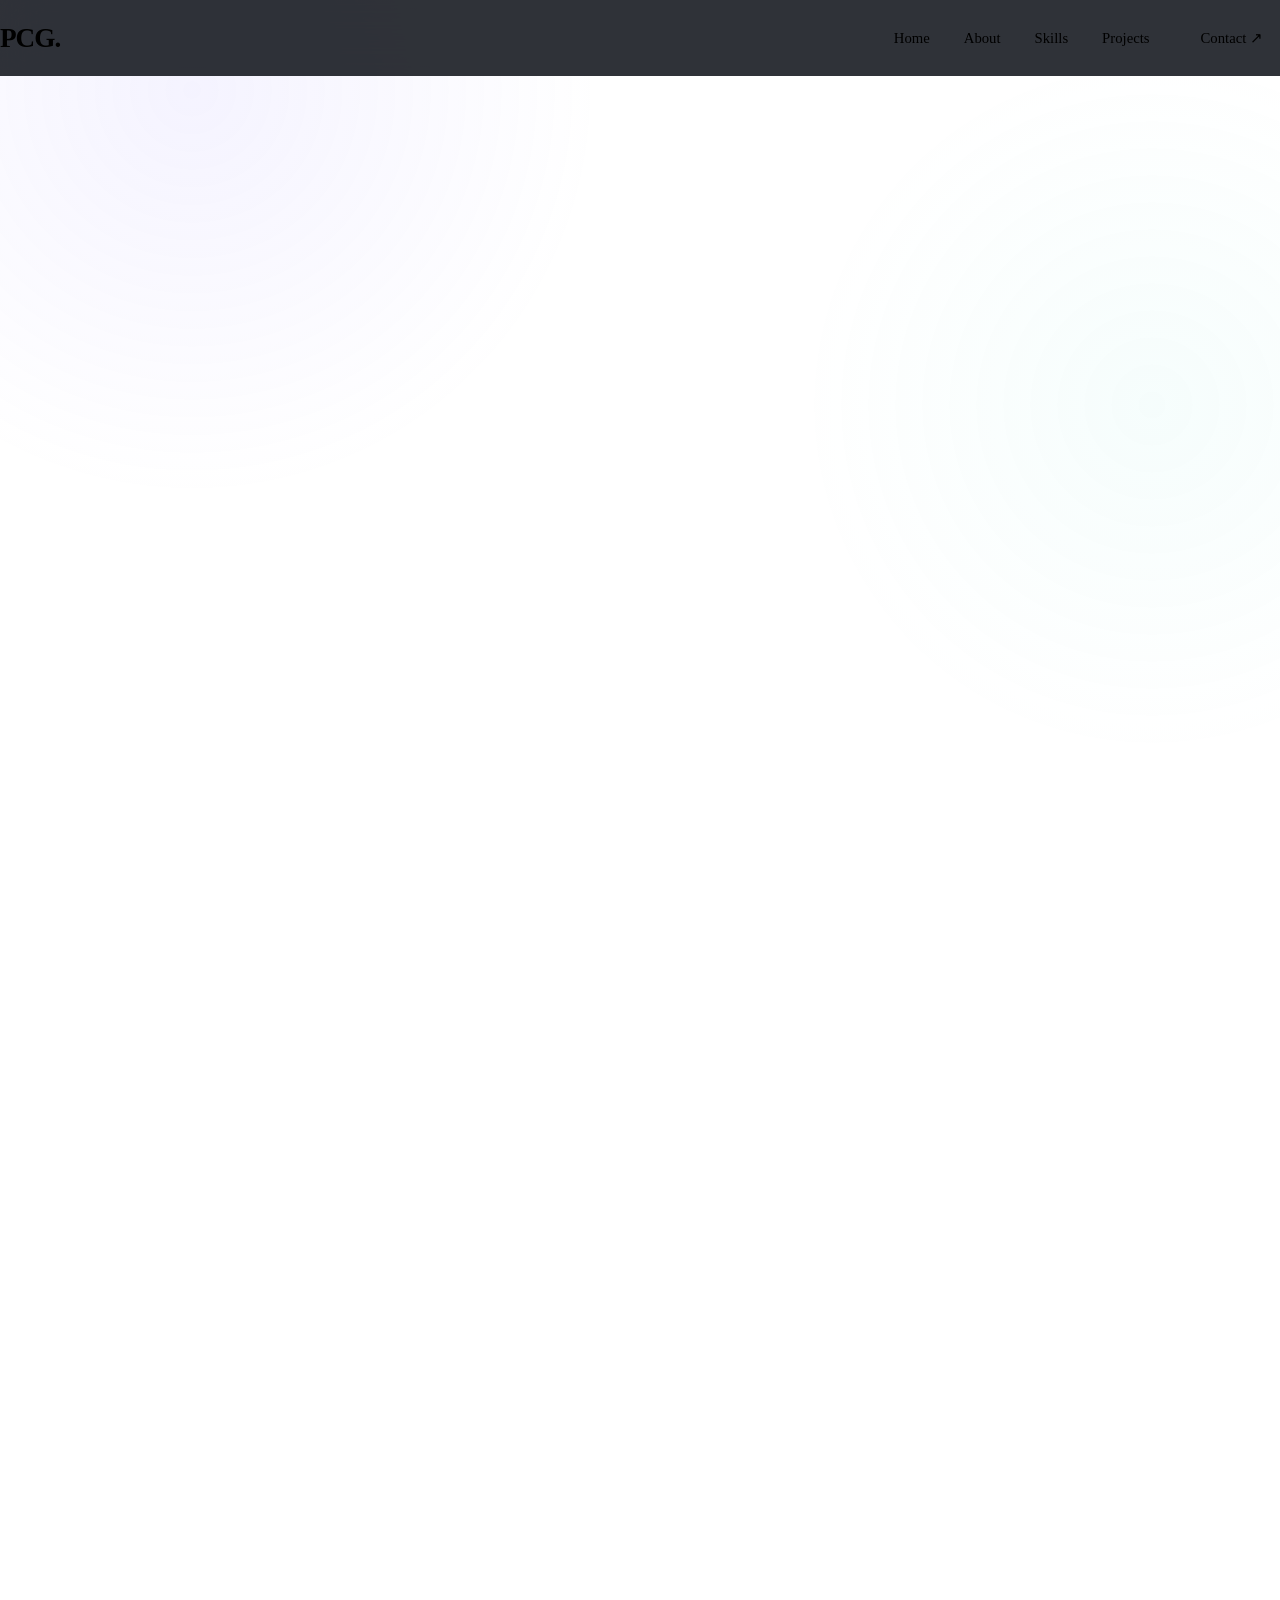
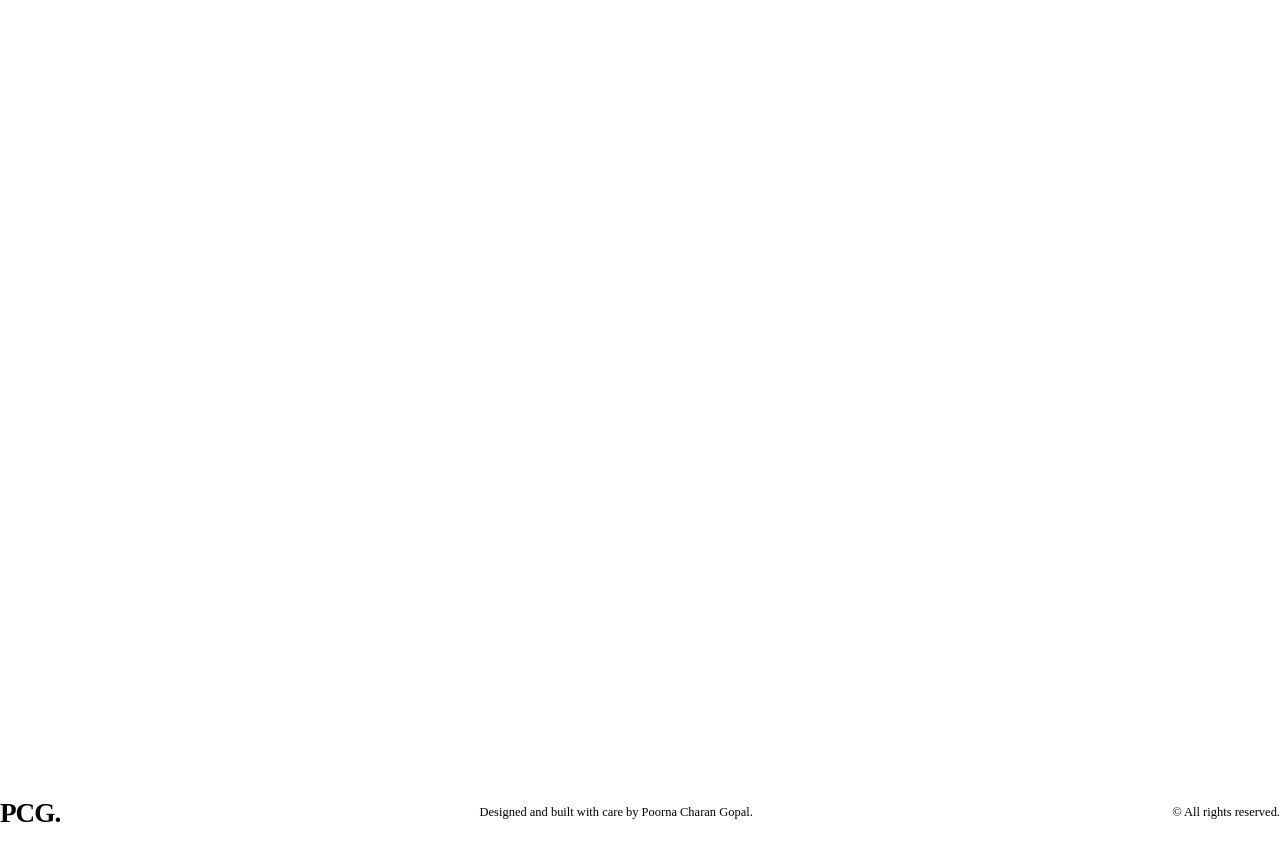
==== commit 5a510365: "Remove code block formatting from index.html" ====
--- a/index.html
+++ b/index.html
@@ -1,4 +1,4 @@
-```html
+
 <!DOCTYPE html>
 <html lang="en">
 <head>
@@ -644,4 +644,3 @@
 
 </body>
 </html>
-```
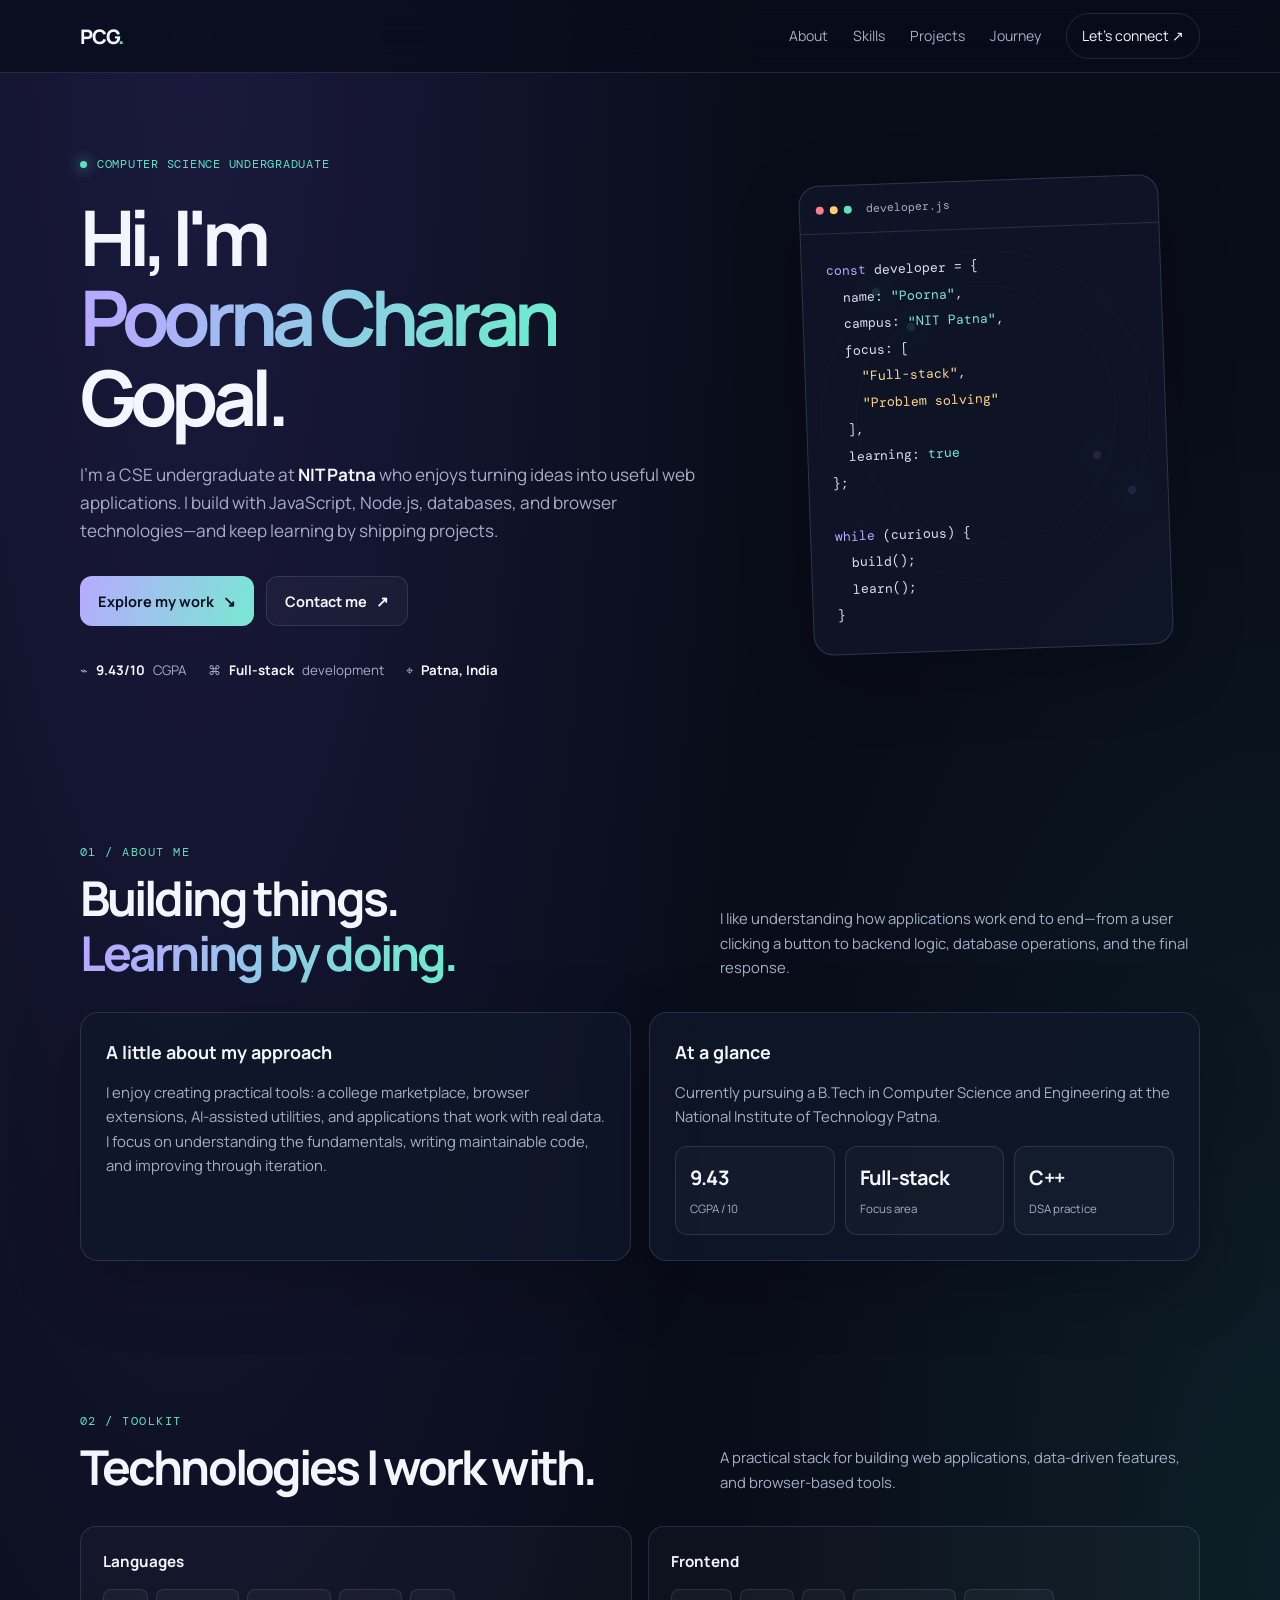
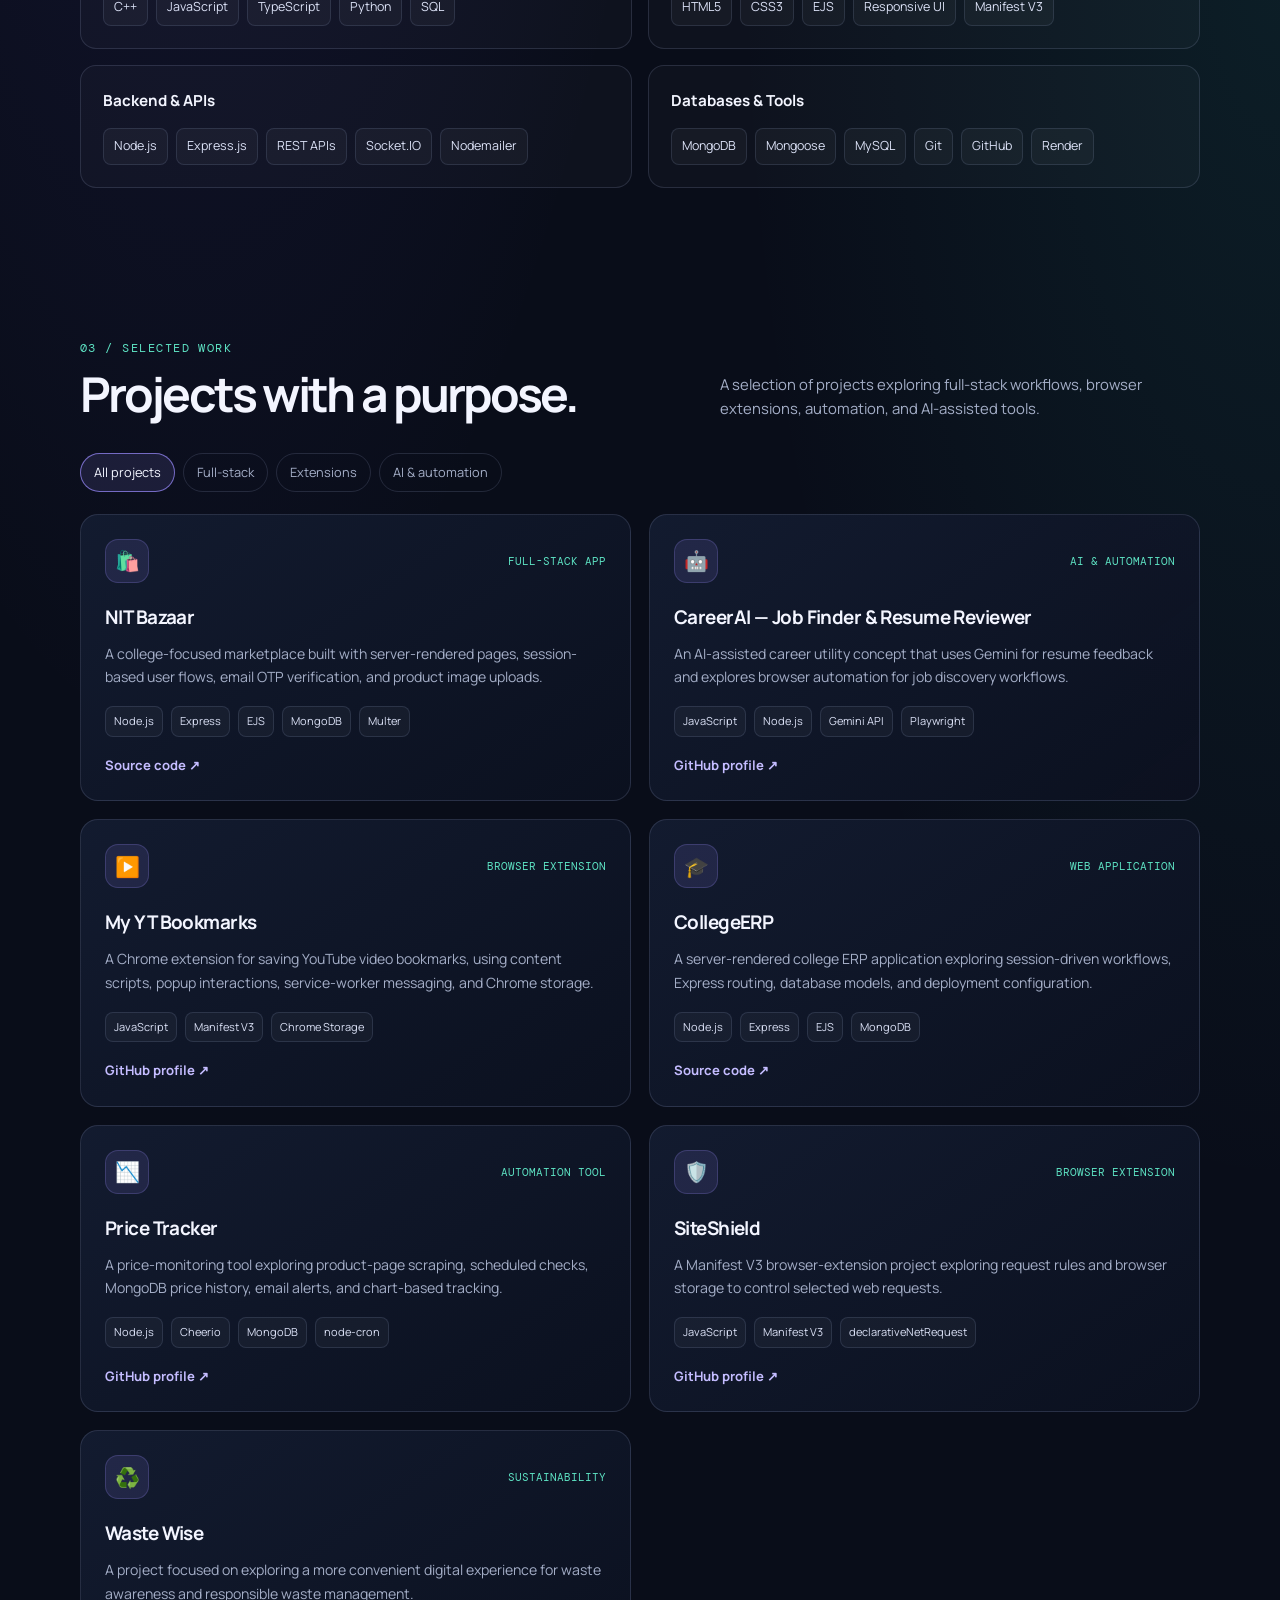
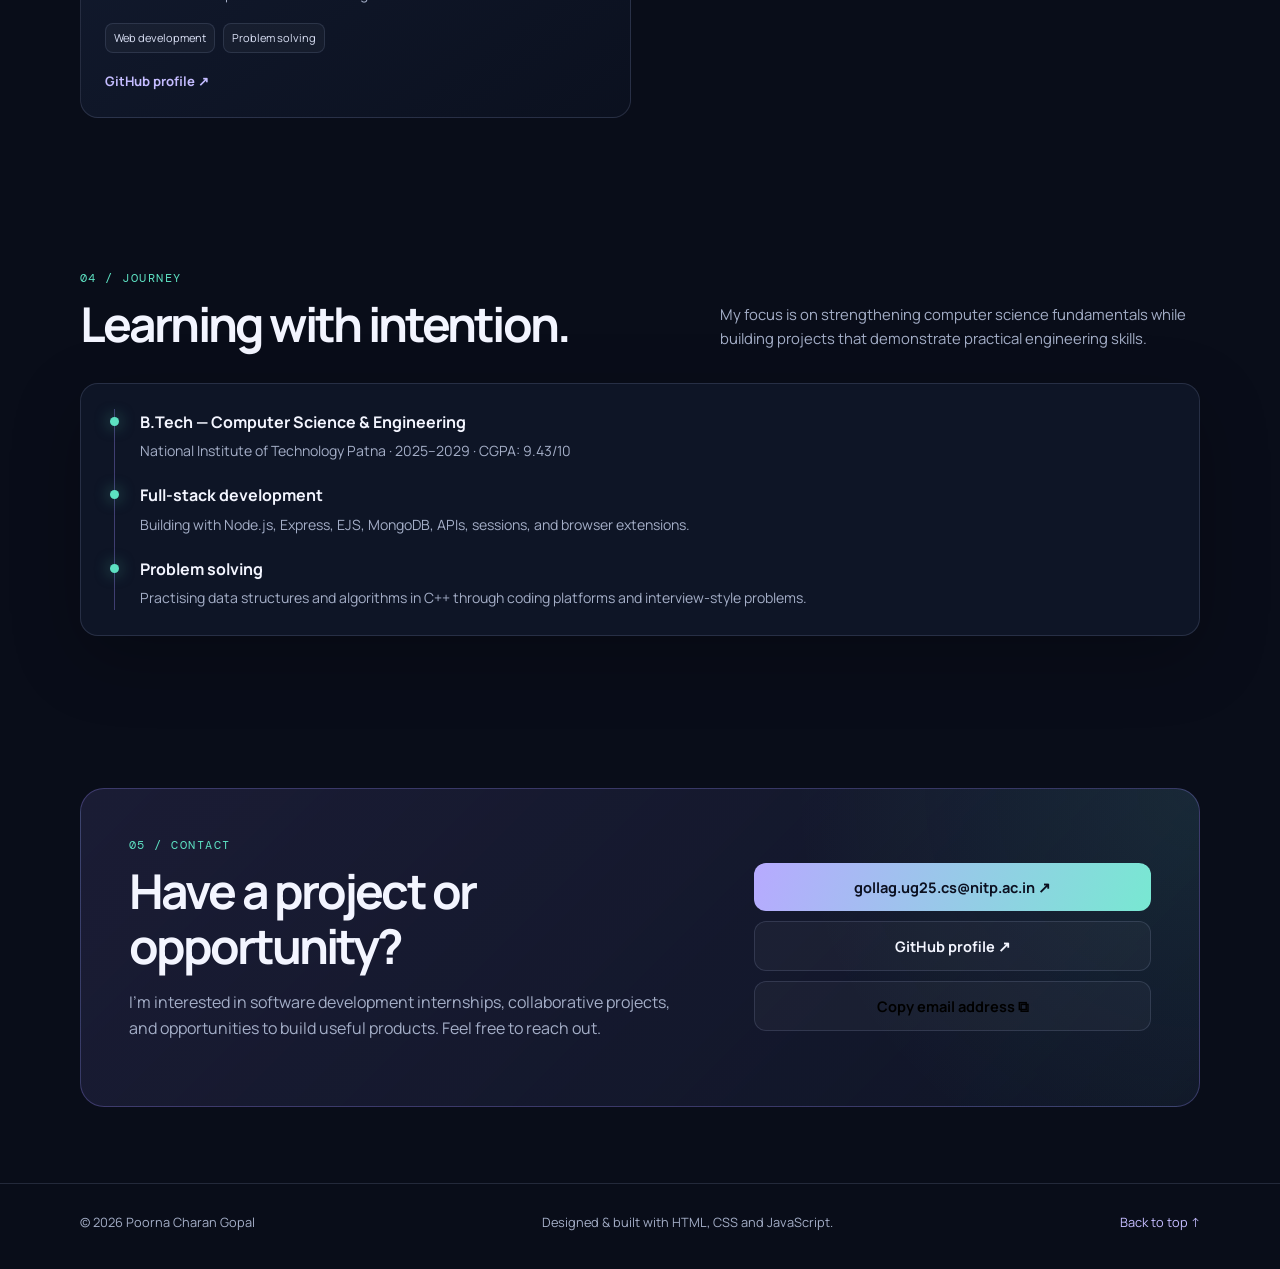
==== commit 36ef852e: "Update index.html" ====
--- a/index.html
+++ b/index.html
@@ -1,646 +1,396 @@
-
 <!DOCTYPE html>
 <html lang="en">
 <head>
-    <meta charset="UTF-8">
-    <meta name="viewport" content="width=device-width, initial-scale=1.0">
-
-    <meta name="description" content="Portfolio of Poorna Charan Gopal, a Computer Science student and full-stack developer.">
-
-    <title>Poorna Charan Gopal | Developer Portfolio</title>
-
-    <link rel="stylesheet" href="style.css">
-
-    <link rel="preconnect" href="https://fonts.googleapis.com">
-    <link rel="preconnect" href="https://fonts.gstatic.com" crossorigin>
-
-    <link
-        href="https://fonts.googleapis.com/css2?family=DM+Sans:wght@400;500;600;700&family=Space+Grotesk:wght@400;500;600;700&display=swap"
-        rel="stylesheet"
-    >
+  <meta charset="UTF-8" />
+  <meta name="viewport" content="width=device-width, initial-scale=1.0" />
+  <meta name="theme-color" content="#0b1020" />
+  <meta name="description" content="Portfolio of Poorna Charan Gopal — Computer Science undergraduate at NIT Patna building full-stack web applications and developer tools." />
+  <title>Poorna Charan Gopal | Developer Portfolio</title>
+  <link rel="preconnect" href="https://fonts.googleapis.com">
+  <link rel="preconnect" href="https://fonts.gstatic.com" crossorigin>
+  <link href="https://fonts.googleapis.com/css2?family=DM+Mono:wght@400;500&family=Manrope:wght@400;500;600;700;800&display=swap" rel="stylesheet">
+  <style>
+    :root {
+      --bg: #090d19;
+      --panel: rgba(17, 24, 43, .76);
+      --panel-solid: #11182b;
+      --text: #f3f5ff;
+      --muted: #a4aec7;
+      --line: rgba(163, 178, 219, .17);
+      --accent: #9b8cff;
+      --accent2: #5de1c2;
+      --shadow: 0 22px 70px rgba(0,0,0,.24);
+      --max: 1120px;
+    }
+    * { box-sizing: border-box; }
+    html { scroll-behavior: smooth; scroll-padding-top: 86px; }
+    body {
+      margin: 0; color: var(--text); background:
+      radial-gradient(ellipse at 15% 0%, rgba(104, 83, 230, .18), transparent 36rem),
+      radial-gradient(ellipse at 100% 35%, rgba(45, 203, 177, .09), transparent 34rem), var(--bg);
+      font-family: "Manrope", sans-serif; line-height: 1.65;
+    }
+    a { color: inherit; text-decoration: none; }
+    button { font: inherit; }
+    .wrap { width: min(var(--max), calc(100% - 40px)); margin: 0 auto; }
+    .nav-wrap { position: sticky; top: 0; z-index: 20; backdrop-filter: blur(18px); background: rgba(9,13,25,.76); border-bottom: 1px solid var(--line); }
+    nav { height: 72px; display: flex; align-items: center; justify-content: space-between; gap: 24px; }
+    .brand { font-weight: 800; letter-spacing: -.06em; font-size: 1.25rem; }
+    .brand span { color: var(--accent2); }
+    .nav-links { display: flex; align-items: center; gap: 25px; color: var(--muted); font-size: .88rem; }
+    .nav-links a:hover, .text-link:hover { color: var(--accent2); }
+    .nav-cta { padding: 10px 15px; border: 1px solid var(--line); border-radius: 999px; color: var(--text) !important; }
+    .menu-btn { display: none; background: transparent; border: 1px solid var(--line); color: var(--text); border-radius: 10px; padding: 7px 11px; }
+    .hero { min-height: 690px; display: grid; grid-template-columns: 1.2fr .8fr; gap: 52px; align-items: center; padding: 76px 0 86px; }
+    .eyebrow { display: inline-flex; align-items: center; gap: 10px; font-family: "DM Mono", monospace; color: var(--accent2); font-size: .78rem; letter-spacing: .06em; text-transform: uppercase; }
+    .dot { width: 7px; height: 7px; border-radius: 50%; background: var(--accent2); box-shadow: 0 0 14px var(--accent2); }
+    h1 { font-size: clamp(3rem, 6vw, 5.6rem); line-height: 1.04; letter-spacing: -.075em; margin: 22px 0 24px; }
+    .gradient { background: linear-gradient(105deg, #b5aaff 10%, #70e9d0 90%); -webkit-background-clip: text; background-clip: text; color: transparent; }
+    .hero-copy { color: var(--muted); max-width: 620px; font-size: 1.07rem; }
+    .hero-copy strong { color: var(--text); font-weight: 700; }
+    .actions { display: flex; gap: 12px; flex-wrap: wrap; margin-top: 30px; }
+    .btn { display: inline-flex; align-items: center; justify-content: center; gap: 9px; padding: 12px 18px; border-radius: 12px; border: 1px solid var(--line); font-weight: 700; font-size: .91rem; transition: transform .2s, border-color .2s, background .2s; cursor: pointer; }
+    .btn:hover { transform: translateY(-2px); border-color: rgba(155,140,255,.65); }
+    .btn-primary { color: #0b1020; background: linear-gradient(110deg, #b7aaff, #78e8d2); border: none; }
+    .btn-secondary { background: rgba(255,255,255,.035); }
+    .hero-meta { display: flex; gap: 22px; flex-wrap: wrap; margin-top: 34px; color: var(--muted); font-size: .83rem; }
+    .hero-meta span { display: flex; gap: 8px; align-items: center; }
+    .hero-meta b { color: var(--text); font-weight: 700; }
+    .hero-visual { position: relative; min-height: 420px; display: grid; place-items: center; }
+    .orbit { position: absolute; width: 330px; height: 330px; border: 1px solid rgba(155,140,255,.22); border-radius: 50%; animation: spin 30s linear infinite; }
+    .orbit::before, .orbit::after { content: ""; position: absolute; border-radius: 50%; background: var(--accent2); box-shadow: 0 0 25px var(--accent2); width: 8px; height: 8px; }
+    .orbit::before { top: 37px; left: 50px; } .orbit::after { right: 14px; bottom: 85px; background: var(--accent); box-shadow: 0 0 25px var(--accent); }
+    .orbit.two { width: 260px; height: 260px; border-color: rgba(93,225,194,.2); animation-direction: reverse; animation-duration: 24s; }
+    .code-card { z-index: 1; width: min(100%, 360px); border: 1px solid rgba(176,187,224,.2); background: rgba(15,22,40,.88); border-radius: 20px; box-shadow: var(--shadow); overflow: hidden; transform: rotate(-2deg); }
+    .code-top { display: flex; gap: 6px; align-items: center; padding: 14px 16px; border-bottom: 1px solid var(--line); color: var(--muted); font-family: "DM Mono", monospace; font-size: .72rem; }
+    .traffic { width: 8px; height: 8px; border-radius: 50%; background: #ff7d91; } .traffic:nth-child(2) { background: #ffce70; } .traffic:nth-child(3) { background: #62e2b8; }
+    pre { margin: 0; padding: 24px; font: .83rem/2 "DM Mono", monospace; color: #d9def4; white-space: pre-wrap; }
+    .code-purple { color: #b7a5ff; } .code-green { color: #7ce7ce; } .code-yellow { color: #ffd58a; }
+    section { padding: 76px 0; }
+    .section-head { display: flex; justify-content: space-between; align-items: end; gap: 25px; margin-bottom: 32px; }
+    .section-kicker { color: var(--accent2); font: .76rem "DM Mono", monospace; text-transform: uppercase; letter-spacing: .12em; }
+    h2 { font-size: clamp(2rem, 4vw, 3rem); line-height: 1.15; letter-spacing: -.06em; margin: 10px 0 0; }
+    .section-intro { max-width: 480px; color: var(--muted); margin: 0; font-size: .93rem; }
+    .about-grid { display: grid; grid-template-columns: 1fr 1fr; gap: 18px; }
+    .panel { border: 1px solid var(--line); background: var(--panel); border-radius: 18px; padding: 25px; box-shadow: var(--shadow); }
+    .panel h3 { margin: 0 0 12px; font-size: 1.12rem; }
+    .panel p { color: var(--muted); margin: 0; font-size: .93rem; }
+    .stat-row { display: grid; grid-template-columns: repeat(3, 1fr); gap: 10px; margin-top: 17px; }
+    .stat { border: 1px solid var(--line); background: rgba(255,255,255,.025); border-radius: 12px; padding: 14px; }
+    .stat strong { display: block; font-size: 1.25rem; letter-spacing: -.04em; }
+    .stat small { color: var(--muted); font-size: .72rem; }
+    .skill-groups { display: grid; grid-template-columns: repeat(2, 1fr); gap: 16px; }
+    .skill-group { padding: 22px; border: 1px solid var(--line); border-radius: 16px; background: rgba(255,255,255,.025); }
+    .skill-group h3 { margin: 0 0 15px; font-size: .95rem; }
+    .tags { display: flex; flex-wrap: wrap; gap: 8px; }
+    .tag { padding: 7px 10px; border-radius: 8px; color: #dbe1f6; border: 1px solid rgba(163,178,219,.15); background: rgba(255,255,255,.035); font-size: .78rem; }
+    .project-filters { display: flex; gap: 8px; flex-wrap: wrap; margin-bottom: 22px; }
+    .filter { border: 1px solid var(--line); background: transparent; color: var(--muted); padding: 8px 13px; border-radius: 999px; font-size: .8rem; cursor: pointer; }
+    .filter.active, .filter:hover { color: var(--text); border-color: rgba(155,140,255,.7); background: rgba(155,140,255,.12); }
+    .projects-grid { display: grid; grid-template-columns: repeat(2, 1fr); gap: 18px; }
+    .project { display: flex; flex-direction: column; min-height: 280px; padding: 24px; border: 1px solid var(--line); border-radius: 18px; background: linear-gradient(145deg, rgba(20,28,49,.92), rgba(12,17,32,.9)); transition: transform .2s, border-color .2s; }
+    .project:hover { transform: translateY(-4px); border-color: rgba(155,140,255,.5); }
+    .project-top { display: flex; align-items: center; justify-content: space-between; gap: 12px; }
+    .project-icon { width: 44px; height: 44px; display: grid; place-items: center; border-radius: 13px; font-size: 1.25rem; background: rgba(155,140,255,.12); border: 1px solid rgba(155,140,255,.22); }
+    .project-type { font: .7rem "DM Mono", monospace; color: var(--accent2); text-transform: uppercase; }
+    .project h3 { margin: 19px 0 9px; font-size: 1.18rem; letter-spacing: -.03em; }
+    .project p { margin: 0 0 18px; color: var(--muted); font-size: .88rem; }
+    .project .tags { margin-top: auto; margin-bottom: 18px; }
+    .project .tag { font-size: .69rem; padding: 5px 8px; }
+    .project-links { display: flex; gap: 15px; font-size: .82rem; font-weight: 700; }
+    .text-link { color: #c4bcff; }
+    .timeline { border-left: 1px solid rgba(155,140,255,.35); margin-left: 8px; padding-left: 25px; display: grid; gap: 20px; }
+    .timeline-item { position: relative; }
+    .timeline-item::before { content: ""; position: absolute; width: 9px; height: 9px; border-radius: 50%; background: var(--accent2); left: -30px; top: 8px; box-shadow: 0 0 15px rgba(93,225,194,.55); }
+    .timeline-item h3 { margin: 0 0 4px; font-size: 1rem; }
+    .timeline-item p { margin: 0; color: var(--muted); font-size: .88rem; }
+    .contact-box { display: grid; grid-template-columns: 1.2fr .8fr; align-items: center; gap: 30px; padding: clamp(25px, 5vw, 48px); border: 1px solid rgba(155,140,255,.28); border-radius: 24px; background: radial-gradient(circle at 100% 0, rgba(93,225,194,.09), transparent 35%), linear-gradient(135deg, rgba(155,140,255,.12), rgba(17,24,43,.78)); }
+    .contact-box p { color: var(--muted); max-width: 560px; }
+    .contact-actions { display: flex; flex-direction: column; gap: 10px; }
+    footer { padding: 28px 0 36px; border-top: 1px solid var(--line); color: var(--muted); font-size: .8rem; }
+    .footer-inner { display: flex; justify-content: space-between; gap: 15px; flex-wrap: wrap; }
+    .reveal { opacity: 0; transform: translateY(18px); transition: opacity .65s ease, transform .65s ease; }
+    .reveal.visible { opacity: 1; transform: translateY(0); }
+    @keyframes spin { to { transform: rotate(360deg); } }
+    @media (max-width: 800px) {
+      .hero { grid-template-columns: 1fr; gap: 10px; padding-top: 65px; }
+      .hero-visual { min-height: 360px; }
+      .section-head { display: block; }
+      .section-intro { margin-top: 14px; }
+      .contact-box { grid-template-columns: 1fr; }
+    }
+    @media (max-width: 620px) {
+      .wrap { width: min(100% - 28px, var(--max)); }
+      nav { height: 64px; }
+      .menu-btn { display: inline-block; }
+      .nav-links { display: none; position: absolute; top: 64px; left: 0; right: 0; padding: 18px 20px; background: #0d1324; border-bottom: 1px solid var(--line); flex-direction: column; align-items: stretch; gap: 16px; }
+      .nav-links.open { display: flex; }
+      .nav-cta { text-align: center; }
+      h1 { font-size: clamp(2.8rem, 15vw, 4.2rem); }
+      .hero { min-height: auto; padding: 62px 0 50px; }
+      .hero-visual { min-height: 310px; }
+      .orbit { width: 260px; height: 260px; } .orbit.two { width: 205px; height: 205px; }
+      pre { padding: 18px; font-size: .73rem; }
+      section { padding: 56px 0; }
+      .about-grid, .skill-groups, .projects-grid { grid-template-columns: 1fr; }
+      .stat-row { grid-template-columns: repeat(3, 1fr); }
+      .stat { padding: 10px; } .stat strong { font-size: 1.05rem; }
+      .panel, .project { padding: 20px; }
+    }
+    @media (prefers-reduced-motion: reduce) {
+      *, *::before, *::after { animation-duration: .01ms !important; transition-duration: .01ms !important; scroll-behavior: auto !important; }
+      .reveal { opacity: 1; transform: none; }
+    }
+  </style>
 </head>
-
 <body>
-
-    <!-- Navigation -->
-    <header class="header">
-        <nav class="navbar container">
-            <a href="#home" class="logo">PCG<span>.</span></a>
-
-            <button
-                class="menu-toggle"
-                id="menuToggle"
-                aria-label="Toggle navigation"
-                aria-expanded="false"
-            >
-                ☰
-            </button>
-
-            <ul class="nav-links" id="navLinks">
-                <li><a href="#home">Home</a></li>
-                <li><a href="#about">About</a></li>
-                <li><a href="#skills">Skills</a></li>
-                <li><a href="#projects">Projects</a></li>
-                <li><a href="#contact" class="nav-contact">Contact ↗</a></li>
-            </ul>
-        </nav>
+  <div class="nav-wrap">
+    <nav class="wrap">
+      <a class="brand" href="#home">PCG<span>.</span></a>
+      <button class="menu-btn" id="menuBtn" aria-label="Toggle navigation" aria-expanded="false">Menu ☰</button>
+      <div class="nav-links" id="navLinks">
+        <a href="#about">About</a>
+        <a href="#skills">Skills</a>
+        <a href="#projects">Projects</a>
+        <a href="#journey">Journey</a>
+        <a class="nav-cta" href="#contact">Let's connect ↗</a>
+      </div>
+    </nav>
+  </div>
+
+  <main>
+    <header class="wrap hero" id="home">
+      <div class="hero-content">
+        <div class="eyebrow"><span class="dot"></span> Computer Science Undergraduate</div>
+        <h1>Hi, I'm<br><span class="gradient">Poorna Charan</span><br>Gopal.</h1>
+        <p class="hero-copy">I’m a CSE undergraduate at <strong>NIT Patna</strong> who enjoys turning ideas into useful web applications. I build with JavaScript, Node.js, databases, and browser technologies—and keep learning by shipping projects.</p>
+        <div class="actions">
+          <a class="btn btn-primary" href="#projects">Explore my work <span>↘</span></a>
+          <a class="btn btn-secondary" href="mailto:gollag.ug25.cs@nitp.ac.in">Contact me <span>↗</span></a>
+        </div>
+        <div class="hero-meta">
+          <span>⌁ <b>9.43/10</b> CGPA</span>
+          <span>⌘ <b>Full-stack</b> development</span>
+          <span>⌖ <b>Patna, India</b></span>
+        </div>
+      </div>
+      <div class="hero-visual" aria-label="Decorative code illustration">
+        <div class="orbit"></div><div class="orbit two"></div>
+        <div class="code-card">
+          <div class="code-top"><span class="traffic"></span><span class="traffic"></span><span class="traffic"></span><span style="margin-left:8px">developer.js</span></div>
+          <pre><span class="code-purple">const</span> developer = {
+  name: <span class="code-green">"Poorna"</span>,
+  campus: <span class="code-green">"NIT Patna"</span>,
+  focus: [
+    <span class="code-yellow">"Full-stack"</span>,
+    <span class="code-yellow">"Problem solving"</span>
+  ],
+  learning: <span class="code-green">true</span>
+};
+
+<span class="code-purple">while</span> (curious) {
+  build();
+  learn();
+}</pre>
+        </div>
+      </div>
     </header>
 
-    <main>
-
-        <!-- Hero -->
-        <section class="hero section" id="home">
-            <div class="container hero-grid">
-
-                <div class="hero-content reveal">
-                    <p class="eyebrow">
-                        <span class="status-dot"></span>
-                        COMPUTER SCIENCE STUDENT & DEVELOPER
-                    </p>
-
-                    <h1>
-                        Building things<br>
-                        for the <span class="gradient-text">web.</span>
-                    </h1>
-
-                    <p class="hero-description">
-                        Hi, I'm <strong>Poorna Charan Gopal</strong>, a Computer
-                        Science student at NIT Patna. I build web applications,
-                        explore new technologies, and solve problems through code.
-                    </p>
-
-                    <div class="hero-buttons">
-                        <a href="#projects" class="button button-primary">
-                            Explore my work ↗
-                        </a>
-
-                        <a href="#contact" class="button button-secondary">
-                            Get in touch
-                        </a>
-                    </div>
-
-                    <div class="hero-stats">
-                        <div>
-                            <h3>9.43</h3>
-                            <p>CGPA / 10</p>
-                        </div>
-
-                        <div>
-                            <h3>Full Stack</h3>
-                            <p>Development</p>
-                        </div>
-
-                        <div>
-                            <h3>C++</h3>
-                            <p>Problem Solving</p>
-                        </div>
-                    </div>
-                </div>
-
-                <div class="hero-visual reveal">
-                    <div class="orbit orbit-one"></div>
-                    <div class="orbit orbit-two"></div>
-
-                    <div class="profile-card">
-                        <div class="card-top">
-                            <span class="window-dot"></span>
-                            <span class="window-dot"></span>
-                            <span class="window-dot"></span>
-                            <span class="card-label">developer.js</span>
-                        </div>
-
-                        <div class="code-content">
-                            <p><span class="code-purple">const</span> developer = {</p>
-                            <p class="indent">
-                                name:
-                                <span class="code-green">"Poorna"</span>,
-                            </p>
-                            <p class="indent">
-                                college:
-                                <span class="code-green">"NIT Patna"</span>,
-                            </p>
-                            <p class="indent">
-                                role:
-                                <span class="code-green">"Full Stack Developer"</span>,
-                            </p>
-                            <p class="indent">
-                                passion:
-                                <span class="code-green">"Building projects"</span>,
-                            </p>
-                            <p class="indent">
-                                learning:
-                                <span class="code-green">"Every day"</span>
-                            </p>
-                            <p>};</p>
-                            <br>
-                            <p>
-                                <span class="code-purple">console</span>.log(
-                            </p>
-                            <p class="indent">
-                                <span class="code-green">"Let's build something!"</span>
-                            </p>
-                            <p>);</p>
-                        </div>
-
-                        <div class="card-footer">
-                            <span>● Available for opportunities</span>
-                            <span>UTF-8</span>
-                        </div>
-                    </div>
-
-                    <div class="floating-badge badge-top">
-                        <span>✦</span> Always learning
-                    </div>
-
-                    <div class="floating-badge badge-bottom">
-                        <span>⌘</span> Clean code
-                    </div>
-                </div>
-
+    <section id="about">
+      <div class="wrap">
+        <div class="section-head reveal">
+          <div><div class="section-kicker">01 / About me</div><h2>Building things.<br><span class="gradient">Learning by doing.</span></h2></div>
+          <p class="section-intro">I like understanding how applications work end to end—from a user clicking a button to backend logic, database operations, and the final response.</p>
+        </div>
+        <div class="about-grid">
+          <article class="panel reveal">
+            <h3>A little about my approach</h3>
+            <p>I enjoy creating practical tools: a college marketplace, browser extensions, AI-assisted utilities, and applications that work with real data. I focus on understanding the fundamentals, writing maintainable code, and improving through iteration.</p>
+          </article>
+          <article class="panel reveal">
+            <h3>At a glance</h3>
+            <p>Currently pursuing a B.Tech in Computer Science and Engineering at the National Institute of Technology Patna.</p>
+            <div class="stat-row">
+              <div class="stat"><strong>9.43</strong><small>CGPA / 10</small></div>
+              <div class="stat"><strong>Full-stack</strong><small>Focus area</small></div>
+              <div class="stat"><strong>C++</strong><small>DSA practice</small></div>
             </div>
-        </section>
-
-        <!-- About -->
-        <section class="section about-section" id="about">
-            <div class="container">
-
-                <div class="section-heading reveal">
-                    <p class="eyebrow">A LITTLE ABOUT ME</p>
-                    <h2>Curious mind.<br><span class="gradient-text">Builder mindset.</span></h2>
-                </div>
-
-                <div class="about-grid">
-                    <div class="about-text reveal">
-                        <p>
-                            I'm a Computer Science and Engineering student at the
-                            <strong>National Institute of Technology, Patna</strong>,
-                            passionate about software development and problem solving.
-                        </p>
-
-                        <p>
-                            I enjoy turning ideas into useful applications. My
-                            experience includes building server-rendered websites,
-                            working with databases, implementing authentication,
-                            and exploring browser extensions.
-                        </p>
-
-                        <p>
-                            Currently, I'm strengthening my Data Structures and
-                            Algorithms skills while building projects that help me
-                            understand software engineering beyond the classroom.
-                        </p>
-
-                        <a
-                            href="https://github.com/poornacharangopal-art"
-                            target="_blank"
-                            rel="noopener noreferrer"
-                            class="text-link"
-                        >
-                            Explore my GitHub ↗
-                        </a>
-                    </div>
-
-                    <div class="about-cards reveal">
-                        <article class="info-card">
-                            <span class="info-icon">🎓</span>
-                            <div>
-                                <h3>Education</h3>
-                                <p>B.Tech in Computer Science and Engineering</p>
-                                <small>NIT Patna · 2025–2029</small>
-                            </div>
-                        </article>
-
-                        <article class="info-card">
-                            <span class="info-icon">💻</span>
-                            <div>
-                                <h3>Development</h3>
-                                <p>Backend-focused full-stack development</p>
-                                <small>Node.js · Express · MongoDB</small>
-                            </div>
-                        </article>
-
-                        <article class="info-card">
-                            <span class="info-icon">🧠</span>
-                            <div>
-                                <h3>Problem Solving</h3>
-                                <p>Data structures and algorithms</p>
-                                <small>C++ · LeetCode</small>
-                            </div>
-                        </article>
-                    </div>
-                </div>
-
-            </div>
-        </section>
-
-        <!-- Skills -->
-        <section class="section" id="skills">
-            <div class="container">
-
-                <div class="section-heading reveal">
-                    <p class="eyebrow">WHAT I WORK WITH</p>
-                    <h2>My <span class="gradient-text">toolkit.</span></h2>
-                    <p class="section-description">
-                        Technologies I use and concepts I'm continuously learning.
-                    </p>
-                </div>
-
-                <div class="skills-grid">
-
-                    <article class="skill-card reveal">
-                        <div class="skill-icon">⌨</div>
-                        <h3>Languages</h3>
-                        <div class="skill-tags">
-                            <span>C++</span>
-                            <span>JavaScript</span>
-                            <span>TypeScript</span>
-                            <span>Python</span>
-                            <span>SQL</span>
-                        </div>
-                    </article>
-
-                    <article class="skill-card reveal">
-                        <div class="skill-icon">◈</div>
-                        <h3>Frontend</h3>
-                        <div class="skill-tags">
-                            <span>HTML</span>
-                            <span>CSS</span>
-                            <span>EJS</span>
-                            <span>Responsive UI</span>
-                        </div>
-                    </article>
-
-                    <article class="skill-card reveal">
-                        <div class="skill-icon">⌘</div>
-                        <h3>Backend</h3>
-                        <div class="skill-tags">
-                            <span>Node.js</span>
-                            <span>Express.js</span>
-                            <span>REST APIs</span>
-                            <span>Socket.IO</span>
-                        </div>
-                    </article>
-
-                    <article class="skill-card reveal">
-                        <div class="skill-icon">▤</div>
-                        <h3>Databases</h3>
-                        <div class="skill-tags">
-                            <span>MongoDB</span>
-                            <span>Mongoose</span>
-                            <span>MySQL</span>
-                            <span>PostgreSQL</span>
-                        </div>
-                    </article>
-
-                    <article class="skill-card reveal">
-                        <div class="skill-icon">⚙</div>
-                        <h3>Tools & Platforms</h3>
-                        <div class="skill-tags">
-                            <span>Git</span>
-                            <span>GitHub</span>
-                            <span>VS Code</span>
-                            <span>Render</span>
-                            <span>Chrome Extensions</span>
-                        </div>
-                    </article>
-
-                    <article class="skill-card reveal">
-                        <div class="skill-icon">◎</div>
-                        <h3>Core Concepts</h3>
-                        <div class="skill-tags">
-                            <span>DSA</span>
-                            <span>OOP</span>
-                            <span>Authentication</span>
-                            <span>DBMS</span>
-                            <span>HTTP</span>
-                        </div>
-                    </article>
-
-                </div>
-            </div>
-        </section>
-
-        <!-- Projects -->
-        <section class="section projects-section" id="projects">
-            <div class="container">
-
-                <div class="section-heading reveal">
-                    <p class="eyebrow">SELECTED WORK</p>
-                    <h2>Things I've <span class="gradient-text">built.</span></h2>
-                    <p class="section-description">
-                        Projects that turn concepts into working software.
-                    </p>
-                </div>
-
-                <div class="project-filters reveal">
-                    <button class="filter-button active" data-filter="all">All</button>
-                    <button class="filter-button" data-filter="web">Web Apps</button>
-                    <button class="filter-button" data-filter="tools">Tools</button>
-                    <button class="filter-button" data-filter="extension">Extensions</button>
-                </div>
-
-                <div class="projects-grid">
-
-                    <article class="project-card reveal" data-category="web">
-                        <div class="project-top">
-                            <span class="project-number">01 / WEB APP</span>
-                            <span class="project-symbol">↗</span>
-                        </div>
-
-                        <h3>NIT Bazaar</h3>
-
-                        <p>
-                            A college marketplace concept designed to help students
-                            buy and sell products through a web interface.
-                        </p>
-
-                        <div class="project-tags">
-                            <span>Node.js</span>
-                            <span>Express</span>
-                            <span>MongoDB</span>
-                            <span>EJS</span>
-                        </div>
-
-                        <a
-                            href="https://github.com/poornacharangopal-art"
-                            target="_blank"
-                            rel="noopener noreferrer"
-                            class="project-link"
-                        >
-                            View on GitHub ↗
-                        </a>
-                    </article>
-
-                    <article class="project-card reveal" data-category="web">
-                        <div class="project-top">
-                            <span class="project-number">02 / WEB APP</span>
-                            <span class="project-symbol">↗</span>
-                        </div>
-
-                        <h3>CareerAI</h3>
-
-                        <p>
-                            An AI-assisted career tool concept for resume review
-                            and discovering relevant job opportunities.
-                        </p>
-
-                        <div class="project-tags">
-                            <span>Node.js</span>
-                            <span>AI API</span>
-                            <span>Playwright</span>
-                            <span>JavaScript</span>
-                        </div>
-
-                        <a
-                            href="https://github.com/poornacharangopal-art"
-                            target="_blank"
-                            rel="noopener noreferrer"
-                            class="project-link"
-                        >
-                            View on GitHub ↗
-                        </a>
-                    </article>
-
-                    <article class="project-card reveal" data-category="extension">
-                        <div class="project-top">
-                            <span class="project-number">03 / EXTENSION</span>
-                            <span class="project-symbol">↗</span>
-                        </div>
-
-                        <h3>My YT Bookmarks</h3>
-
-                        <p>
-                            A Chrome extension concept for saving and organizing
-                            useful YouTube video timestamps for later viewing.
-                        </p>
-
-                        <div class="project-tags">
-                            <span>JavaScript</span>
-                            <span>Chrome API</span>
-                            <span>Manifest V3</span>
-                        </div>
-
-                        <a
-                            href="https://github.com/poornacharangopal-art"
-                            target="_blank"
-                            rel="noopener noreferrer"
-                            class="project-link"
-                        >
-                            View on GitHub ↗
-                        </a>
-                    </article>
-
-                    <article class="project-card reveal" data-category="web">
-                        <div class="project-top">
-                            <span class="project-number">04 / WEB APP</span>
-                            <span class="project-symbol">↗</span>
-                        </div>
-
-                        <h3>CollegeERP</h3>
-
-                        <p>
-                            A college management application concept for organizing
-                            academic information and student-facing workflows.
-                        </p>
-
-                        <div class="project-tags">
-                            <span>Express</span>
-                            <span>EJS</span>
-                            <span>MongoDB</span>
-                            <span>Sessions</span>
-                        </div>
-
-                        <a
-                            href="https://github.com/poornacharangopal-art/CollegeERP"
-                            target="_blank"
-                            rel="noopener noreferrer"
-                            class="project-link"
-                        >
-                            View on GitHub ↗
-                        </a>
-                    </article>
-
-                    <article class="project-card reveal" data-category="tools">
-                        <div class="project-top">
-                            <span class="project-number">05 / TOOL</span>
-                            <span class="project-symbol">↗</span>
-                        </div>
-
-                        <h3>Price Tracker</h3>
-
-                        <p>
-                            A price-monitoring tool concept that checks product
-                            prices periodically and can notify users of changes.
-                        </p>
-
-                        <div class="project-tags">
-                            <span>Node.js</span>
-                            <span>Cheerio</span>
-                            <span>node-cron</span>
-                            <span>Nodemailer</span>
-                        </div>
-
-                        <a
-                            href="https://github.com/poornacharangopal-art"
-                            target="_blank"
-                            rel="noopener noreferrer"
-                            class="project-link"
-                        >
-                            View on GitHub ↗
-                        </a>
-                    </article>
-
-                    <article class="project-card reveal" data-category="extension">
-                        <div class="project-top">
-                            <span class="project-number">06 / EXTENSION</span>
-                            <span class="project-symbol">↗</span>
-                        </div>
-
-                        <h3>SiteShield</h3>
-
-                        <p>
-                            A browser extension project exploring website controls
-                            and request filtering using Chrome extension APIs.
-                        </p>
-
-                        <div class="project-tags">
-                            <span>JavaScript</span>
-                            <span>Manifest V3</span>
-                            <span>Chrome API</span>
-                        </div>
-
-                        <a
-                            href="https://github.com/poornacharangopal-art"
-                            target="_blank"
-                            rel="noopener noreferrer"
-                            class="project-link"
-                        >
-                            View on GitHub ↗
-                        </a>
-                    </article>
-
-                </div>
-
-                <div class="github-cta reveal">
-                    <p>Want to explore more of my work?</p>
-
-                    <a
-                        href="https://github.com/poornacharangopal-art"
-                        target="_blank"
-                        rel="noopener noreferrer"
-                        class="button button-secondary"
-                    >
-                        More on GitHub ↗
-                    </a>
-                </div>
-
-            </div>
-        </section>
-
-        <!-- Journey -->
-        <section class="section" id="journey">
-            <div class="container">
-
-                <div class="section-heading reveal">
-                    <p class="eyebrow">MY JOURNEY</p>
-                    <h2>Learning by <span class="gradient-text">building.</span></h2>
-                </div>
-
-                <div class="timeline">
-
-                    <article class="timeline-item reveal">
-                        <div class="timeline-marker"></div>
-                        <div class="timeline-content">
-                            <span class="timeline-date">2025 — 2029</span>
-                            <h3>B.Tech — Computer Science & Engineering</h3>
-                            <p>National Institute of Technology, Patna</p>
-                            <small>Currently pursuing my undergraduate degree.</small>
-                        </div>
-                    </article>
-
-                    <article class="timeline-item reveal">
-                        <div class="timeline-marker"></div>
-                        <div class="timeline-content">
-                            <span class="timeline-date">ONGOING</span>
-                            <h3>Full-Stack Development</h3>
-                            <p>Building applications and exploring backend systems.</p>
-                            <small>Node.js · Express · MongoDB · SQL</small>
-                        </div>
-                    </article>
-
-                    <article class="timeline-item reveal">
-                        <div class="timeline-marker"></div>
-                        <div class="timeline-content">
-                            <span class="timeline-date">ONGOING</span>
-                            <h3>Data Structures & Algorithms</h3>
-                            <p>Practicing coding problems and improving problem-solving skills.</p>
-                            <small>C++ · LeetCode · Competitive Programming</small>
-                        </div>
-                    </article>
-
-                </div>
-
-            </div>
-        </section>
-
-        <!-- Contact -->
-        <section class="section contact-section" id="contact">
-            <div class="container">
-
-                <div class="contact-card reveal">
-                    <p class="eyebrow">HAVE AN IDEA?</p>
-
-                    <h2>
-                        Let's build something<br>
-                        <span class="gradient-text">meaningful.</span>
-                    </h2>
-
-                    <p class="contact-description">
-                        I'm interested in software development opportunities,
-                        internships, collaborations, and interesting projects.
-                    </p>
-
-                    <a
-                        href="mailto:gollag.ug25.cs@nitp.ac.in"
-                        class="button button-primary"
-                    >
-                        Email me ↗
-                    </a>
-
-                    <div class="social-links">
-                        <a
-                            href="https://github.com/poornacharangopal-art"
-                            target="_blank"
-                            rel="noopener noreferrer"
-                        >
-                            GitHub ↗
-                        </a>
-
-                        <a href="mailto:gollag.ug25.cs@nitp.ac.in">
-                            Email ↗
-                        </a>
-                    </div>
-                </div>
-
-            </div>
-        </section>
-
-    </main>
-
-    <!-- Footer -->
-    <footer class="footer">
-        <div class="container footer-content">
-            <a href="#home" class="logo">PCG<span>.</span></a>
-
-            <p>
-                Designed and built with care by Poorna Charan Gopal.
-            </p>
-
-            <p>© <span id="currentYear"></span> All rights reserved.</p>
-        </div>
-    </footer>
-
-    <script src="script.js"></script>
-
+          </article>
+        </div>
+      </div>
+    </section>
+
+    <section id="skills">
+      <div class="wrap">
+        <div class="section-head reveal">
+          <div><div class="section-kicker">02 / Toolkit</div><h2>Technologies I work with.</h2></div>
+          <p class="section-intro">A practical stack for building web applications, data-driven features, and browser-based tools.</p>
+        </div>
+        <div class="skill-groups">
+          <div class="skill-group reveal"><h3>Languages</h3><div class="tags"><span class="tag">C++</span><span class="tag">JavaScript</span><span class="tag">TypeScript</span><span class="tag">Python</span><span class="tag">SQL</span></div></div>
+          <div class="skill-group reveal"><h3>Frontend</h3><div class="tags"><span class="tag">HTML5</span><span class="tag">CSS3</span><span class="tag">EJS</span><span class="tag">Responsive UI</span><span class="tag">Manifest V3</span></div></div>
+          <div class="skill-group reveal"><h3>Backend & APIs</h3><div class="tags"><span class="tag">Node.js</span><span class="tag">Express.js</span><span class="tag">REST APIs</span><span class="tag">Socket.IO</span><span class="tag">Nodemailer</span></div></div>
+          <div class="skill-group reveal"><h3>Databases & Tools</h3><div class="tags"><span class="tag">MongoDB</span><span class="tag">Mongoose</span><span class="tag">MySQL</span><span class="tag">Git</span><span class="tag">GitHub</span><span class="tag">Render</span></div></div>
+        </div>
+      </div>
+    </section>
+
+    <section id="projects">
+      <div class="wrap">
+        <div class="section-head reveal">
+          <div><div class="section-kicker">03 / Selected work</div><h2>Projects with a purpose.</h2></div>
+          <p class="section-intro">A selection of projects exploring full-stack workflows, browser extensions, automation, and AI-assisted tools.</p>
+        </div>
+        <div class="project-filters reveal" role="group" aria-label="Filter projects">
+          <button class="filter active" data-filter="all">All projects</button>
+          <button class="filter" data-filter="fullstack">Full-stack</button>
+          <button class="filter" data-filter="extension">Extensions</button>
+          <button class="filter" data-filter="ai">AI & automation</button>
+        </div>
+        <div class="projects-grid">
+          <article class="project reveal" data-category="fullstack">
+            <div class="project-top"><div class="project-icon">🛍️</div><span class="project-type">Full-stack app</span></div>
+            <h3>NIT Bazaar</h3>
+            <p>A college-focused marketplace built with server-rendered pages, session-based user flows, email OTP verification, and product image uploads.</p>
+            <div class="tags"><span class="tag">Node.js</span><span class="tag">Express</span><span class="tag">EJS</span><span class="tag">MongoDB</span><span class="tag">Multer</span></div>
+            <div class="project-links"><a class="text-link" href="https://github.com/poornacharangopal-art/E-commerenceNIT-Bazaar" target="_blank" rel="noreferrer">Source code ↗</a></div>
+          </article>
+          <article class="project reveal" data-category="ai">
+            <div class="project-top"><div class="project-icon">🤖</div><span class="project-type">AI & automation</span></div>
+            <h3>CareerAI — Job Finder & Resume Reviewer</h3>
+            <p>An AI-assisted career utility concept that uses Gemini for resume feedback and explores browser automation for job discovery workflows.</p>
+            <div class="tags"><span class="tag">JavaScript</span><span class="tag">Node.js</span><span class="tag">Gemini API</span><span class="tag">Playwright</span></div>
+            <div class="project-links"><a class="text-link" href="https://github.com/poornacharangopal-art" target="_blank" rel="noreferrer">GitHub profile ↗</a></div>
+          </article>
+          <article class="project reveal" data-category="extension">
+            <div class="project-top"><div class="project-icon">▶️</div><span class="project-type">Browser extension</span></div>
+            <h3>My YT Bookmarks</h3>
+            <p>A Chrome extension for saving YouTube video bookmarks, using content scripts, popup interactions, service-worker messaging, and Chrome storage.</p>
+            <div class="tags"><span class="tag">JavaScript</span><span class="tag">Manifest V3</span><span class="tag">Chrome Storage</span></div>
+            <div class="project-links"><a class="text-link" href="https://github.com/poornacharangopal-art" target="_blank" rel="noreferrer">GitHub profile ↗</a></div>
+          </article>
+          <article class="project reveal" data-category="fullstack">
+            <div class="project-top"><div class="project-icon">🎓</div><span class="project-type">Web application</span></div>
+            <h3>CollegeERP</h3>
+            <p>A server-rendered college ERP application exploring session-driven workflows, Express routing, database models, and deployment configuration.</p>
+            <div class="tags"><span class="tag">Node.js</span><span class="tag">Express</span><span class="tag">EJS</span><span class="tag">MongoDB</span></div>
+            <div class="project-links"><a class="text-link" href="https://github.com/poornacharangopal-art/CollegeERP" target="_blank" rel="noreferrer">Source code ↗</a></div>
+          </article>
+          <article class="project reveal" data-category="fullstack">
+            <div class="project-top"><div class="project-icon">📉</div><span class="project-type">Automation tool</span></div>
+            <h3>Price Tracker</h3>
+            <p>A price-monitoring tool exploring product-page scraping, scheduled checks, MongoDB price history, email alerts, and chart-based tracking.</p>
+            <div class="tags"><span class="tag">Node.js</span><span class="tag">Cheerio</span><span class="tag">MongoDB</span><span class="tag">node-cron</span></div>
+            <div class="project-links"><a class="text-link" href="https://github.com/poornacharangopal-art" target="_blank" rel="noreferrer">GitHub profile ↗</a></div>
+          </article>
+          <article class="project reveal" data-category="extension">
+            <div class="project-top"><div class="project-icon">🛡️</div><span class="project-type">Browser extension</span></div>
+            <h3>SiteShield</h3>
+            <p>A Manifest V3 browser-extension project exploring request rules and browser storage to control selected web requests.</p>
+            <div class="tags"><span class="tag">JavaScript</span><span class="tag">Manifest V3</span><span class="tag">declarativeNetRequest</span></div>
+            <div class="project-links"><a class="text-link" href="https://github.com/poornacharangopal-art" target="_blank" rel="noreferrer">GitHub profile ↗</a></div>
+          </article>
+          <article class="project reveal" data-category="ai">
+            <div class="project-top"><div class="project-icon">♻️</div><span class="project-type">Sustainability</span></div>
+            <h3>Waste Wise</h3>
+            <p>A project focused on exploring a more convenient digital experience for waste awareness and responsible waste management.</p>
+            <div class="tags"><span class="tag">Web development</span><span class="tag">Problem solving</span></div>
+            <div class="project-links"><a class="text-link" href="https://github.com/poornacharangopal-art" target="_blank" rel="noreferrer">GitHub profile ↗</a></div>
+          </article>
+        </div>
+      </div>
+    </section>
+
+    <section id="journey">
+      <div class="wrap">
+        <div class="section-head reveal">
+          <div><div class="section-kicker">04 / Journey</div><h2>Learning with intention.</h2></div>
+          <p class="section-intro">My focus is on strengthening computer science fundamentals while building projects that demonstrate practical engineering skills.</p>
+        </div>
+        <div class="panel reveal">
+          <div class="timeline">
+            <div class="timeline-item"><h3>B.Tech — Computer Science & Engineering</h3><p>National Institute of Technology Patna · 2025–2029 · CGPA: 9.43/10</p></div>
+            <div class="timeline-item"><h3>Full-stack development</h3><p>Building with Node.js, Express, EJS, MongoDB, APIs, sessions, and browser extensions.</p></div>
+            <div class="timeline-item"><h3>Problem solving</h3><p>Practising data structures and algorithms in C++ through coding platforms and interview-style problems.</p></div>
+          </div>
+        </div>
+      </div>
+    </section>
+
+    <section id="contact">
+      <div class="wrap">
+        <div class="contact-box reveal">
+          <div>
+            <div class="section-kicker">05 / Contact</div>
+            <h2>Have a project or opportunity?</h2>
+            <p>I’m interested in software development internships, collaborative projects, and opportunities to build useful products. Feel free to reach out.</p>
+          </div>
+          <div class="contact-actions">
+            <a class="btn btn-primary" href="mailto:gollag.ug25.cs@nitp.ac.in">gollag.ug25.cs@nitp.ac.in ↗</a>
+            <a class="btn btn-secondary" href="https://github.com/poornacharangopal-art" target="_blank" rel="noreferrer">GitHub profile ↗</a>
+            <button class="btn btn-secondary" id="copyEmail" type="button">Copy email address ⧉</button>
+          </div>
+        </div>
+      </div>
+    </section>
+  </main>
+  <footer>
+    <div class="wrap footer-inner">
+      <span>© <span id="year"></span> Poorna Charan Gopal</span>
+      <span>Designed & built with HTML, CSS and JavaScript.</span>
+      <a class="text-link" href="#home">Back to top ↑</a>
+    </div>
+  </footer>
+  <div id="toast" role="status" aria-live="polite" style="position:fixed;bottom:22px;left:50%;transform:translate(-50%,20px);opacity:0;pointer-events:none;background:#e5fff7;color:#08151a;padding:10px 16px;border-radius:10px;font-size:.85rem;font-weight:700;transition:.25s;z-index:40">Email copied</div>
+  <script>
+    const menuBtn = document.querySelector("#menuBtn");
+    const navLinks = document.querySelector("#navLinks");
+    menuBtn.addEventListener("click", () => {
+      const open = navLinks.classList.toggle("open");
+      menuBtn.setAttribute("aria-expanded", String(open));
+    });
+    navLinks.querySelectorAll("a").forEach(link => link.addEventListener("click", () => {
+      navLinks.classList.remove("open");
+      menuBtn.setAttribute("aria-expanded", "false");
+    }));
+
+    document.querySelectorAll(".filter").forEach(button => {
+      button.addEventListener("click", () => {
+        document.querySelectorAll(".filter").forEach(item => item.classList.remove("active"));
+        button.classList.add("active");
+        const filter = button.dataset.filter;
+        document.querySelectorAll(".project").forEach(card => {
+          card.style.display = filter === "all" || card.dataset.category === filter ? "flex" : "none";
+        });
+      });
+    });
+
+    const observer = new IntersectionObserver(entries => {
+      entries.forEach(entry => {
+        if (entry.isIntersecting) {
+          entry.target.classList.add("visible");
+          observer.unobserve(entry.target);
+        }
+      });
+    }, { threshold: 0.12 });
+    document.querySelectorAll(".reveal").forEach(el => observer.observe(el));
+
+    document.querySelector("#year").textContent = new Date().getFullYear();
+    document.querySelector("#copyEmail").addEventListener("click", async () => {
+      const email = "gollag.ug25.cs@nitp.ac.in";
+      try {
+        await navigator.clipboard.writeText(email);
+        const toast = document.querySelector("#toast");
+        toast.style.opacity = "1";
+        toast.style.transform = "translate(-50%,0)";
+        setTimeout(() => {
+          toast.style.opacity = "0";
+          toast.style.transform = "translate(-50%,20px)";
+        }, 1800);
+      } catch {
+        window.location.href = "mailto:" + email;
+      }
+    });
+  </script>
 </body>
 </html>
